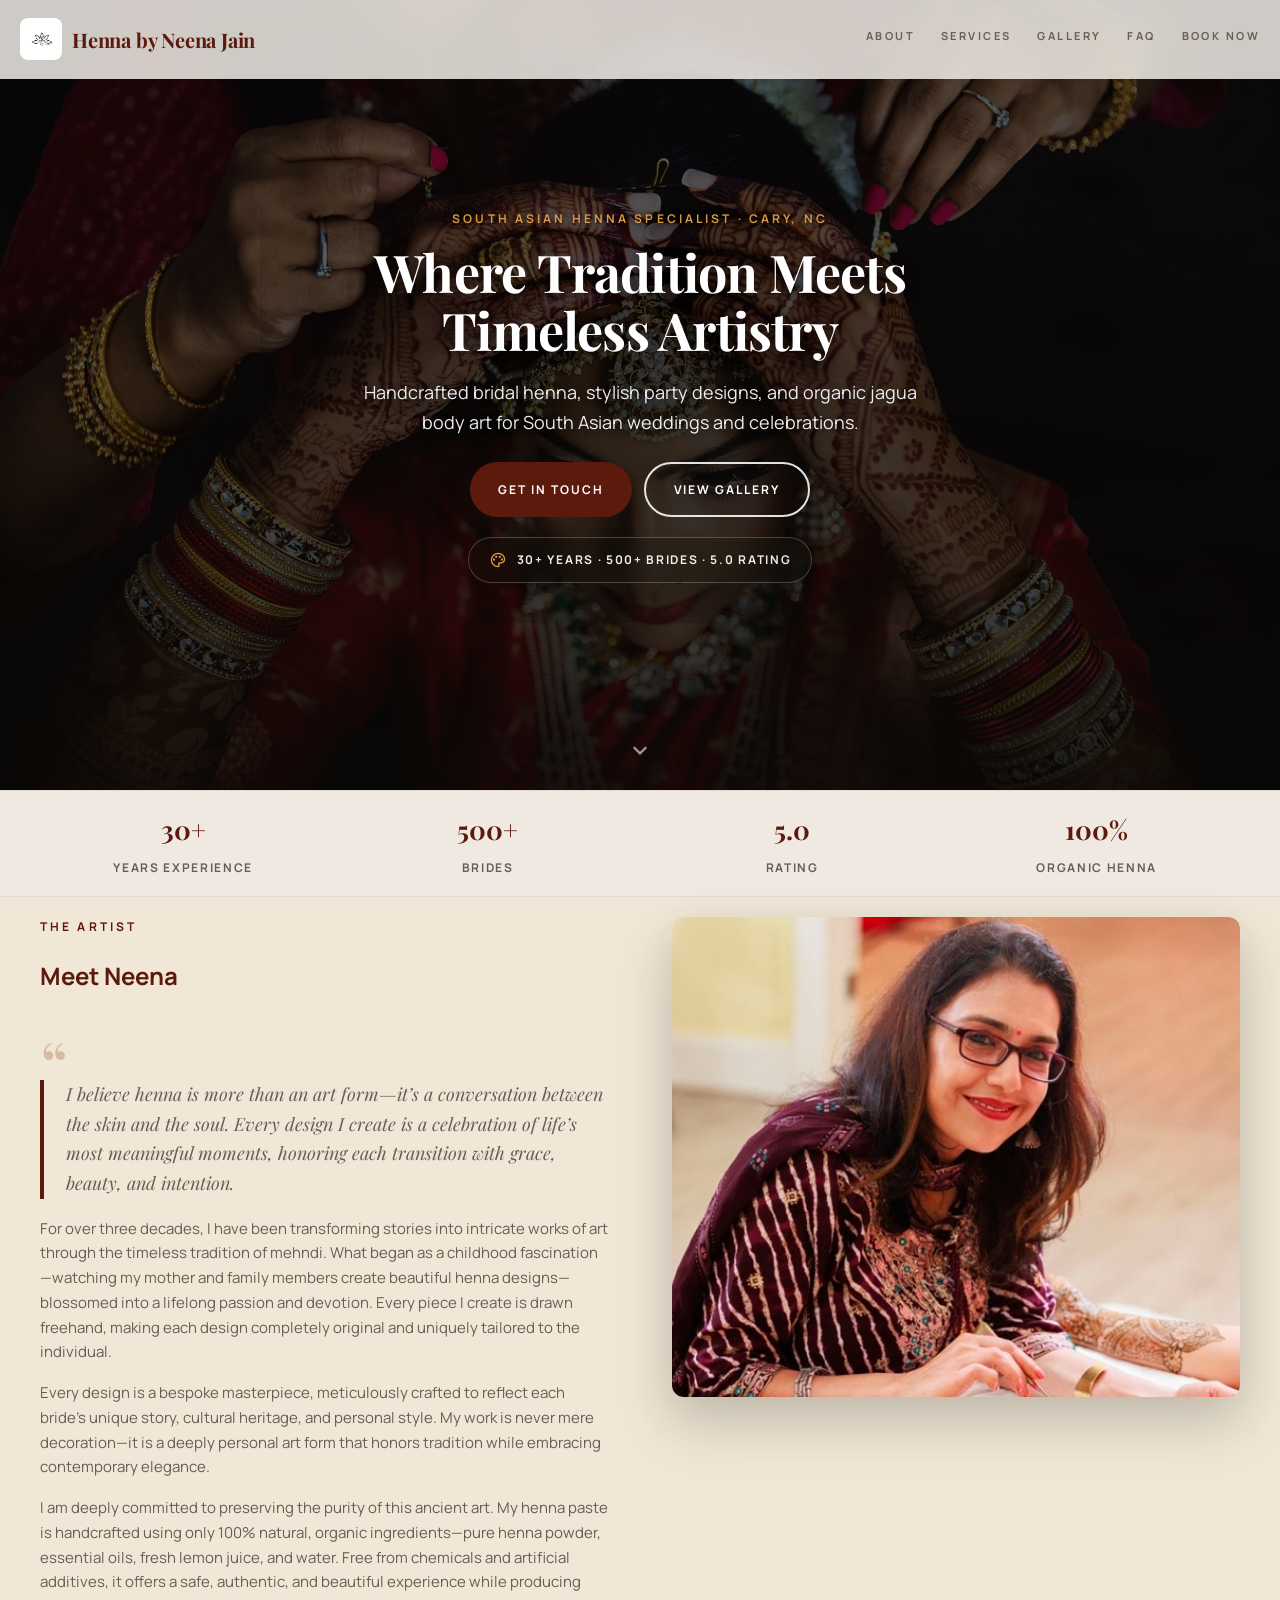
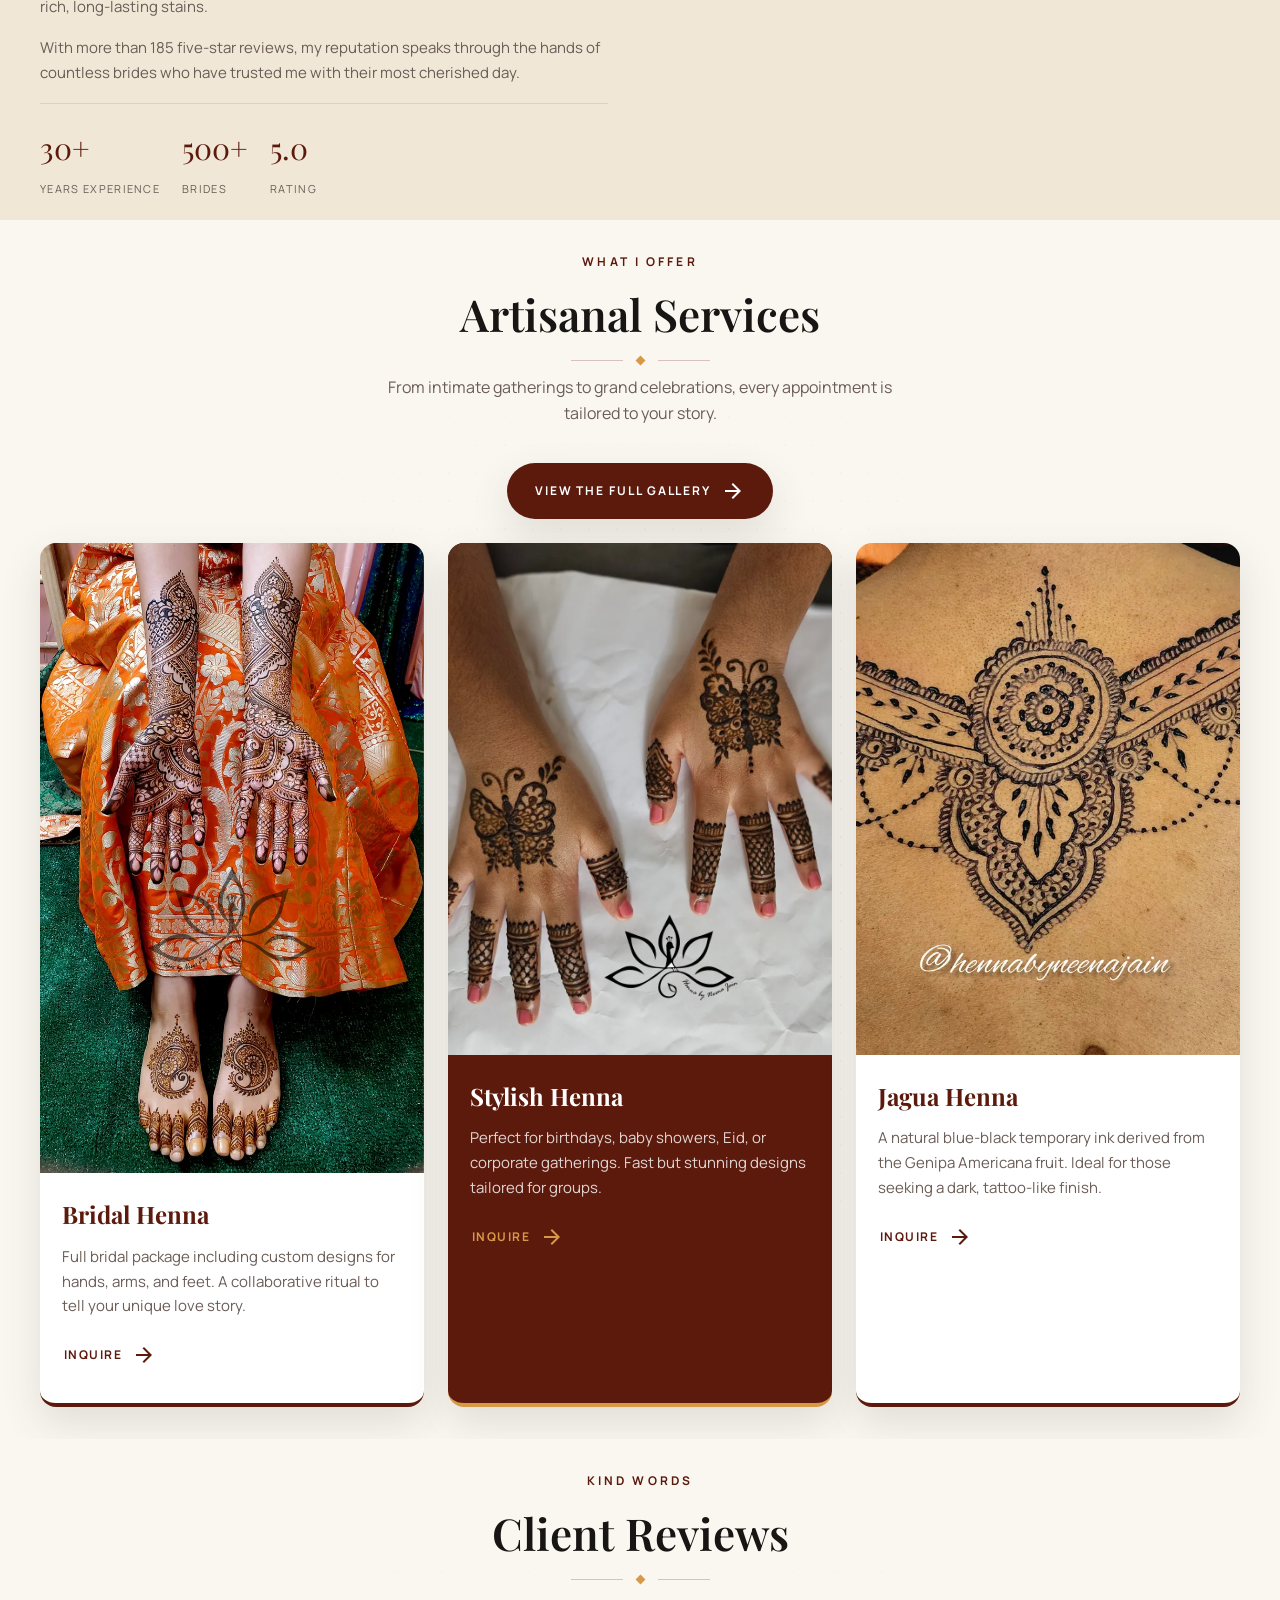
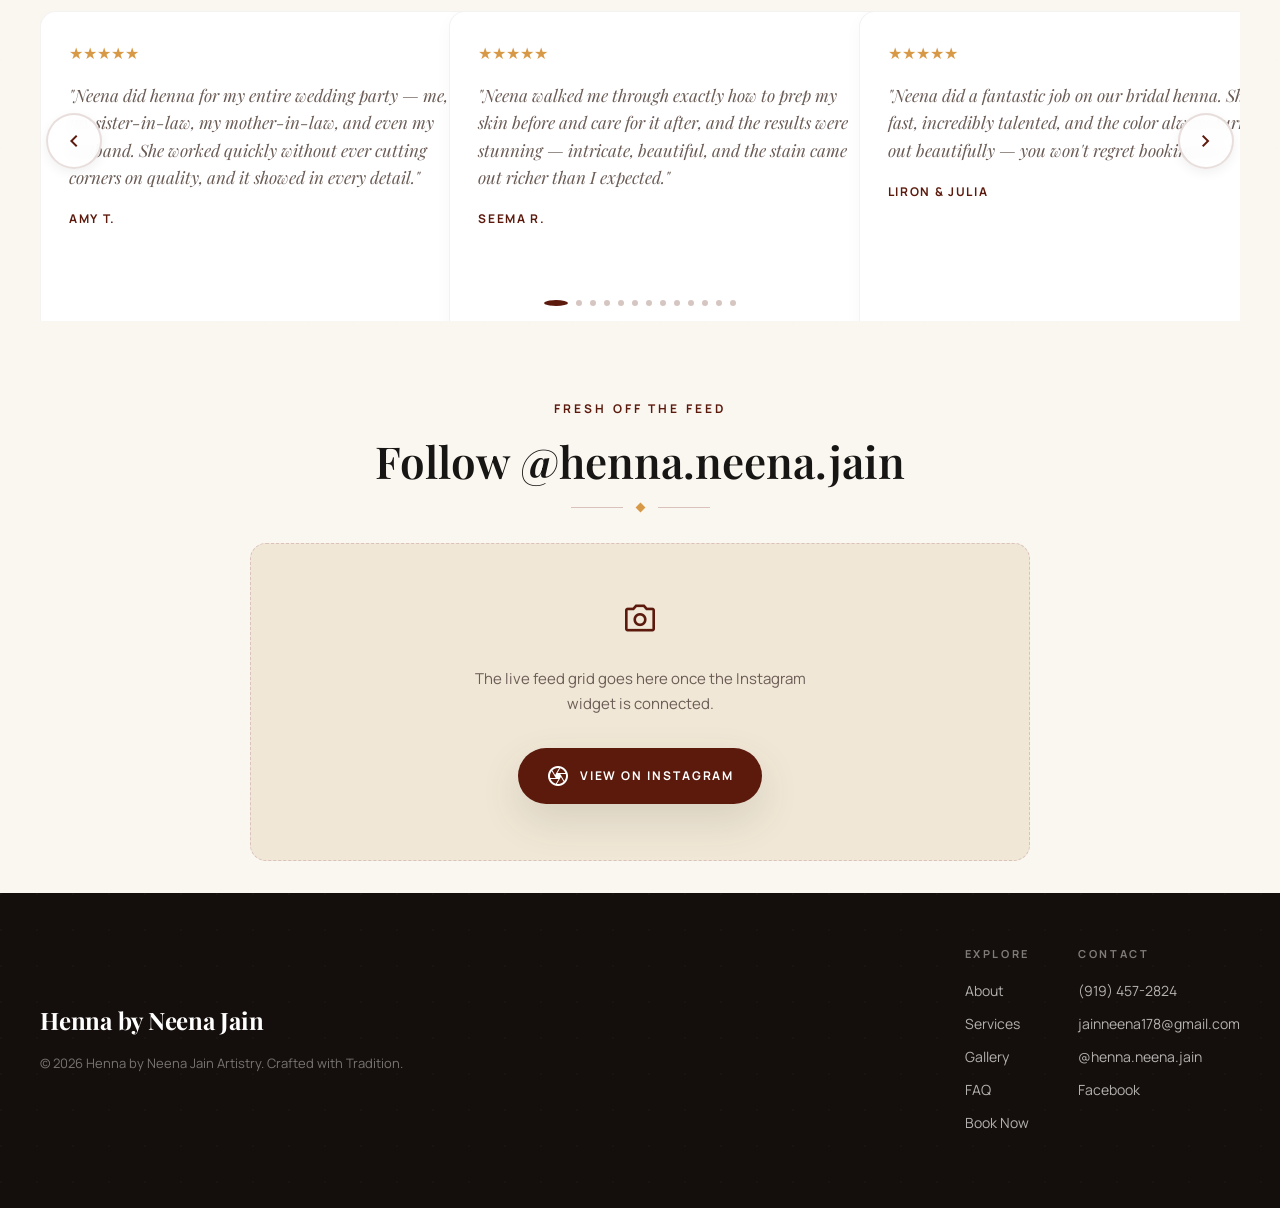
==== index.html @ 98d86ce4 "Split feet into their own carousel Feet Henna is a new section (15 photos) sitting between Bridal an" ====
<!DOCTYPE html>
<html lang="en">
<head>
  <meta charset="utf-8">
  <meta name="viewport" content="width=device-width, initial-scale=1.0">
  <title>Henna by Neena Jain | Bridal Mehndi & Henna Artistry in Cary, NC</title>
  <meta name="description" content="Handcrafted bridal henna, party henna, and organic jagua body art in Cary, NC. Over 30 years of freehand mehndi artistry, 100% natural henna, 185+ five-star reviews.">
  <meta name="theme-color" content="#5c1a0d">
  <link rel="canonical" href="https://kjaintech25.github.io/hennabyneena-website/">
  <!-- Social sharing. BASE URL is the GitHub Pages address; update these to the
       custom domain once it's live (search for the domain in all four pages). -->
  <meta property="og:type" content="website">
  <meta property="og:site_name" content="Henna by Neena Jain">
  <meta property="og:title" content="Henna by Neena Jain | Bridal Mehndi & Henna Artistry in Cary, NC">
  <meta property="og:description" content="Handcrafted bridal henna, party henna, and organic jagua body art in Cary, NC. Over 30 years of freehand mehndi artistry, 100% natural henna, 185+ five-star reviews.">
  <meta property="og:url" content="https://kjaintech25.github.io/hennabyneena-website/">
  <meta property="og:image" content="https://kjaintech25.github.io/hennabyneena-website/og-image.jpg">
  <meta property="og:image:width" content="1200">
  <meta property="og:image:height" content="630">
  <meta property="og:image:alt" content="Intricate bridal mehndi by Henna by Neena Jain">
  <meta property="og:locale" content="en_US">
  <meta name="twitter:card" content="summary_large_image">
  <meta name="twitter:title" content="Henna by Neena Jain | Bridal Mehndi & Henna Artistry in Cary, NC">
  <meta name="twitter:description" content="Handcrafted bridal henna, party henna, and organic jagua body art in Cary, NC. Over 30 years of freehand mehndi artistry, 100% natural henna, 185+ five-star reviews.">
  <meta name="twitter:image" content="https://kjaintech25.github.io/hennabyneena-website/og-image.jpg">
  <link rel="preconnect" href="https://fonts.googleapis.com">
  <link rel="preconnect" href="https://fonts.gstatic.com" crossorigin>
  <link href="https://fonts.googleapis.com/css2?family=Manrope:wght@300;400;600;700&family=Playfair+Display:ital,wght@0,500;0,600;0,700;1,500&display=swap" rel="stylesheet">
  <link href="https://fonts.googleapis.com/css2?family=Material+Symbols+Outlined:wght,FILL@100..700,0..1&display=block" rel="stylesheet">
  <link rel="icon" type="image/png" href="favicon.png">
  <link rel="apple-touch-icon" href="favicon.png">
  <link rel="stylesheet" href="styles.css">
  <link rel="stylesheet" href="vendor/swiper-bundle.min.css">
  <script type="application/ld+json">
{
  "@context": "https://schema.org",
  "@type": "HealthAndBeautyBusiness",
  "@id": "https://kjaintech25.github.io/hennabyneena-website/#business",
  "name": "Henna by Neena Jain",
  "description": "Bridal mehndi, party henna and organic jagua body art in Cary, North Carolina. Over 30 years of freehand henna artistry using 100% natural, hand-mixed henna.",
  "url": "https://kjaintech25.github.io/hennabyneena-website/",
  "image": "https://kjaintech25.github.io/hennabyneena-website/og-image.jpg",
  "logo": "https://kjaintech25.github.io/hennabyneena-website/Real%20Images/logo.webp",
  "telephone": "+1-919-457-2824",
  "email": "jainneena178@gmail.com",
  "priceRange": "$$",
  "address": {
    "@type": "PostalAddress",
    "streetAddress": "825 River Song Place",
    "addressLocality": "Cary",
    "addressRegion": "NC",
    "postalCode": "27519",
    "addressCountry": "US"
  },
  "areaServed": [
    {
      "@type": "Place",
      "name": "Cary, NC"
    },
    {
      "@type": "Place",
      "name": "Raleigh–Durham Triangle, NC"
    }
  ],
  "sameAs": [
    "https://instagram.com/henna.neena.jain",
    "https://www.facebook.com/hennabyneenajain/"
  ],
  "aggregateRating": {
    "@type": "AggregateRating",
    "ratingValue": "5.0",
    "reviewCount": "185",
    "bestRating": "5"
  },
  "makesOffer": [
    {
      "@type": "Offer",
      "itemOffered": {
        "@type": "Service",
        "name": "Bridal Henna"
      }
    },
    {
      "@type": "Offer",
      "itemOffered": {
        "@type": "Service",
        "name": "Party Henna"
      }
    },
    {
      "@type": "Offer",
      "itemOffered": {
        "@type": "Service",
        "name": "Jagua Body Art"
      }
    }
  ]
}
  </script>
</head>
<body>
  <a class="skip-to-content" href="#main">Skip to content</a>
  <!-- Navigation -->
  <nav class="nav" id="mainNav">
    <div class="scroll-progress" id="scrollProgress"></div>
    <a class="nav-logo" href="#top">
      <img src="Real Images/logo.webp" alt="Henna by Neena Jain" class="nav-logo-img">
      <span class="nav-logo-text">Henna by Neena Jain</span>
    </a>
    <div class="nav-links">
      <a href="#about">About</a>
      <a href="#services">Services</a>
      <a href="gallery.html">Gallery</a>
      <a href="faq.html">FAQ</a>
      <a href="book.html">Book Now</a>
    </div>
    <button class="nav-toggle" id="navToggle" aria-label="Open menu" aria-expanded="false" aria-controls="mobileNav">
      <span class="nav-toggle-icon material-symbols-outlined">menu</span>
    </button>
  </nav>
  <div class="mobile-nav-backdrop" id="mobileNavBackdrop"></div>
  <div class="mobile-nav" id="mobileNav" aria-hidden="true">
    <a href="#about">About</a>
    <a href="#services">Services</a>
    <a href="gallery.html">Gallery</a>
    <a href="faq.html">FAQ</a>
    <a href="book.html">Book Now</a>
    <div class="mobile-nav-contact">
      <a class="btn btn-primary" href="tel:+19194572824">
        <span class="material-symbols-outlined">call</span>
        <span>Call Neena</span>
      </a>
    </div>
  </div>

  <!-- Hero -->
  <header class="hero" id="top">
    <div class="hero-bg">
      <img src="Real Images/hero.webp" alt="Henna artist at work" fetchpriority="high" loading="eager">
      <div aria-hidden="true"></div>
    </div>
    <div class="hero-content">
      <span class="eyebrow">South Asian Henna Specialist · Cary, NC</span>
      <h1>Where Tradition Meets <span class="italic">Timeless Artistry</span></h1>
      <p>Handcrafted bridal henna, stylish party designs, and organic jagua body art for South Asian weddings and celebrations.</p>
      <div class="hero-ctas">
        <a class="btn btn-primary" href="book.html">Get in Touch</a>
        <a class="btn btn-ghost" href="gallery.html">View Gallery</a>
      </div>
      <div class="hero-meta">
        <span class="material-symbols-outlined">palette</span>
        <span>30+ Years · 500+ Brides · 5.0 Rating</span>
      </div>
    </div>
    <div class="scroll-indicator" aria-hidden="true">
      <span class="material-symbols-outlined">keyboard_arrow_down</span>
    </div>
  </header>

  <!-- Trust Bar -->
  <section class="trust-bar" aria-label="Trust">
    <div class="container">
      <div class="trust-items">
        <div class="trust-item">
          <span class="trust-num">30+</span>
          <span class="trust-label">Years Experience</span>
        </div>
        <div class="trust-item">
          <span class="trust-num">500+</span>
          <span class="trust-label">Brides</span>
        </div>
        <div class="trust-item">
          <span class="trust-num">5.0</span>
          <span class="trust-label">Rating</span>
        </div>
        <div class="trust-item">
          <span class="trust-num">100%</span>
          <span class="trust-label">Organic Henna</span>
        </div>
      </div>
    </div>
  </section>

  <!-- About / Meet Neena -->
  <section class="about" id="about">
    <div class="container about-inner">
      <div class="about-header">
        <span class="eyebrow">The Artist</span>
        <h2>Meet Neena</h2>
      </div>
      <div class="about-portrait-wrap">
        <div class="about-portrait">
          <img src="Real Images/Artist Photo.JPG" alt="Neena the Henna Artist">
        </div>
      </div>
      <div class="about-body">
        <div class="quote-block">
          <span class="quote-mark" aria-hidden="true">&ldquo;</span>
          <blockquote class="about-quote">I believe henna is more than an art form&mdash;it&rsquo;s a conversation between the skin and the soul. Every design I create is a celebration of life&rsquo;s most meaningful moments, honoring each transition with grace, beauty, and intention.</blockquote>
        </div>
        <p class="about-bio">For over three decades, I have been transforming stories into intricate works of art through the timeless tradition of mehndi. What began as a childhood fascination&mdash;watching my mother and family members create beautiful henna designs&mdash;blossomed into a lifelong passion and devotion. Every piece I create is drawn freehand, making each design completely original and uniquely tailored to the individual.</p>
        <p class="about-bio">Every design is a bespoke masterpiece, meticulously crafted to reflect each bride&rsquo;s unique story, cultural heritage, and personal style. My work is never mere decoration&mdash;it is a deeply personal art form that honors tradition while embracing contemporary elegance.</p>
        <p class="about-bio">I am deeply committed to preserving the purity of this ancient art. My henna paste is handcrafted using only 100% natural, organic ingredients&mdash;pure henna powder, essential oils, fresh lemon juice, and water. Free from chemicals and artificial additives, it offers a safe, authentic, and beautiful experience while producing rich, long-lasting stains.</p>
        <p class="about-bio">With more than 185 five-star reviews, my reputation speaks through the hands of countless brides who have trusted me with their most cherished day.</p>
        <div class="about-stats">
          <div>
            <span class="stat-num">30+</span>
            <span class="stat-label">Years Experience</span>
          </div>
          <div>
            <span class="stat-num">500+</span>
            <span class="stat-label">Brides</span>
          </div>
          <div>
            <span class="stat-num">5.0</span>
            <span class="stat-label">Rating</span>
          </div>
        </div>
      </div>
    </div>
  </section>

  <!-- Services -->
  <section class="services" id="services">
    <div class="container">
      <div class="services-header">
        <span class="eyebrow">What I Offer</span>
        <h2 class="section-title">Artisanal Services</h2>
        <div class="ornament" aria-hidden="true"><span class="ornament-dot"></span></div>
        <p class="services-lead">From intimate gatherings to grand celebrations, every appointment is tailored to your story.</p>
      </div>
      <div class="services-cta">
        <a class="btn btn-primary" href="gallery.html">
          <span>View the Full Gallery</span>
          <span class="material-symbols-outlined">arrow_forward</span>
        </a>
      </div>
      <div class="service-cards">
        <article class="service-card">
          <div class="service-card-media">
            <img src="Real Images/Gallery/bridal/bridal-02.webp" alt="Full-coverage bridal mehndi on both hands" loading="lazy">
          </div>
          <div class="service-card-body">
            <h3>Bridal Henna</h3>
            <p>Full bridal package including custom designs for hands, arms, and feet. A collaborative ritual to tell your unique love story.</p>
            <a class="service-card-link" href="book.html">
              <span>Inquire</span>
              <span class="material-symbols-outlined">arrow_forward</span>
            </a>
          </div>
        </article>
        <article class="service-card inverted">
          <div class="service-card-media">
            <img src="Real Images/Gallery/party/party-07.webp" alt="Party henna designs on two hands" loading="lazy">
          </div>
          <div class="service-card-body">
            <h3>Stylish Henna</h3>
            <p>Perfect for birthdays, baby showers, Eid, or corporate gatherings. Fast but stunning designs tailored for groups.</p>
            <a class="service-card-link" href="book.html">
              <span>Inquire</span>
              <span class="material-symbols-outlined">arrow_forward</span>
            </a>
          </div>
        </article>
        <article class="service-card">
          <div class="service-card-media">
            <img src="Real Images/Gallery/jagua/jagua-10.webp" alt="Large ornamental jagua body art design" loading="lazy">
          </div>
          <div class="service-card-body">
            <h3>Jagua Henna</h3>
            <p>A natural blue-black temporary ink derived from the Genipa Americana fruit. Ideal for those seeking a dark, tattoo-like finish.</p>
            <a class="service-card-link" href="book.html">
              <span>Inquire</span>
              <span class="material-symbols-outlined">arrow_forward</span>
            </a>
          </div>
        </article>
      </div>
    </div>
  </section>

  <!-- Reviews -->
  <section class="reviews" id="reviews">
    <div class="container">
      <div class="reviews-header">
        <span class="eyebrow">Kind Words</span>
        <h2 class="section-title">Client Reviews</h2>
        <div class="ornament" aria-hidden="true"><span class="ornament-dot"></span></div>
      </div>
      <div class="reviews-carousel">
        <div class="swiper reviews-swiper">
          <div class="swiper-wrapper" id="reviewsWrapper">
            <!-- Populated by script.js -->
          </div>
          <div class="reviews-arrow reviews-prev"><span class="material-symbols-outlined">chevron_left</span></div>
          <div class="reviews-arrow reviews-next"><span class="material-symbols-outlined">chevron_right</span></div>
          <div class="swiper-pagination"></div>
        </div>
        <div class="reviews-dots-row" id="reviewsDots"></div>
      </div>
    </div>
  </section>

  <!-- Instagram Feed -->
  <section class="instagram" id="instagram">
    <div class="container">
      <div class="instagram-header">
        <span class="eyebrow">Fresh Off the Feed</span>
        <h2 class="section-title">Follow @henna.neena.jain</h2>
        <div class="ornament" aria-hidden="true"><span class="ornament-dot"></span></div>
      </div>

      <!--
        INSTAGRAM FEED EMBED
        Basic Display API was shut down by Meta in Dec 2024, so live posts here
        come from a third-party embed widget instead (e.g. snapwidget.com,
        elfsight.com, or behold.so):
          1. Create a free account on the chosen widget site and connect the
             @henna.neena.jain Instagram account.
          2. Copy the embed snippet (usually a single <iframe> or <script> tag).
          3. Paste it inside #instagramFeedEmbed below, replacing the fallback
             card in .instagram-fallback.
      -->
      <div class="instagram-embed" id="instagramFeedEmbed">
        <div class="instagram-fallback">
          <span class="material-symbols-outlined instagram-fallback-icon">photo_camera</span>
          <p>The live feed grid goes here once the Instagram widget is connected.</p>
          <a class="btn btn-primary" href="https://instagram.com/henna.neena.jain" target="_blank" rel="noopener noreferrer">
            <span class="material-symbols-outlined">camera</span>
            View on Instagram
          </a>
        </div>
      </div>
    </div>
  </section>

  <!-- Footer -->
  <footer class="footer">
    <div class="container footer-inner">
      <div>
        <div class="footer-logo">Henna by Neena Jain</div>
        <p class="footer-brand-copyright">© <span id="year"></span> Henna by Neena Jain Artistry. Crafted with Tradition.</p>
      </div>
      <div class="footer-cols">
        <div class="footer-col">
          <h5>Explore</h5>
          <a href="#about">About</a>
          <a href="#services">Services</a>
          <a href="gallery.html">Gallery</a>
          <a href="faq.html">FAQ</a>
          <a href="book.html">Book Now</a>
        </div>
        <div class="footer-col">
          <h5>Contact</h5>
          <a href="tel:+19194572824">(919) 457-2824</a>
          <a href="mailto:jainneena178@gmail.com">jainneena178@gmail.com</a>
          <a href="https://instagram.com/henna.neena.jain" target="_blank" rel="noopener noreferrer">@henna.neena.jain</a>
          <a href="https://www.facebook.com/hennabyneenajain/" target="_blank" rel="noopener noreferrer">Facebook</a>
        </div>
      </div>
    </div>
  </footer>

  <!-- Mobile Quick Bar -->
  <div class="mobile-quick-bar" aria-label="Quick contact">
    <a class="call-btn" href="tel:+19194572824">
      <span class="material-symbols-outlined">call</span>
      <span>Call</span>
    </a>
    <a class="whatsapp-btn" href="https://wa.me/19194572824" target="_blank" rel="noopener noreferrer">
      <span class="material-symbols-outlined">chat</span>
      <span>WhatsApp</span>
    </a>
  </div>

  <!-- Back to top button -->
  <a href="#top" class="back-to-top" id="backToTop" aria-label="Back to top">
    <span class="material-symbols-outlined">arrow_upward</span>
  </a>

  <script src="vendor/swiper-bundle.min.js"></script>
  <script src="script.js"></script>
</body>
</html>
---- styles.css ----
/* ==========================================================================
   Henna by Neena — Static Site Core
   ========================================================================== */

:root {
  --color-background: #faf7f1;
  --color-surface: #faf7f1;
  --color-on-surface: #181614;
  --color-on-surface-variant: #6b5c56;
  --color-outline-variant: #dbc1bc;

  --color-primary: #5c1a0d;
  --color-on-primary: #ffffff;
  --color-burnt-sienna: #9E4624;
  --color-amber-glow: #d89947;
  --color-champagne-silk: #f0e7d6;
  --color-deep-maroon: #3a0f0a;

  --font-display: 'Playfair Display', serif;
  --font-body: 'Manrope', sans-serif;

  --radius-sm: 0.25rem;
  --radius-md: 0.5rem;
  --radius-xl: 0.75rem;
  --radius-2xl: 1rem;
  --radius-full: 9999px;

  --container-max: 1200px;
  --gutter: 20px;
  --section-padding-mobile: 20px;
  --section-padding-desktop: 32px;

  --shadow-soft: 0 16px 40px rgba(74, 69, 59, 0.14);
  --shadow-lg: 0 28px 64px rgba(74, 69, 59, 0.18);
}

html { scroll-behavior: smooth; overflow-x: clip; width: 100%; }

body {
  margin: 0;
  background: var(--color-background);
  color: var(--color-on-surface);
  font-family: var(--font-body);
  font-size: 16px;
  line-height: 1.65;
  overflow-x: clip;
  width: 100%;
  animation: pageIn 0.75s ease both;
}

/* Smooth scroll behavior with reduced motion respect */
@media (prefers-reduced-motion: reduce) {
  html { scroll-behavior: auto; }
  body { animation: none; }
  .reveal { transition: none; opacity: 1; transform: none; }
  .swiper { transition: none; }
  a, button, .service-card, .contact-pill, .contact-location, .review-card { transition: none !important; }
  .faq-answer, .faq-icon, .faq-item { transition: none !important; }
  .faq-group-panel, .faq-group-icon { transition: none !important; }
  .portfolio-swiper .swiper-slide img { transition: none !important; }
  .service-cards .service-card { transition-delay: 0s !important; }
}

/* Better tap highlight on mobile */
a, button { -webkit-tap-highlight-color: rgba(216,153,71,0.3); }

/* Focus styles for accessibility */
a:focus-visible, button:focus-visible {
  outline: 2px solid var(--color-amber-glow);
  outline-offset: 3px;
  border-radius: 4px;
}

::selection { background: rgba(216, 153, 71, 0.35); color: var(--color-primary); }

@keyframes pageIn {
  from { opacity: 0; }
  to { opacity: 1; }
}

img { max-width: 100%; height: auto; display: block; }
a { color: inherit; text-decoration: none; }
ul { list-style: none; margin: 0; padding: 0; }
button { font-family: inherit; cursor: pointer; background: none; border: none; color: inherit; }

/* ==========================================================================
   Film Grain — REMOVED (unused class, dead code)
   ========================================================================== */

::selection { background: rgba(216, 153, 71, 0.35); color: var(--color-primary); }

/* ==========================================================================
   Helpers
   ========================================================================== */

.container {
  max-width: var(--container-max);
  margin: 0 auto;
  padding-left: var(--gutter);
  padding-right: var(--gutter);
}

.eyebrow {
  display: block;
  font-family: var(--font-body);
  font-size: 12px;
  font-weight: 700;
  letter-spacing: 0.26em;
  text-transform: uppercase;
  color: var(--color-primary);
  margin-bottom: 14px;
}

.section-title {
  font-family: var(--font-display);
  font-size: 32px;
  font-weight: 600;
  line-height: 1.25;
  margin: 0;
}

@media (min-width: 768px) {
  .section-title { font-size: 44px; }
}

.ornament {
  display: flex;
  align-items: center;
  justify-content: center;
  gap: 14px;
  margin-top: 16px;
}

.ornament::before,
.ornament::after {
  content: '';
  width: 52px;
  height: 1px;
  background: var(--color-outline-variant);
}

.ornament-dot {
  width: 7px; height: 7px;
  flex-shrink: 0;
  background: var(--color-amber-glow);
  transform: rotate(45deg);
}

.btn {
  display: inline-flex;
  align-items: center;
  justify-content: center;
  gap: 10px;
  padding: 16px 28px;
  border-radius: var(--radius-full);
  font-weight: 700;
  font-size: 12px;
  text-transform: uppercase;
  letter-spacing: 0.16em;
  transition: transform 0.25s ease, box-shadow 0.25s ease, background-color 0.25s ease, color 0.25s ease;
  white-space: nowrap;
}

.btn:hover { transform: translateY(-2px); }

.btn-primary {
  background: var(--color-primary);
  color: var(--color-on-primary);
  box-shadow: var(--shadow-soft);
}

.btn-primary:hover {
  background: var(--color-burnt-sienna);
  box-shadow: var(--shadow-lg);
}

.btn-ghost {
  background: transparent;
  border: 2px solid rgba(255,255,255,0.88);
  color: #fff;
}

.btn-ghost:hover { background: rgba(255,255,255,0.12); }

/* ==========================================================================
   Reveal
   ========================================================================== */

.reveal {
  opacity: 0;
  transform: translateY(18px);
  transition: opacity 0.75s ease, transform 0.75s ease;
}

.reveal.is-visible {
  opacity: 1;
  transform: translateY(0);
}

/* Cards in a row ease in one after another rather than all at once */
.service-cards .service-card:nth-child(2) { transition-delay: 0.1s; }
.service-cards .service-card:nth-child(3) { transition-delay: 0.2s; }

/* ==========================================================================
   Nav
   ========================================================================== */

.nav {
  position: fixed;
  top: 0; left: 0; right: 0;
  z-index: 50;
  display: flex;
  align-items: center;
  justify-content: space-between;
  padding: 18px var(--gutter);
  background: rgba(250, 247, 241, 0.82);
  backdrop-filter: blur(14px) saturate(1.3);
  border-bottom: 1px solid transparent;
  transition: box-shadow 0.35s ease, border-color 0.35s ease, padding 0.35s ease;
}

.nav.is-scrolled {
  box-shadow: 0 10px 30px rgba(20,18,14,0.08);
  border-bottom-color: rgba(92, 39, 34, 0.08);
}

.nav-logo {
  display: inline-flex;
  align-items: center;
  gap: 10px;
  font-family: var(--font-display);
  font-size: 20px;
  font-weight: 700;
  color: var(--color-primary);
  letter-spacing: -0.01em;
}

.nav-logo-img {
  height: 38px;
  width: auto;
  border-radius: var(--radius-md);
  background: #fff;
  padding: 2px;
}

.nav-links { display: none; gap: 26px; }

.nav-links a {
  font-size: 11px;
  font-weight: 700;
  letter-spacing: 0.22em;
  text-transform: uppercase;
  color: var(--color-on-surface-variant);
  position: relative;
  padding-bottom: 6px;
}

.nav-links a::after {
  content: '';
  position: absolute;
  left: 0; bottom: 0;
  width: 0; height: 2px;
  background: var(--color-amber-glow);
  transition: width 0.25s ease;
}

.nav-links a:hover { color: var(--color-primary); }
.nav-links a:hover::after { width: 100%; }

.nav-logo-img { transition: transform 0.35s ease; }
.nav-logo:hover .nav-logo-img { transform: rotate(-4deg) scale(1.05); }

@media (min-width: 768px) {
  .nav-links { display: flex; }
}

/* ==========================================================================
   Mobile Nav — hamburger toggle + slide-in drawer
   ========================================================================== */

.nav-toggle {
  display: inline-flex;
  align-items: center;
  justify-content: center;
  width: 42px;
  height: 42px;
  border-radius: var(--radius-full);
  color: var(--color-primary);
  flex-shrink: 0;
  transition: background 0.25s ease, transform 0.2s ease;
}

.nav-toggle:hover { background: rgba(92,26,13,0.06); }
.nav-toggle:active { transform: scale(0.92); }

.nav-toggle-icon {
  font-size: 26px;
  transition: transform 0.35s cubic-bezier(0.16, 1, 0.3, 1);
}

.nav-toggle.is-open .nav-toggle-icon { transform: rotate(90deg); }

@media (min-width: 768px) {
  .nav-toggle { display: none; }
}

.mobile-nav-backdrop {
  position: fixed;
  inset: 0;
  z-index: 55;
  background: rgba(20,15,12,0.4);
  backdrop-filter: blur(3px);
  opacity: 0;
  pointer-events: none;
  transition: opacity 0.35s ease;
}

.mobile-nav-backdrop.is-open { opacity: 1; pointer-events: auto; }

.mobile-nav {
  position: fixed;
  top: 0; right: 0; bottom: 0;
  z-index: 56;
  width: min(320px, 84vw);
  background: var(--color-background);
  display: flex;
  flex-direction: column;
  padding: 108px 30px 32px;
  transform: translateX(100%);
  transition: transform 0.45s cubic-bezier(0.16, 1, 0.3, 1);
  box-shadow: -24px 0 60px rgba(20,15,12,0.2);
}

.mobile-nav.is-open { transform: translateX(0); }

.mobile-nav a {
  font-family: var(--font-display);
  font-size: 22px;
  font-weight: 600;
  color: var(--color-primary);
  padding: 15px 0;
  border-bottom: 1px solid rgba(92,26,13,0.08);
  transition: transform 0.25s ease, color 0.25s ease;
}

.mobile-nav a:hover { color: var(--color-burnt-sienna); transform: translateX(4px); }

.mobile-nav-contact { margin-top: 28px; }
.mobile-nav-contact .btn { width: 100%; }

@media (min-width: 768px) {
  .mobile-nav, .mobile-nav-backdrop { display: none; }
}

@media (prefers-reduced-motion: reduce) {
  .mobile-nav { transition: none; }
  .mobile-nav-backdrop { transition: none; }
  .nav-toggle-icon { transition: none; }
  .nav-logo-img { transition: none; }
}

/* ==========================================================================
   Hero — refined overlay & meta pill
   ========================================================================== */

.hero {
  position: relative;
  min-height: 72vh;
  display: flex;
  align-items: flex-end;
  justify-content: center;
  text-align: center;
  overflow: hidden;
  padding: 0 var(--gutter) 36px;
  isolation: isolate;
}

.hero-bg {
  position: absolute;
  inset: 0;
  z-index: 0;
}

.hero-bg img {
  width: 100%;
  height: 100%;
  object-fit: cover;
  position: absolute;
  inset: 0;
  will-change: transform;
}

.hero-bg > div {
  position: absolute;
  inset: 0;
  background:
    linear-gradient(to top, rgba(10,8,6,0.85) 0%, rgba(10,8,6,0.5) 35%, rgba(10,8,6,0.3) 65%, rgba(10,8,6,0.4) 100%),
    radial-gradient(ellipse at center, rgba(10,8,6,0.35) 0%, rgba(10,8,6,0.55) 100%);
  z-index: 1;
  pointer-events: none;
}

/* Additional scrim behind hero text for readability */
.hero-content::before {
  content: '';
  position: absolute;
  inset: -40px -60px;
  background: radial-gradient(ellipse at center, rgba(10,8,6,0.55) 0%, rgba(10,8,6,0.25) 60%, transparent 100%);
  border-radius: 40px;
  z-index: -1;
  pointer-events: none;
}

.hero-content {
  position: relative;
  z-index: 2;
  color: #fff;
  max-width: 640px;
  margin: 0 auto;
}

.hero .eyebrow {
  color: var(--color-amber-glow);
  text-shadow: 0 2px 10px rgba(0,0,0,0.55), 0 1px 3px rgba(0,0,0,0.6);
}

.hero h1 {
  font-family: var(--font-display);
  font-size: 36px;
  font-weight: 700;
  line-height: 1.12;
  margin: 0 0 18px;
  letter-spacing: -0.015em;
  text-shadow: 0 2px 12px rgba(0,0,0,0.4), 0 4px 24px rgba(0,0,0,0.3);
}

.hero p {
  font-size: 15px;
  font-weight: 400;
  line-height: 1.68;
  color: rgba(255,255,255,0.92);
  margin: 0 0 24px;
  text-shadow: 0 1px 8px rgba(0,0,0,0.4);
}

.hero-ctas {
  display: flex;
  gap: 12px;
  justify-content: center;
  flex-wrap: wrap;
}

.hero-meta {
  margin: 20px auto 0;
  color: rgba(255,255,255,0.92);
  font-size: 12px;
  font-weight: 700;
  letter-spacing: 0.14em;
  text-transform: uppercase;
  border: 1px solid rgba(255,255,255,0.22);
  padding: 12px 20px;
  border-radius: var(--radius-full);
  backdrop-filter: blur(12px);
  background: rgba(20,18,14,0.28);
  width: fit-content;
  display: inline-flex;
  align-items: center;
  gap: 10px;
  box-shadow: 0 4px 16px rgba(0,0,0,0.12);
}

.hero-meta .material-symbols-outlined { font-size: 18px; color: var(--color-amber-glow); }

@media (min-width: 768px) {
  .hero {
    align-items: center;
    justify-content: center;
    text-align: center;
    padding: 72px var(--gutter) 70px;
  }
  .hero h1 { font-size: 52px; }
  .hero p { font-size: 18px; max-width: 580px; margin-left: auto; margin-right: auto; }
}

/* ==========================================================================
   Trust Bar
   ========================================================================== */

.trust-bar {
  padding: 18px var(--gutter);
  background: rgba(92, 26, 13, 0.06);
  border-top: 1px solid rgba(92,39,34,0.08);
  border-bottom: 1px solid rgba(92,39,34,0.08);
}

.trust-items { display: grid; grid-template-columns: repeat(2, 1fr); gap: 14px; }

.trust-item {
  display: flex;
  flex-direction: column;
  align-items: center;
  text-align: center;
  gap: 6px;
}

.trust-num {
  font-family: var(--font-display);
  font-size: 22px;
  font-weight: 700;
  color: var(--color-primary);
}

.trust-label {
  font-size: 11px;
  font-weight: 700;
  letter-spacing: 0.14em;
  text-transform: uppercase;
  color: var(--color-on-surface-variant);
}

@media (min-width: 768px) {
  .trust-items { grid-template-columns: repeat(4, 1fr); gap: 18px; }
  .trust-num { font-size: 26px; }
  .trust-label { font-size: 12px; }
}

/* ==========================================================================
   About
   ========================================================================== */

.about { padding: var(--section-padding-mobile) var(--gutter); background: var(--color-champagne-silk); }

.about-inner {
  max-width: 460px;
  margin: 0 auto;
  text-align: center;
  display: flex;
  flex-direction: column;
  gap: 22px;
}

.about h2 { color: var(--color-primary); }

.quote-block { position: relative; margin-top: 14px; }

.quote-mark {
  display: block;
  font-family: var(--font-display);
  font-size: 56px;
  line-height: 1;
  color: var(--color-burnt-sienna);
  opacity: 0.28;
  margin-bottom: -10px;
  user-select: none;
}

.about-quote {
  font-family: var(--font-display);
  font-style: italic;
  color: var(--color-on-surface-variant);
  margin: 8px 0 18px;
  font-size: 17px;
}

.about-bio {
  color: var(--color-on-surface-variant);
  margin: 0 0 16px;
  font-size: 15px;
}

.about-stats {
  display: flex;
  justify-content: center;
  gap: 22px;
  padding: 18px 16px;
  background: rgba(255,255,255,0.6);
  border: 1px solid rgba(92,26,13,0.12);
  border-radius: var(--radius-xl);
}

.about-stats .stat-num {
  font-family: var(--font-display);
  font-size: 24px;
  color: var(--color-primary);
  display: block;
}

.about-stats .stat-label {
  font-size: 11px;
  text-transform: uppercase;
  letter-spacing: 0.12em;
  color: var(--color-on-surface-variant);
}

.about-portrait-wrap { display: flex; justify-content: center; }

.about-portrait {
  position: relative;
  width: 220px; height: 220px;
  border-radius: var(--radius-full);
  padding: 10px;
  background: rgba(255,255,255,0.55);
  box-shadow: var(--shadow-soft);
}

.about-portrait::before {
  content: '';
  position: absolute;
  inset: 0;
  border: 2px solid rgba(92,26,13,0.14);
  border-radius: var(--radius-full);
  transform: translate(10px, 10px);
}

.about-portrait img {
  width: 100%; height: 100%;
  object-fit: cover;
  border-radius: var(--radius-full);
  box-shadow: var(--shadow-soft);
}

@media (min-width: 768px) {
  .about-inner {
    max-width: var(--container-max);
    display: grid;
    grid-template-columns: 1fr 1fr;
    grid-template-areas:
      "header portrait"
      "body portrait";
    column-gap: 64px;
    row-gap: 0;
    text-align: left;
  }
  .about-header { grid-area: header; }
  .about-portrait-wrap {
    grid-area: portrait;
    justify-content: flex-start;
    align-items: flex-start;
    align-self: start;
    position: sticky;
    top: 100px;
  }
  .about-body { grid-area: body; }
  .about-portrait {
    width: 100%;
    height: 480px;
    padding: 0;
    background: transparent;
    border-radius: var(--radius-xl);
    box-shadow: var(--shadow-lg);
  }
  .about-portrait::before { display: none; }
  .about-portrait img { border-radius: var(--radius-xl); }
  .quote-mark { font-size: 68px; margin-bottom: -18px; }
  .about-quote {
    font-style: italic;
    font-size: 18px;
    border-left: 4px solid var(--color-primary);
    padding-left: 22px;
    margin: 0 0 18px;
  }
  .about-stats {
    justify-content: flex-start;
    background: transparent;
    border: none;
    border-top: 1px solid rgba(92,26,13,0.1);
    border-radius: 0;
    padding: 20px 0 0;
    margin-top: 18px;
  }
  .about-stats .stat-num { font-size: 30px; }
}

/* ==========================================================================
   Services
   ========================================================================== */

.services {
  padding: var(--section-padding-mobile) 0;
  position: relative;
  overflow: hidden;
}

.services::before {
  content: '';
  position: absolute;
  inset: 0;
  background-image: radial-gradient(circle at 1px 1px, rgba(92, 26, 13, 0.06) 1px, transparent 0);
  background-size: 28px 28px;
  pointer-events: none;
  mask-image: radial-gradient(ellipse at center, black, transparent 70%);
  -webkit-mask-image: radial-gradient(ellipse at center, black, transparent 70%);
}

.services .container { position: relative; z-index: 1; }

.services-header {
  text-align: center;
  margin-bottom: 36px;
}

.services-lead {
  color: var(--color-on-surface-variant);
  max-width: 560px;
  margin: 10px auto 0;
  font-size: 16px;
}

.service-cards { display: flex; flex-direction: column; gap: 22px; }

.services-cta { display: flex; justify-content: center; margin: 0 0 24px; }

.service-card {
  background: #fff;
  border-radius: var(--radius-xl);
  border-bottom: 4px solid var(--color-primary);
  box-shadow: var(--shadow-soft);
  overflow: clip;
  transition: transform 0.35s ease, box-shadow 0.35s ease;
}

.service-card.inverted {
  background: var(--color-primary);
  border-bottom-color: var(--color-amber-glow);
  color: #fff;
}

.service-card-media {
  aspect-ratio: 4 / 3;
  overflow: clip;
  position: relative;
  background:
    linear-gradient(135deg, rgba(92,26,13,0.08), rgba(216,153,71,0.12)),
    radial-gradient(circle at 1px 1px, rgba(92, 26, 13, 0.07) 1px, transparent 0);
  background-size: 100% 100%, 24px 24px;
}

.service-card-media img {
  position: relative;
  z-index: 1;
  width: 100%; height: 100%;
  object-fit: cover;
  transition: transform 0.8s ease;
}

.service-card:hover .service-card-media img { transform: scale(1.06); }

.service-card-body { padding: 22px 22px 26px; }

.service-card-body h3 {
  font-family: var(--font-display);
  font-size: 24px;
  margin: 0 0 10px;
  color: var(--color-primary);
}

.service-card.inverted .service-card-body h3 { color: #fff; }

.service-card-body p {
  color: var(--color-on-surface-variant);
  margin: 0 0 14px;
  font-size: 15px;
}

.service-card.inverted .service-card-body p { color: rgba(255,255,255,0.82); }

.service-card-link {
  font-weight: 700;
  font-size: 12px;
  text-transform: uppercase;
  letter-spacing: 0.12em;
  color: var(--color-primary);
  display: inline-flex;
  align-items: center;
  gap: 10px;
  padding: 10px 2px;
}

.service-card-link .material-symbols-outlined { transition: transform 0.25s ease; }
.service-card-link:hover .material-symbols-outlined { transform: translateX(4px); }

.service-card.inverted .service-card-link { color: var(--color-amber-glow); }

@media (min-width: 768px) {
  .services { padding: var(--section-padding-desktop) 0; }
  .service-cards { flex-direction: row; gap: 24px; }
  .service-card {
    flex: 1;
    display: flex;
    flex-direction: column;
    border-radius: var(--radius-2xl);
  }
  .service-card:hover { transform: translateY(-10px); box-shadow: var(--shadow-lg); }
  .service-card-media { aspect-ratio: 3 / 4; }
}

/* ==========================================================================
   Portfolio — elevated carousel chrome
   ========================================================================== */

.portfolio {
  background: var(--color-primary);
  padding: 110px 0 var(--section-padding-mobile);
  overflow: hidden;
  color: #fff;
  position: relative;
}

.portfolio::before {
  content: '';
  position: absolute;
  inset: 0;
  background-image: radial-gradient(circle at 1px 1px, rgba(255,255,255,0.03) 1px, transparent 0);
  background-size: 40px 40px;
  pointer-events: none;
  mask-image: radial-gradient(ellipse at center, black, transparent 80%);
  -webkit-mask-image: radial-gradient(ellipse at center, black, transparent 80%);
}

.portfolio .container { position: relative; z-index: 1; }

.portfolio-header {
  display: flex;
  justify-content: space-between;
  align-items: flex-end;
  gap: 16px;
  margin-bottom: 18px;
  padding: 0 var(--gutter);
}

.portfolio-header .eyebrow { color: var(--color-amber-glow); }
.portfolio-header .section-title { color: #fff; }

.portfolio-nav {
  display: flex;
  gap: 12px;
  flex-shrink: 0;
}

.portfolio-nav button {
  width: 52px; height: 52px;
  border-radius: var(--radius-full);
  border: 2px solid rgba(255,255,255,0.65);
  color: #fff;
  display: inline-flex;
  align-items: center;
  justify-content: center;
  transition: all 0.3s ease;
  backdrop-filter: blur(6px);
  background: rgba(255,255,255,0.04);
}

.portfolio-nav button:hover {
  background: rgba(255,255,255,0.18);
  border-color: rgba(255,255,255,0.9);
  transform: translateY(-2px);
}

.portfolio-nav button.next {
  background: var(--color-amber-glow);
  border-color: var(--color-amber-glow);
  color: var(--color-primary);
}

.portfolio-nav button.next:hover {
  background: #e6b35a;
  border-color: #e6b35a;
  transform: translateY(-2px);
  box-shadow: 0 8px 24px rgba(216,153,71,0.3);
}

.carousel-track {
  display: flex;
  gap: 18px;
  overflow-x: auto;
  scroll-snap-type: x proximity;
  padding: 6px var(--gutter) 18px;
  scrollbar-width: none;
  scroll-behavior: smooth;
}

.carousel-track::-webkit-scrollbar { display: none; }

.carousel-item {
  flex: none;
  width: 80vw;
  scroll-snap-align: center;
}

.carousel-item img {
  width: 100%;
  height: 360px;
  object-fit: cover;
  border-radius: var(--radius-2xl);
  box-shadow: var(--shadow-lg);
  border: 1px solid rgba(255,255,255,0.12);
  transform: translateZ(0);
  transition: transform 0.6s ease, box-shadow 0.6s ease;
}

.carousel-item:hover img {
  transform: translateY(-6px) scale(1.01);
  box-shadow: 0 30px 70px rgba(0,0,0,0.35);
}

.carousel-dots {
  display: flex;
  gap: 10px;
  justify-content: center;
  margin-top: 10px;
  flex-wrap: wrap;
}

.carousel-dots button {
  width: 8px;
  height: 8px;
  border-radius: 9999px;
  border: none;
  background: rgba(255,255,255,0.35);
  transition: transform 0.25s ease, background 0.25s ease;
}

.carousel-dots button.is-active {
  background: #ffffff;
  transform: scale(1.25);
}

/* The 110px top padding clears the fixed nav; when a page header already does
   that, the carousels just need normal section spacing. */
.portfolio.has-page-header { padding-top: var(--section-padding-mobile); }

/* Gallery collections — one carousel per henna style */
.gallery-collection + .gallery-collection { margin-top: 44px; }

/* Swiper overrides */
.portfolio-swiper {
  overflow: hidden;
}

.portfolio-swiper .swiper-slide {
  width: 80vw;
  height: auto;
  flex-shrink: 0;
}

.portfolio-swiper .swiper-slide img {
  width: 100%;
  height: 360px;
  object-fit: cover;
  /* Slides load on demand, so give one that hasn't arrived yet a soft tint
     rather than a bright empty box, then fade the photo in over it.
     Safe to default to transparent: script.js creates these <img> elements,
     so if it never runs there are no slides to hide. */
  background: rgba(255,255,255,0.05);
  opacity: 0;
  border-radius: var(--radius-2xl);
  box-shadow: var(--shadow-lg);
  border: 1px solid rgba(255,255,255,0.12);
  transform: translateZ(0);
  transition: transform 0.6s ease, box-shadow 0.6s ease, opacity 0.55s ease;
}

.portfolio-swiper .swiper-slide img.is-loaded { opacity: 1; }

.portfolio-swiper .swiper-slide:hover img {
  transform: translateY(-6px) scale(1.01);
  box-shadow: 0 30px 70px rgba(0,0,0,0.35);
}

.portfolio .swiper-pagination {
  position: relative;
  margin-top: 18px;
}

.portfolio .swiper-pagination-bullet {
  width: 8px;
  height: 8px;
  background: rgba(255,255,255,0.35);
  opacity: 1;
  transition: transform 0.25s ease, background 0.25s ease;
}

.portfolio .swiper-pagination-bullet-active {
  background: #ffffff;
  transform: scale(1.3);
  box-shadow: 0 0 0 3px rgba(255,255,255,0.15);
}

@media (min-width: 768px) {
  .portfolio { padding: 110px 0 40px; }
  .portfolio.has-page-header { padding-top: var(--section-padding-desktop); }
  .carousel-item { width: 400px; }
  .carousel-item img { height: 420px; }
  .portfolio-swiper .swiper-slide { width: 400px; }
  .portfolio-swiper .swiper-slide img { height: 420px; }
}

/* ==========================================================================
   Instagram Feed
   ========================================================================== */

.instagram {
  padding: var(--section-padding-mobile) 0;
  background: var(--color-surface);
}

.instagram-header {
  text-align: center;
  margin-bottom: 32px;
}

.instagram-embed {
  max-width: 780px;
  margin: 0 auto;
}

.instagram-fallback {
  display: flex;
  flex-direction: column;
  align-items: center;
  gap: 16px;
  text-align: center;
  padding: 56px var(--gutter);
  border: 1px dashed var(--color-outline-variant);
  border-radius: var(--radius-2xl);
  background: var(--color-champagne-silk);
}

.instagram-fallback-icon {
  font-size: 36px;
  color: var(--color-primary);
}

.instagram-fallback p {
  color: var(--color-on-surface-variant);
  max-width: 380px;
  font-size: 15px;
}

@media (min-width: 768px) {
  .instagram { padding: var(--section-padding-desktop) 0; }
}

/* ==========================================================================
   Reviews — elevated cards & navigation
   ========================================================================== */

.reviews {
  padding: var(--section-padding-mobile) 0;
  background: var(--color-surface);
  overflow: hidden;
  position: relative;
}

.reviews::before {
  content: '';
  position: absolute;
  inset: 0;
  background-image: radial-gradient(circle at 1px 1px, rgba(92, 26, 13, 0.03) 1px, transparent 0);
  background-size: 44px 44px;
  pointer-events: none;
  mask-image: radial-gradient(ellipse at center, black, transparent 80%);
  -webkit-mask-image: radial-gradient(ellipse at center, black, transparent 80%);
}

.reviews .container { position: relative; z-index: 1; }

.reviews-header {
  text-align: center;
  max-width: 640px;
  margin: 0 auto 28px;
}

.reviews-carousel { position: relative; }

.reviews-track {
  display: flex;
  gap: 16px;
  overflow-x: auto;
  scroll-snap-type: x proximity;
  padding: 4px var(--gutter) 10px;
  scrollbar-width: none;
  scroll-behavior: smooth;
}

.reviews-track::-webkit-scrollbar { display: none; }

.review-card {
  background: #fff;
  border: 1px solid rgba(92,39,34,0.06);
  border-radius: var(--radius-2xl);
  padding: 24px;
  box-shadow: 0 6px 18px rgba(20,18,14,0.03);
  transition: box-shadow 0.35s ease, transform 0.35s ease;
  position: relative;
  overflow: hidden;
}

.review-card::before {
  content: '';
  position: absolute;
  top: 0; left: 0; right: 0;
  height: 3px;
  background: linear-gradient(90deg, var(--color-amber-glow), var(--color-burnt-sienna));
  opacity: 0;
  transition: opacity 0.35s ease;
}

.review-card:hover {
  box-shadow: var(--shadow-lg);
  transform: translateY(-6px);
}

.review-card:hover::before { opacity: 1; }

.review-stars {
  display: flex;
  gap: 2px;
  color: var(--color-amber-glow);
  margin-bottom: 16px;
}

.review-stars .material-symbols-outlined {
  font-size: 18px;
  font-variation-settings: 'FILL' 1;
}

.review-text {
  font-family: var(--font-display);
  font-style: italic;
  color: var(--color-on-surface-variant);
  margin: 0 0 18px;
  line-height: 1.6;
  font-size: 15px;
}

.review-author {
  display: block;
  font-size: 12px;
  font-weight: 700;
  letter-spacing: 0.14em;
  text-transform: uppercase;
  color: var(--color-primary);
}

.reviews-dots-row {
  display: flex;
  gap: 10px;
  justify-content: center;
  margin-top: 14px;
}

.reviews-dots-row button {
  width: 8px;
  height: 8px;
  border-radius: 9999px;
  border: none;
  background: rgba(92,26,13,0.2);
  transition: transform 0.25s ease, background 0.25s ease;
}

.reviews-dots-row button.is-active {
  background: var(--color-primary);
  transform: scale(1.25);
}

/* Swiper review overrides */
.reviews-swiper {
  overflow: hidden;
}

.reviews-swiper .swiper-slide {
  height: auto;
  flex-shrink: 0;
}

.reviews-swiper .swiper-slide .review-card {
  width: 100%;
  height: 100%;
}

.reviews .swiper-pagination {
  position: relative;
  margin-top: 10px;
}

.reviews .swiper-pagination-bullet {
  width: 6px;
  height: 6px;
  background: rgba(92,26,13,0.25);
  opacity: 1;
  transition: background 0.25s ease, width 0.35s ease;
}

.reviews .swiper-pagination-bullet-active {
  background: var(--color-primary);
  width: 24px;
}

.reviews-arrow {
  display: none;
  width: 52px; height: 52px;
  border-radius: var(--radius-full);
  border: 2px solid rgba(92,26,13,0.14);
  color: var(--color-primary);
  align-items: center;
  justify-content: center;
  background: rgba(255,255,255,0.9);
  backdrop-filter: blur(8px);
  position: absolute;
  top: 42%;
  transform: translateY(-50%);
  z-index: 2;
  transition: background 0.3s ease, transform 0.3s ease, border-color 0.3s ease;
  box-shadow: 0 4px 12px rgba(20,18,14,0.06);
}

.reviews-arrow:hover {
  background: #fff;
  transform: translateY(-50%) translateY(-3px);
  border-color: rgba(92,26,13,0.22);
  box-shadow: 0 8px 20px rgba(20,18,14,0.1);
}

.reviews-prev { left: 6px; }
.reviews-next { right: 6px; }

@media (min-width: 768px) {
  .reviews { padding: var(--section-padding-desktop) 0; }
  .review-card { padding: 28px; }
  .review-text { font-size: 17px; }
  .reviews-arrow { display: inline-flex; }
}

/* ==========================================================================
   Page Header — compact intro band for secondary pages (FAQ, Stain Progression)
   ========================================================================== */

.page-header {
  padding: 110px var(--gutter) var(--section-padding-mobile);
  background: var(--color-background);
  text-align: center;
}

.page-header .container { max-width: 640px; margin: 0 auto; }

.page-header h1 { color: var(--color-primary); margin: 0; }

.page-header p {
  color: var(--color-on-surface-variant);
  margin: 14px 0 0;
  font-size: 15px;
}

.page-header p a {
  color: var(--color-primary);
  font-weight: 700;
  text-decoration: underline;
  text-underline-offset: 3px;
}

@media (min-width: 768px) {
  .page-header { padding: 110px var(--gutter) var(--section-padding-desktop); }
}

/* ==========================================================================
   Page CTA — closing call-to-action band for secondary pages
   ========================================================================== */

.page-cta {
  padding: var(--section-padding-mobile) var(--gutter);
  background: var(--color-primary);
  color: #fff;
  text-align: center;
}

.page-cta h2 {
  font-family: var(--font-display);
  font-size: 28px;
  margin: 0 0 12px;
}

.page-cta p {
  color: rgba(255,255,255,0.82);
  margin: 0 0 26px;
  max-width: 460px;
  margin-left: auto;
  margin-right: auto;
  font-size: 15px;
}

@media (min-width: 768px) {
  .page-cta { padding: var(--section-padding-desktop) var(--gutter); }
  .page-cta h2 { font-size: 36px; }
}

/* ==========================================================================
   Stain Progression — stage cards
   ========================================================================== */

.stain-stages { padding: var(--section-padding-mobile) 0; background: var(--color-surface); }

.stain-stages-header {
  text-align: center;
  max-width: 560px;
  margin: 0 auto 36px;
  padding: 0 var(--gutter);
}

.stain-stages-header p {
  color: var(--color-on-surface-variant);
  margin: 10px 0 0;
  font-size: 15px;
}

.stain-stage-carousel { position: relative; padding: 0 var(--gutter); }

.stain-swiper { overflow: hidden; }

.stain-swiper .swiper-slide {
  height: auto;
  flex-shrink: 0;
}

.stain-stage {
  background: #fff;
  border-radius: var(--radius-2xl);
  border: 1px solid rgba(92,39,34,0.08);
  box-shadow: 0 6px 18px rgba(20,18,14,0.03);
  overflow: clip;
  height: 100%;
}

.stain-stages .swiper-pagination {
  position: relative;
  margin-top: 18px;
}

.stain-stages .swiper-pagination-bullet {
  width: 6px;
  height: 6px;
  background: rgba(92,26,13,0.25);
  opacity: 1;
  transition: background 0.25s ease, width 0.35s ease;
}

.stain-stages .swiper-pagination-bullet-active {
  background: var(--color-primary);
  width: 24px;
}

.stain-arrow {
  display: none;
  width: 52px; height: 52px;
  border-radius: var(--radius-full);
  border: 2px solid rgba(92,26,13,0.14);
  color: var(--color-primary);
  align-items: center;
  justify-content: center;
  background: rgba(255,255,255,0.9);
  backdrop-filter: blur(8px);
  position: absolute;
  top: 40%;
  transform: translateY(-50%);
  z-index: 2;
  transition: background 0.3s ease, transform 0.3s ease, border-color 0.3s ease;
  box-shadow: 0 4px 12px rgba(20,18,14,0.06);
}

.stain-arrow:hover {
  background: #fff;
  transform: translateY(-50%) translateY(-3px);
  border-color: rgba(92,26,13,0.22);
  box-shadow: 0 8px 20px rgba(20,18,14,0.1);
}

.stain-prev { left: -6px; }
.stain-next { right: -6px; }

.stain-stage-media {
  aspect-ratio: 3 / 4;
  position: relative;
  overflow: clip;
  background:
    linear-gradient(135deg, rgba(92,26,13,0.08), rgba(216,153,71,0.14)),
    radial-gradient(circle at 1px 1px, rgba(92, 26, 13, 0.06) 1px, transparent 0);
  background-size: 100% 100%, 24px 24px;
}

.stain-stage-media img {
  width: 100%;
  height: 100%;
  object-fit: cover;
}

.stain-stage-body { padding: 22px 22px 26px; text-align: center; }

.stain-stage-time {
  display: block;
  font-size: 11px;
  font-weight: 700;
  letter-spacing: 0.16em;
  text-transform: uppercase;
  color: var(--color-burnt-sienna);
  margin-bottom: 8px;
}

.stain-stage-body h3 {
  font-family: var(--font-display);
  font-size: 24px;
  color: var(--color-primary);
  margin: 0 0 10px;
}

.stain-stage-body p {
  color: var(--color-on-surface-variant);
  font-size: 14.5px;
  margin: 0;
}

@media (min-width: 768px) {
  .stain-stages { padding: var(--section-padding-desktop) 0; }
  .stain-arrow { display: inline-flex; }
}

/* ==========================================================================
   FAQ — accordion
   ========================================================================== */

.faq { padding: var(--section-padding-mobile) var(--gutter); background: var(--color-champagne-silk); }

.faq-header {
  text-align: center;
  max-width: 640px;
  margin: 0 auto 28px;
}

.faq-group + .faq-group { margin-top: 12px; }

.faq-group-heading { max-width: 760px; margin: 0 auto; }

.faq-group-toggle {
  width: 100%;
  display: flex;
  align-items: center;
  justify-content: space-between;
  gap: 16px;
  padding: 18px 22px;
  text-align: left;
  background: rgba(92,39,34,0.05);
  border: 1px solid rgba(92,39,34,0.1);
  border-radius: var(--radius-xl);
  transition: background 0.3s ease, border-color 0.3s ease;
}

.faq-group-toggle:hover { background: rgba(92,39,34,0.09); }

.faq-group.is-open .faq-group-toggle {
  background: var(--color-primary);
  border-color: var(--color-primary);
  border-bottom-left-radius: 0;
  border-bottom-right-radius: 0;
}

.faq-group-title {
  font-family: var(--font-display);
  font-size: 20px;
  font-weight: 600;
  color: var(--color-primary);
}

.faq-group.is-open .faq-group-title { color: #fff; }

.faq-group-icon {
  flex-shrink: 0;
  font-size: 26px;
  color: var(--color-primary);
  transition: transform 0.3s ease, color 0.3s ease;
}

.faq-group.is-open .faq-group-icon {
  transform: rotate(180deg);
  color: var(--color-amber-glow);
}

/* Same 0fr→1fr mechanism as .faq-answer, one level up */
.faq-group-panel {
  display: grid;
  grid-template-rows: 0fr;
  transition: grid-template-rows 0.35s ease;
}

.faq-group.is-open .faq-group-panel { grid-template-rows: 1fr; }

/* The grid row collapses to 0fr, so this clips its own overflow. Breathing room
   goes on the first item, not as padding here — padding on the grid item would
   survive the collapse and leave a visible sliver. */
.faq-group-panel > .faq-list {
  overflow: hidden;
  min-height: 0;
}

.faq-group-panel .faq-item:first-child { margin-top: 14px; }

.faq-list {
  max-width: 760px;
  margin: 0 auto;
  display: flex;
  flex-direction: column;
  gap: 14px;
}

.faq-item {
  background: #fff;
  border: 1px solid rgba(92,39,34,0.08);
  border-radius: var(--radius-xl);
  box-shadow: 0 6px 18px rgba(20,18,14,0.03);
  overflow: clip;
  transition: box-shadow 0.3s ease, border-color 0.3s ease;
}

.faq-item.is-open {
  box-shadow: var(--shadow-soft);
  border-color: rgba(216,153,71,0.3);
}

.faq-question {
  width: 100%;
  display: flex;
  align-items: center;
  justify-content: space-between;
  gap: 16px;
  padding: 20px 22px;
  text-align: left;
  font-family: var(--font-body);
  font-weight: 700;
  font-size: 15px;
  color: var(--color-primary);
}

.faq-icon {
  flex-shrink: 0;
  width: 32px; height: 32px;
  border-radius: var(--radius-full);
  background: rgba(92,39,34,0.06);
  color: var(--color-primary);
  display: inline-flex;
  align-items: center;
  justify-content: center;
  font-size: 20px;
  transition: transform 0.3s ease, background 0.3s ease, color 0.3s ease;
}

.faq-item.is-open .faq-icon {
  transform: rotate(45deg);
  background: var(--color-primary);
  color: var(--color-amber-glow);
}

.faq-answer {
  display: grid;
  grid-template-rows: 0fr;
  transition: grid-template-rows 0.35s ease;
}

.faq-item.is-open .faq-answer {
  grid-template-rows: 1fr;
}

.faq-answer-inner {
  overflow: hidden;
  min-height: 0;
}

.faq-answer p {
  margin: 0 22px 20px;
  color: var(--color-on-surface-variant);
  font-size: 14.5px;
  line-height: 1.65;
}

/* Answers with more than one block (e.g. pricing) breathe tighter between them */
.faq-answer p:not(:last-child) { margin-bottom: 10px; }

.faq-answer ul {
  margin: 0 22px 20px;
  padding-left: 20px;
  color: var(--color-on-surface-variant);
  font-size: 14.5px;
  line-height: 1.65;
}

.faq-answer li { margin-bottom: 4px; }

@media (min-width: 768px) {
  .faq { padding: var(--section-padding-desktop) var(--gutter); }
  .faq-question { padding: 24px 26px; font-size: 16px; }
  .faq-answer p { margin: 0 26px 22px; font-size: 15px; }
  .faq-answer ul { margin: 0 26px 22px; font-size: 15px; }
  .faq-group-title { font-size: 24px; }
  .faq-group-toggle { padding: 20px 26px; }
  .faq-group + .faq-group { margin-top: 14px; }
}

/* ==========================================================================
   Contact — elevated pills & section polish
   ========================================================================== */

.contact {
  padding: var(--section-padding-mobile) var(--gutter);
  background: linear-gradient(180deg, var(--color-background) 0%, #f5efe4 100%);
  position: relative;
  overflow: hidden;
}

.contact::before {
  content: '';
  position: absolute;
  inset: 0;
  background-image: radial-gradient(circle at 1px 1px, rgba(92, 26, 13, 0.04) 1px, transparent 0);
  background-size: 32px 32px;
  pointer-events: none;
  mask-image: radial-gradient(ellipse at center, black, transparent 75%);
  -webkit-mask-image: radial-gradient(ellipse at center, black, transparent 75%);
}

.contact .container { position: relative; z-index: 1; }

.contact-header {
  text-align: center;
  max-width: 560px;
  margin: 0 auto 32px;
}

.contact-header p {
  color: var(--color-on-surface-variant);
  font-size: 15px;
  margin-top: 10px;
}

.contact-links {
  display: grid;
  grid-template-columns: 1fr;
  gap: 14px;
  width: 100%;
}

.contact-pill {
  display: flex;
  align-items: center;
  gap: 18px;
  padding: 22px 24px;
  /* The stylesheet has no global box-sizing reset, so without this the
     percentage flex-basis below resolves against the content box and each
     pill ends up ~50px wider than intended (padding + border). */
  box-sizing: border-box;
  background: #fff;
  border: 1px solid rgba(92,39,34,0.08);
  border-radius: var(--radius-xl);
  transition: transform 0.3s ease, box-shadow 0.3s ease, border-color 0.3s ease;
  white-space: normal;
  position: relative;
  overflow: hidden;
}

.contact-pill::before {
  content: '';
  position: absolute;
  left: 0; top: 0; bottom: 0;
  width: 4px;
  background: var(--color-amber-glow);
  transform: scaleY(0);
  transition: transform 0.3s ease;
  transform-origin: bottom;
}

.contact-pill:hover {
  transform: translateY(-4px);
  box-shadow: var(--shadow-lg);
  border-color: rgba(216,153,71,0.35);
}

.contact-pill:hover::before { transform: scaleY(1); }

/* .contact-pill-brand carries an inline SVG (Facebook has no Material Symbol)
   and shares the same round icon treatment */
.contact-pill .material-symbols-outlined,
.contact-pill .contact-pill-brand {
  font-size: 22px;
  color: var(--color-primary);
  border: 1px solid rgba(92,39,34,0.12);
  background: rgba(92,39,34,0.04);
  width: 44px; height: 44px;
  border-radius: var(--radius-full);
  display: inline-flex;
  align-items: center;
  justify-content: center;
  flex-shrink: 0;
  transition: background 0.3s ease, color 0.3s ease;
}

.contact-pill:hover .material-symbols-outlined,
.contact-pill:hover .contact-pill-brand {
  background: var(--color-primary);
  color: var(--color-amber-glow);
}

.contact-pill .label {
  display: block;
  font-size: 11px;
  text-transform: uppercase;
  letter-spacing: 0.22em;
  color: var(--color-on-surface-variant);
  font-weight: 700;
}

.contact-pill .value {
  display: block;
  font-size: 16px;
  font-weight: 600;
  color: var(--color-primary);
  margin-top: 2px;
  overflow-wrap: anywhere;
}

.contact-location {
  display: flex;
  align-items: center;
  gap: 16px;
  margin-top: 14px;
  padding: 18px 22px;
  background: #fff;
  border: 1px solid rgba(92,39,34,0.08);
  border-radius: var(--radius-xl);
  transition: transform 0.3s ease, box-shadow 0.3s ease, border-color 0.3s ease;
}

.contact-location:hover {
  transform: translateY(-3px);
  box-shadow: var(--shadow-soft);
  border-color: rgba(216,153,71,0.35);
}

.contact-location-icon {
  font-size: 22px;
  color: var(--color-primary);
  border: 1px solid rgba(92,39,34,0.12);
  background: rgba(92,39,34,0.04);
  width: 44px; height: 44px;
  border-radius: var(--radius-full);
  display: inline-flex;
  align-items: center;
  justify-content: center;
  flex-shrink: 0;
}

.contact-location-text {
  flex: 1;
  font-size: 15px;
  font-weight: 600;
  color: var(--color-primary);
}

.contact-location-arrow {
  font-size: 18px;
  color: var(--color-on-surface-variant);
  flex-shrink: 0;
  transition: transform 0.25s ease;
}

.contact-location:hover .contact-location-arrow { transform: translateX(4px); }

.contact-page { padding-top: 110px; }

@media (min-width: 768px) {
  .contact { padding: var(--section-padding-desktop) var(--gutter); }
  .contact-page { padding-top: 110px; }
  /* Flex rather than equal columns so an odd count (five contact methods)
     centres its last row instead of leaving a hole. */
  .contact-links {
    display: flex;
    flex-wrap: wrap;
    justify-content: center;
    gap: 18px;
  }
  .contact-pill { flex: 0 1 calc(50% - 9px); min-width: 0; padding: 26px 24px; }
}

@media (min-width: 1024px) {
  .contact-location { padding: 20px 26px; }
  /* Three across, so five pills land 3 + 2 centred. A third of the row is
     comfortably wider than the long email address, so it stays on one line
     without shrinking the type in the others. */
  .contact-pill { flex-basis: calc(33.333% - 12px); }
  .contact-pill .value { white-space: nowrap; overflow-wrap: normal; }
}

/* ==========================================================================
   Footer — refined dark panel
   ========================================================================== */

.footer {
  padding: 52px var(--gutter) 64px;
  background: #140f0c;
  color: rgba(255,255,255,0.7);
  position: relative;
  overflow: hidden;
}

.footer::before {
  content: '';
  position: absolute;
  inset: 0;
  background-image: radial-gradient(circle at 1px 1px, rgba(255,255,255,0.02) 1px, transparent 0);
  background-size: 36px 36px;
  pointer-events: none;
}

.footer-inner {
  max-width: var(--container-max);
  margin: 0 auto;
  display: grid;
  grid-template-columns: 1fr;
  gap: 28px;
  align-items: start;
  position: relative;
  z-index: 1;
}

.footer-logo {
  font-family: var(--font-display);
  font-size: 24px;
  font-weight: 700;
  color: #fff;
  letter-spacing: -0.01em;
}

.footer-brand-copyright { color: rgba(255,255,255,0.42); font-size: 13px; margin-top: 12px; }

.footer-cols { display: flex; gap: 48px; }

.footer-col h5 {
  font-size: 11px;
  text-transform: uppercase;
  letter-spacing: 0.24em;
  color: rgba(255,255,255,0.45);
  margin: 0 0 16px;
  font-weight: 700;
}

.footer-col a {
  display: block;
  color: rgba(255,255,255,0.68);
  font-size: 14px;
  margin-bottom: 10px;
  transition: color 0.25s ease, transform 0.25s ease;
}

.footer-col a:hover {
  color: var(--color-amber-glow);
  transform: translateX(3px);
}

@media (min-width: 768px) {
  .footer-inner { grid-template-columns: 1fr auto; align-items: center; }
}

/* ==========================================================================
   Mobile Quick Bar — elevated glass pill
   ========================================================================== */

.mobile-quick-bar {
  position: fixed;
  left: 12px; right: 12px; bottom: 12px;
  z-index: 70;
  display: grid;
  grid-template-columns: 1fr 1fr;
  border-radius: var(--radius-full);
  overflow: hidden;
  box-shadow: 0 12px 32px rgba(20,15,12,0.18);
  backdrop-filter: blur(16px) saturate(1.4);
  background: rgba(250,247,241,0.88);
  border: 1px solid rgba(92,26,13,0.08);
}

.mobile-quick-bar a {
  display: inline-flex;
  align-items: center;
  justify-content: center;
  gap: 8px;
  padding: 16px 14px;
  font-weight: 700;
  font-size: 12px;
  letter-spacing: 0.14em;
  text-transform: uppercase;
  color: var(--color-primary);
  transition: background 0.25s ease;
}

.mobile-quick-bar a:active { background: rgba(92,26,13,0.06); }

.mobile-quick-bar .call-btn { border-right: 1px solid rgba(92,26,13,0.08); }

.mobile-quick-bar .material-symbols-outlined { font-size: 18px; }

@media (min-width: 768px) {
  .mobile-quick-bar { display: none; }
  body { padding-bottom: 0; }
}

/* ==========================================================================
   Back to top button
   ========================================================================== */

.back-to-top {
  position: fixed;
  bottom: 24px;
  right: 24px;
  width: 48px;
  height: 48px;
  border-radius: var(--radius-full);
  background: var(--color-primary);
  color: #fff;
  display: inline-flex;
  align-items: center;
  justify-content: center;
  box-shadow: var(--shadow-lg);
  opacity: 0;
  transform: translateY(20px);
  transition: opacity 0.3s ease, transform 0.3s ease, background 0.25s ease;
  z-index: 60;
  pointer-events: none;
}

.back-to-top.is-visible {
  opacity: 1;
  transform: translateY(0);
  pointer-events: auto;
}

.back-to-top:hover {
  background: var(--color-burnt-sienna);
  transform: translateY(-2px);
}

.back-to-top .material-symbols-outlined {
  font-size: 22px;
}

@media (min-width: 768px) {
  .back-to-top {
    bottom: 32px;
    right: 32px;
    width: 52px;
    height: 52px;
  }
}

/* Mobile: adjust position when quick bar is visible */
@media (max-width: 767px) {
  .back-to-top {
    bottom: 80px;
  }
}

/* ==========================================================================
   Polish Pass — high-touch details
   ========================================================================== */

/* Skip to content (accessibility) */
.skip-to-content {
  position: fixed;
  top: -60px;
  left: 12px;
  z-index: 200;
  background: var(--color-primary);
  color: #fff;
  padding: 10px 16px;
  border-radius: var(--radius-md);
  font-weight: 700;
  font-size: 12px;
  text-transform: uppercase;
  letter-spacing: 0.12em;
  transition: top 0.25s ease;
}

.skip-to-content:focus { top: 12px; }

/* Scroll progress bar */
.scroll-progress {
  position: absolute;
  top: 0; left: 0;
  height: 5px;
  width: 0%;
  background: var(--color-deep-maroon);
  transition: width 0.1s linear;
  z-index: 1;
}

/* Scroll-spy active nav link */
.nav-links a.active {
  color: var(--color-primary);
}

.nav-links a.active::after {
  width: 100%;
  background: var(--color-primary);
}

/* Hero scroll indicator */
.scroll-indicator {
  position: absolute;
  bottom: 18px;
  left: 50%;
  transform: translateX(-50%);
  color: rgba(255,255,255,0.6);
  animation: bounce 2.2s ease-in-out infinite;
  z-index: 2;
}

.scroll-indicator .material-symbols-outlined {
  font-size: 28px;
}

@keyframes bounce {
  0%, 20%, 50%, 80%, 100% { transform: translateX(-50%) translateY(0); }
  40% { transform: translateX(-50%) translateY(-8px); }
  60% { transform: translateX(-50%) translateY(-4px); }
}

@media (prefers-reduced-motion: reduce) {
  .scroll-indicator { animation: none; }
}

/* Button press states */
.btn:active,
.portfolio-nav button:active,
.reviews-arrow:active {
  transform: scale(0.97);
}

.btn-primary:active {
  transform: scale(0.97) translateY(0);
  box-shadow: var(--shadow-soft);
}

/* Custom scrollbar */
::-webkit-scrollbar {
  width: 10px;
  height: 10px;
}

::-webkit-scrollbar-track {
  background: var(--color-background);
}

::-webkit-scrollbar-thumb {
  background: rgba(92,26,13,0.28);
  border-radius: var(--radius-full);
  border: 2px solid var(--color-background);
}

::-webkit-scrollbar-thumb:hover {
  background: rgba(92,26,13,0.45);
}

/* Staggered service card reveals */
.service-card.reveal:nth-child(1) { transition-delay: 0s; }
.service-card.reveal:nth-child(2) { transition-delay: 0.1s; }
.service-card.reveal:nth-child(3) { transition-delay: 0.2s; }

/* Service card link arrow slide (already exists, but smoother) */
.service-card-link {
  transition: color 0.25s ease;
}

.service-card-link:hover {
  color: var(--color-burnt-sienna);
}

.service-card.inverted .service-card-link:hover {
  color: #fff;
}

/* Mobile quick-bar press feedback */
.mobile-quick-bar a:active .material-symbols-outlined {
  transform: scale(0.9);
}

/* Subtle image rendering */
img {
  image-rendering: -webkit-optimize-contrast;
}

/* Contact pill icon subtle rotate on hover */
.contact-pill:hover .material-symbols-outlined {
  transform: rotate(8deg);
}

.contact-pill .material-symbols-outlined {
  transition: background 0.3s ease, color 0.3s ease, transform 0.3s ease;
}
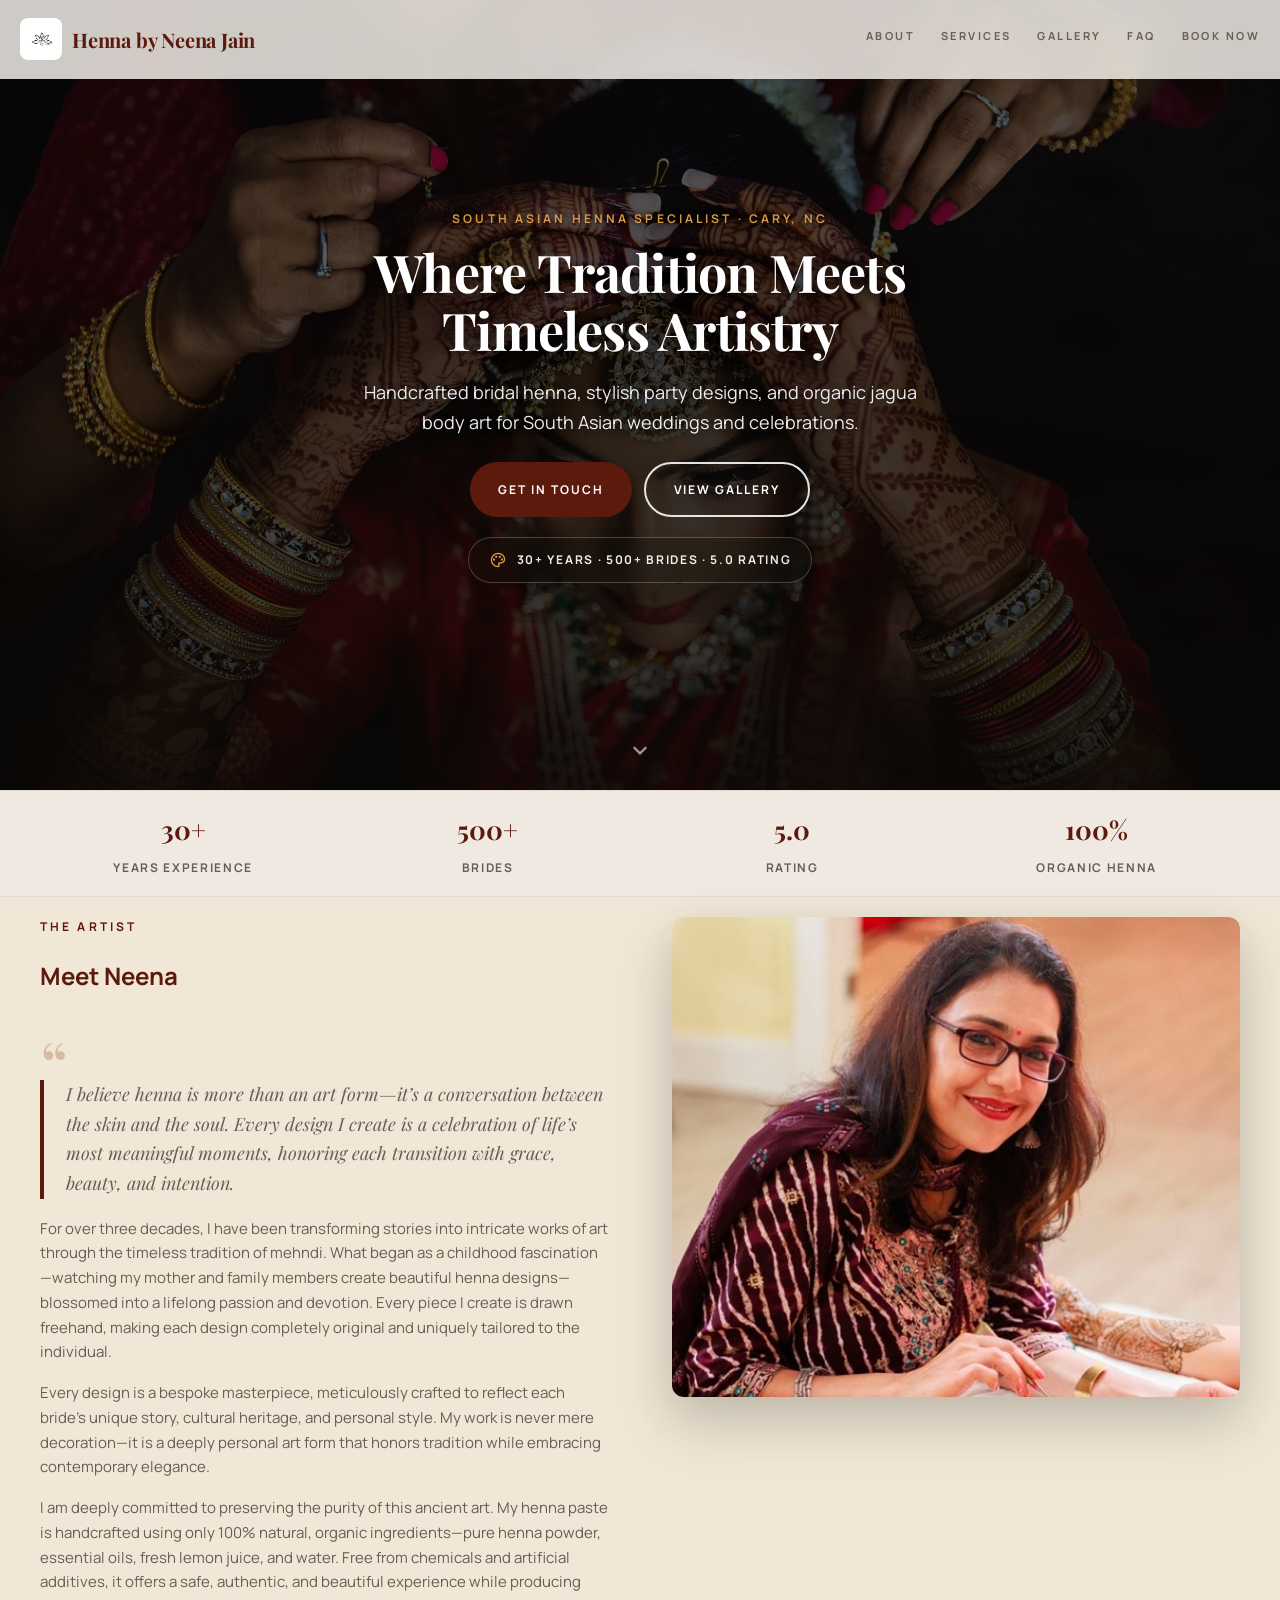
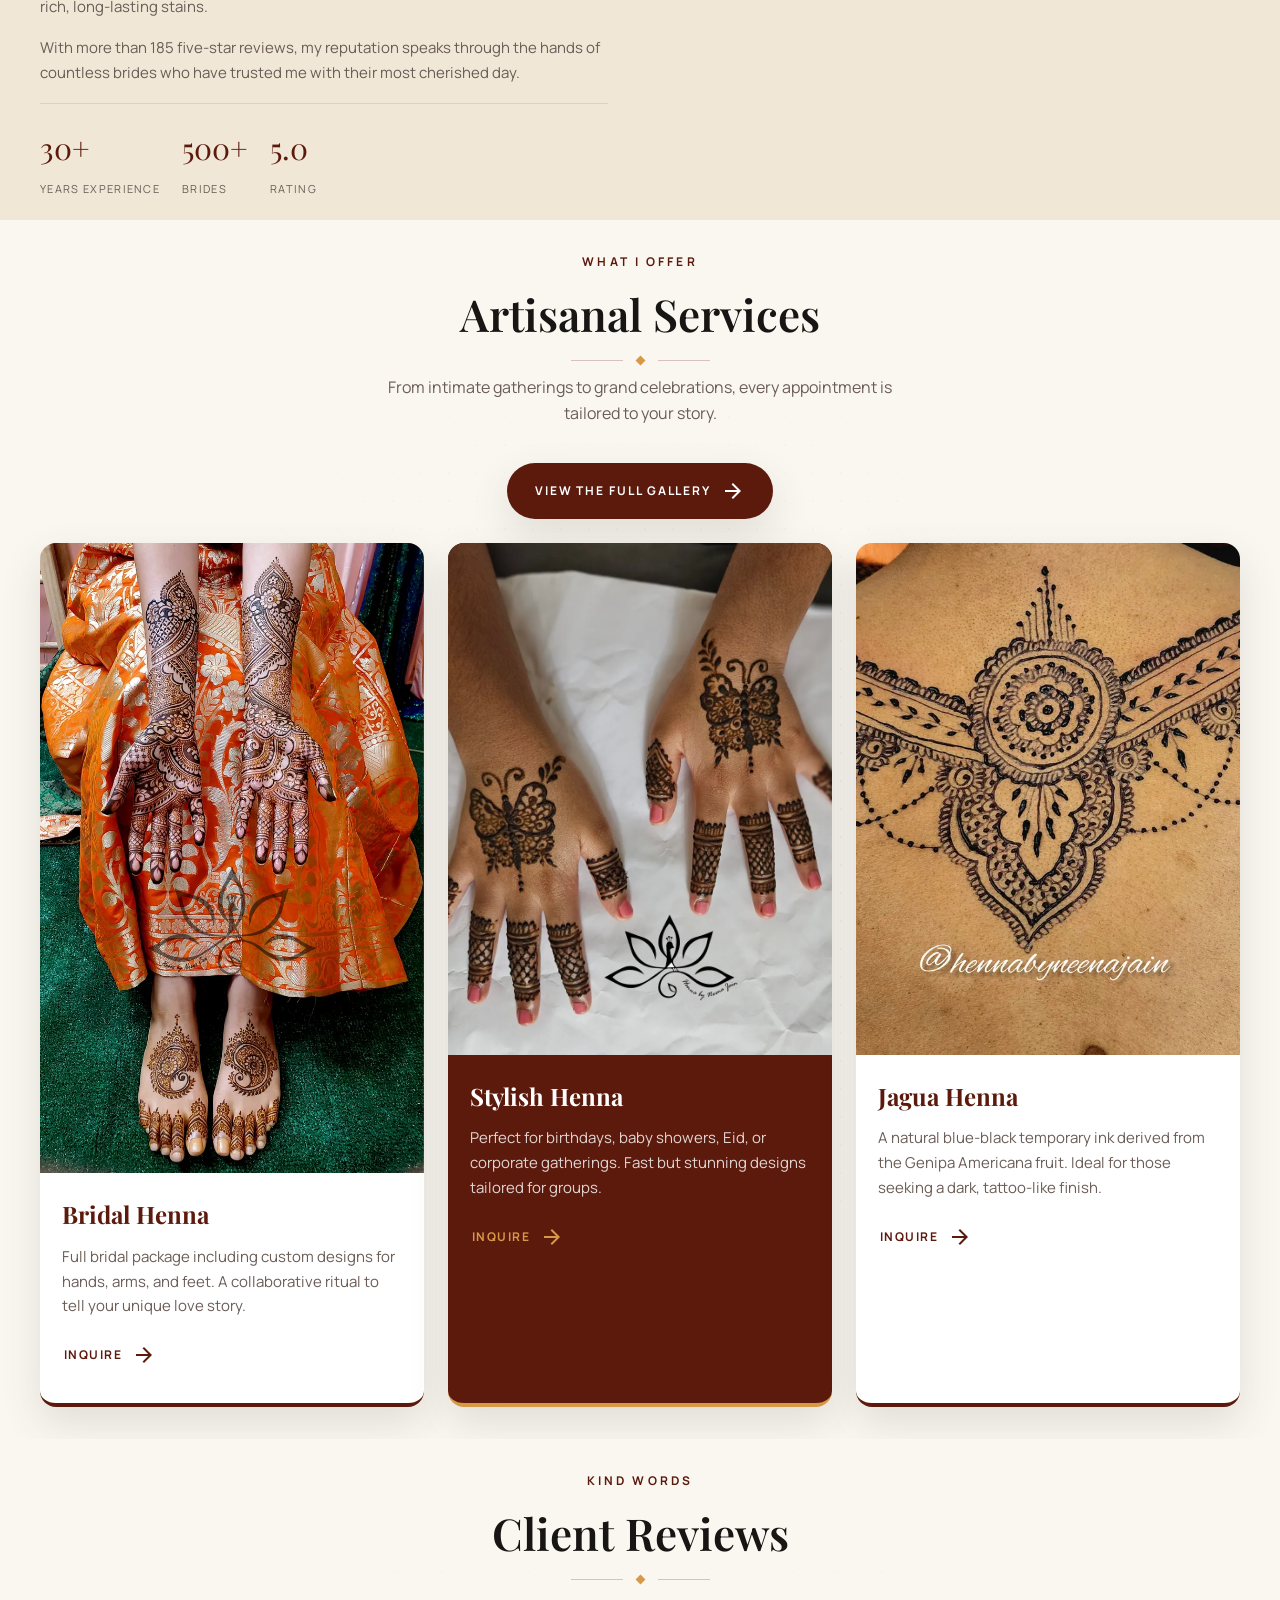
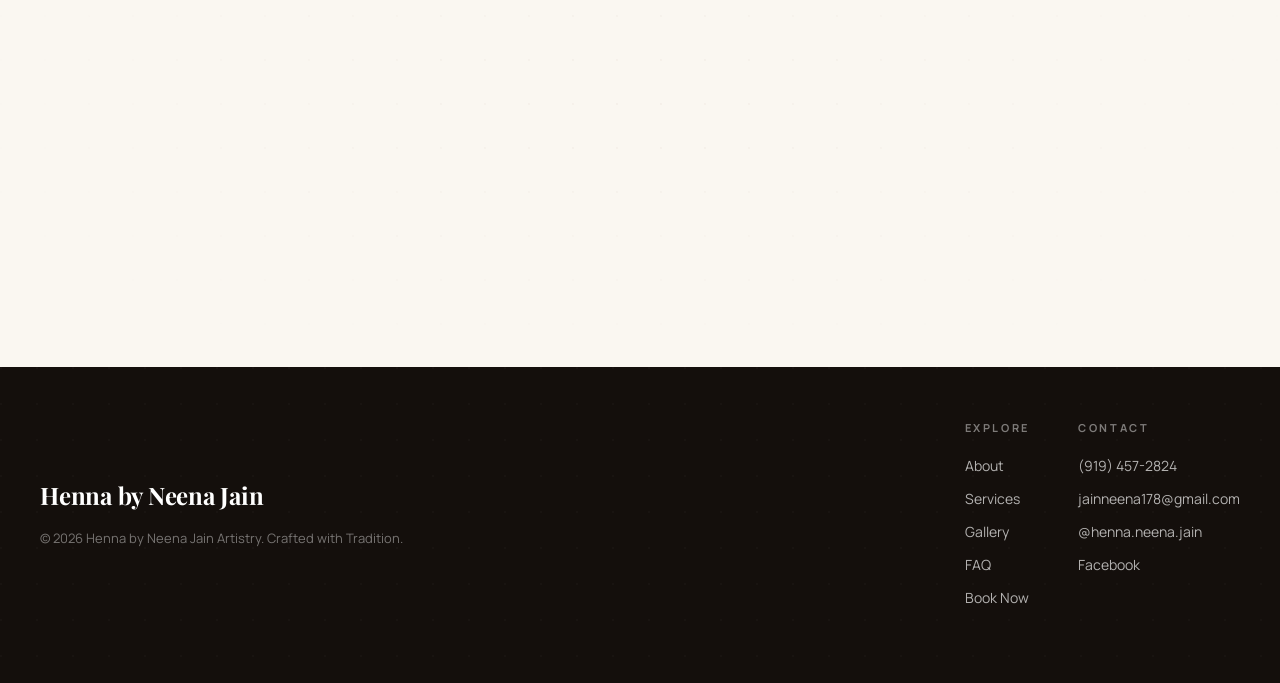
==== commit 97468469: "Add 10 jagua photos, drop the Instagram feed section Jagua grows 13 -> 23 from the new "jaguahenna 2" ====
--- a/index.html
+++ b/index.html
@@ -264,7 +264,7 @@
         </article>
         <article class="service-card">
           <div class="service-card-media">
-            <img src="Real Images/Gallery/jagua/jagua-10.webp" alt="Large ornamental jagua body art design" loading="lazy">
+            <img src="Real Images/Gallery/jagua/jagua-11.webp" alt="Large ornamental jagua body art design" loading="lazy">
           </div>
           <div class="service-card-body">
             <h3>Jagua Henna</h3>
@@ -297,39 +297,6 @@
           <div class="swiper-pagination"></div>
         </div>
         <div class="reviews-dots-row" id="reviewsDots"></div>
-      </div>
-    </div>
-  </section>
-
-  <!-- Instagram Feed -->
-  <section class="instagram" id="instagram">
-    <div class="container">
-      <div class="instagram-header">
-        <span class="eyebrow">Fresh Off the Feed</span>
-        <h2 class="section-title">Follow @henna.neena.jain</h2>
-        <div class="ornament" aria-hidden="true"><span class="ornament-dot"></span></div>
-      </div>
-
-      <!--
-        INSTAGRAM FEED EMBED
-        Basic Display API was shut down by Meta in Dec 2024, so live posts here
-        come from a third-party embed widget instead (e.g. snapwidget.com,
-        elfsight.com, or behold.so):
-          1. Create a free account on the chosen widget site and connect the
-             @henna.neena.jain Instagram account.
-          2. Copy the embed snippet (usually a single <iframe> or <script> tag).
-          3. Paste it inside #instagramFeedEmbed below, replacing the fallback
-             card in .instagram-fallback.
-      -->
-      <div class="instagram-embed" id="instagramFeedEmbed">
-        <div class="instagram-fallback">
-          <span class="material-symbols-outlined instagram-fallback-icon">photo_camera</span>
-          <p>The live feed grid goes here once the Instagram widget is connected.</p>
-          <a class="btn btn-primary" href="https://instagram.com/henna.neena.jain" target="_blank" rel="noopener noreferrer">
-            <span class="material-symbols-outlined">camera</span>
-            View on Instagram
-          </a>
-        </div>
       </div>
     </div>
   </section>
--- a/styles.css
+++ b/styles.css
@@ -996,52 +996,6 @@
 }
 
 /* ==========================================================================
-   Instagram Feed
-   ========================================================================== */
-
-.instagram {
-  padding: var(--section-padding-mobile) 0;
-  background: var(--color-surface);
-}
-
-.instagram-header {
-  text-align: center;
-  margin-bottom: 32px;
-}
-
-.instagram-embed {
-  max-width: 780px;
-  margin: 0 auto;
-}
-
-.instagram-fallback {
-  display: flex;
-  flex-direction: column;
-  align-items: center;
-  gap: 16px;
-  text-align: center;
-  padding: 56px var(--gutter);
-  border: 1px dashed var(--color-outline-variant);
-  border-radius: var(--radius-2xl);
-  background: var(--color-champagne-silk);
-}
-
-.instagram-fallback-icon {
-  font-size: 36px;
-  color: var(--color-primary);
-}
-
-.instagram-fallback p {
-  color: var(--color-on-surface-variant);
-  max-width: 380px;
-  font-size: 15px;
-}
-
-@media (min-width: 768px) {
-  .instagram { padding: var(--section-padding-desktop) 0; }
-}
-
-/* ==========================================================================
    Reviews — elevated cards & navigation
    ========================================================================== */
 
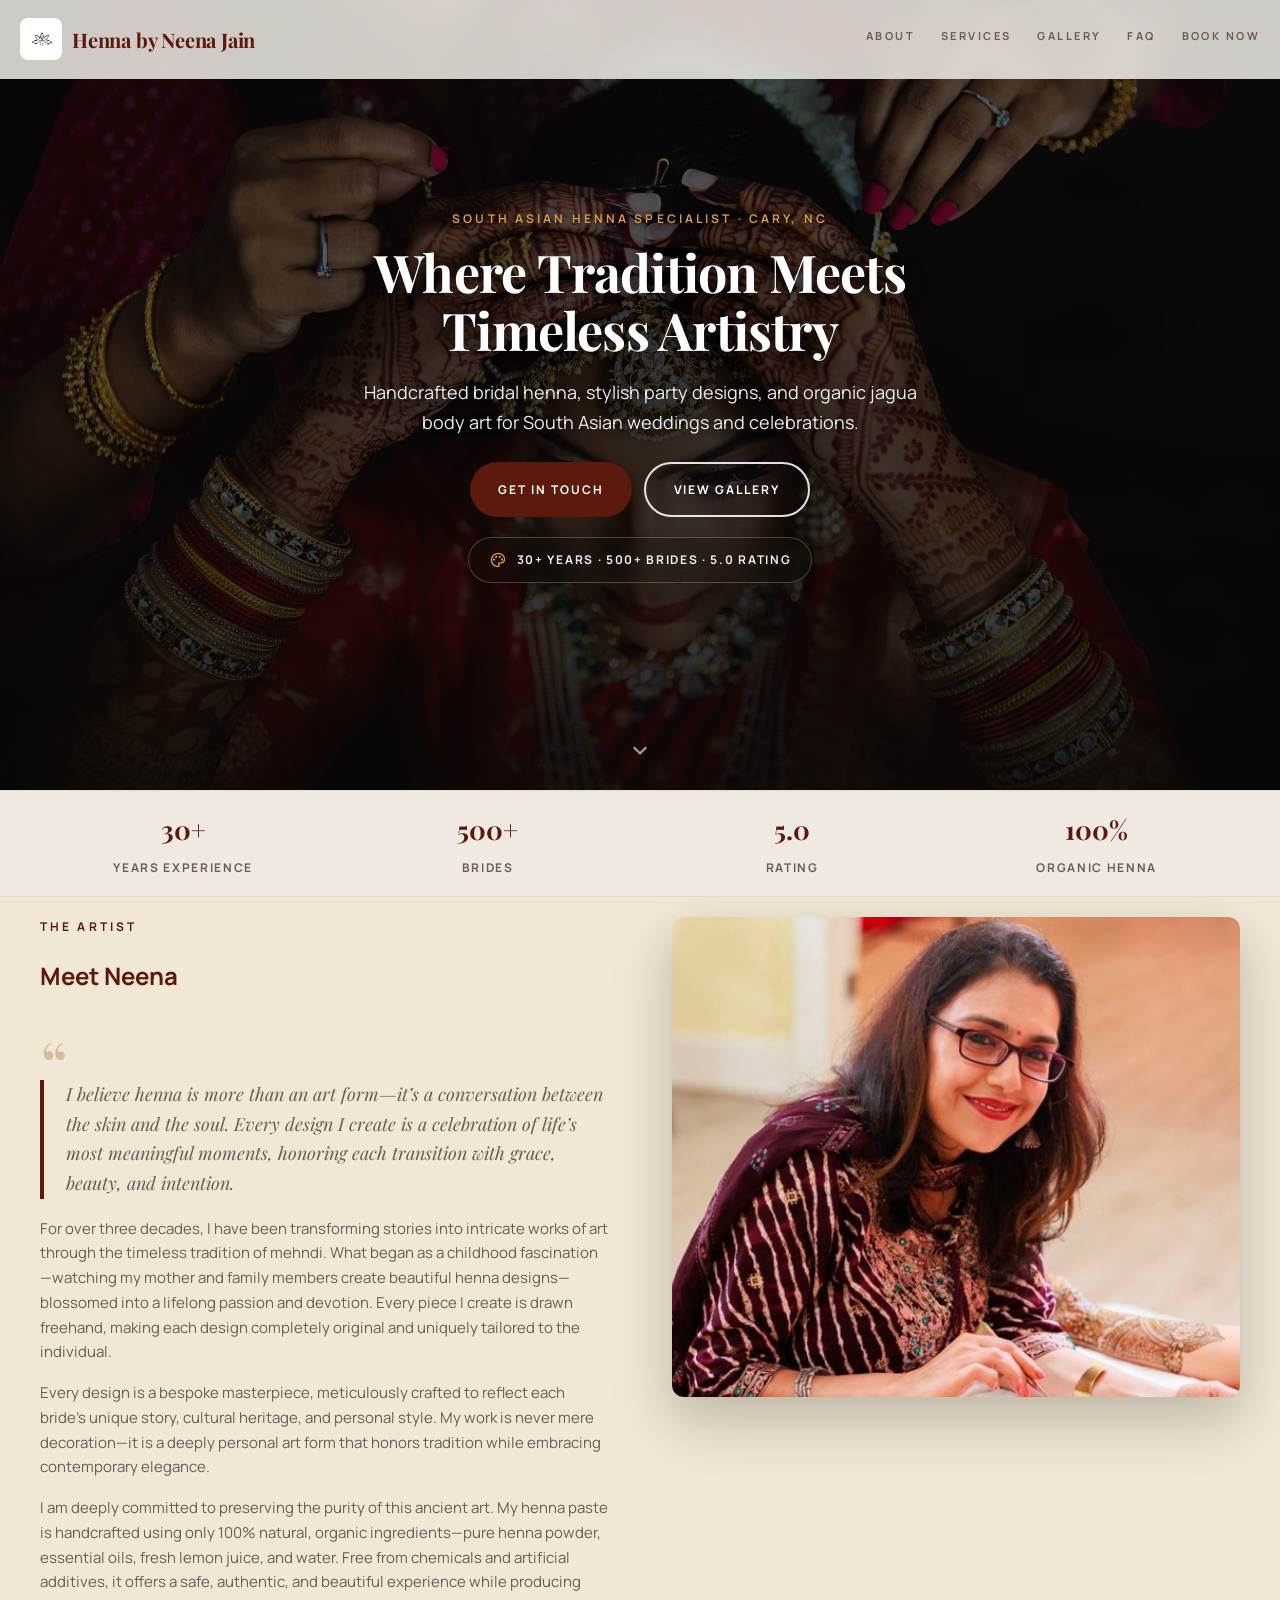
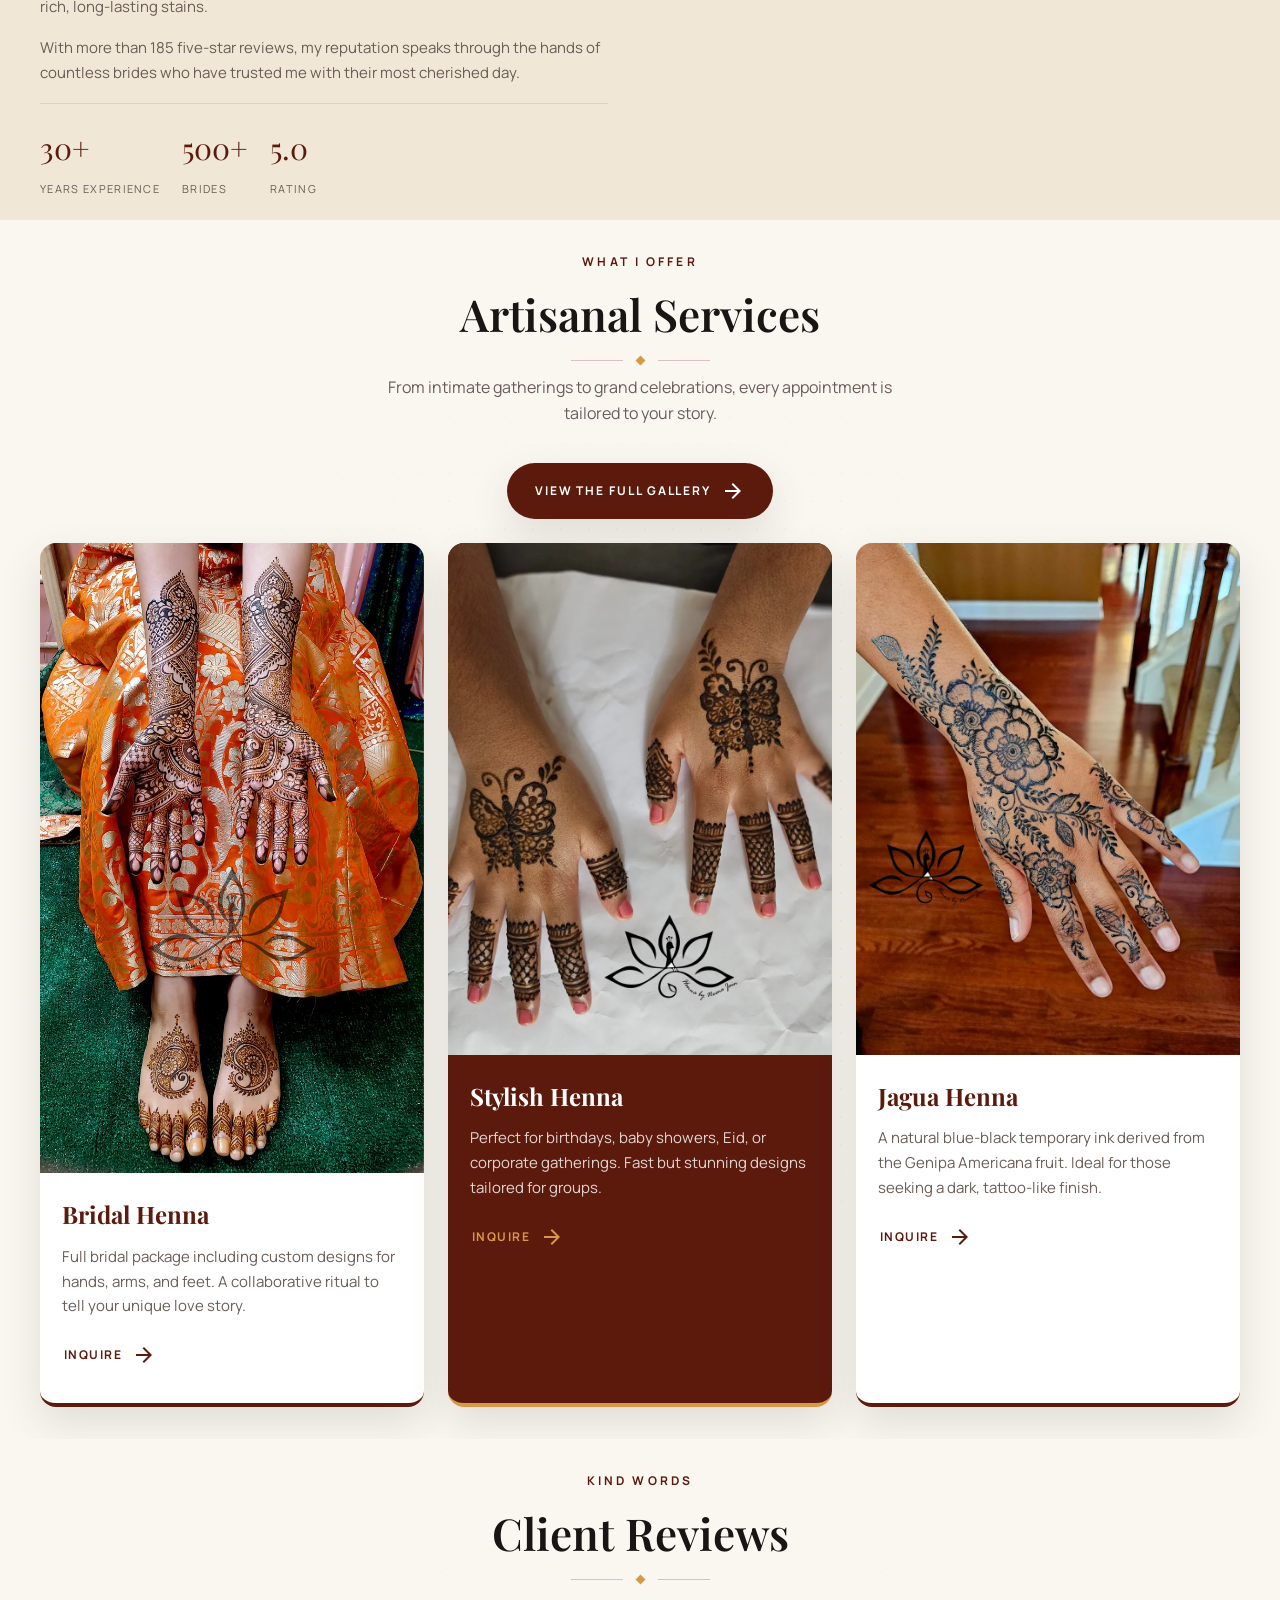
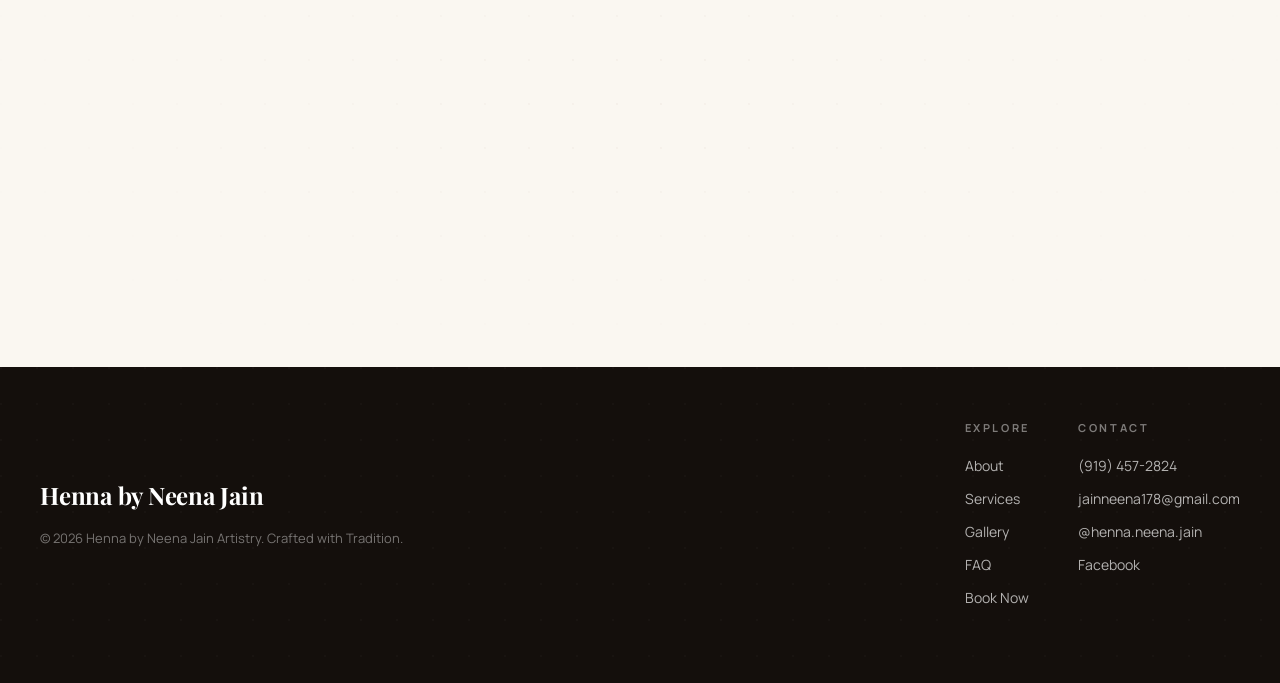
==== commit c1692811: "Use a cleaner photo for the Jagua service card jagua-11 was a wide back piece forced into the card's" ====
--- a/index.html
+++ b/index.html
@@ -264,7 +264,7 @@
         </article>
         <article class="service-card">
           <div class="service-card-media">
-            <img src="Real Images/Gallery/jagua/jagua-11.webp" alt="Large ornamental jagua body art design" loading="lazy">
+            <img src="Real Images/Gallery/jagua/jagua-16.webp" alt="Blue-black jagua design on a hand and wrist" loading="lazy">
           </div>
           <div class="service-card-body">
             <h3>Jagua Henna</h3>
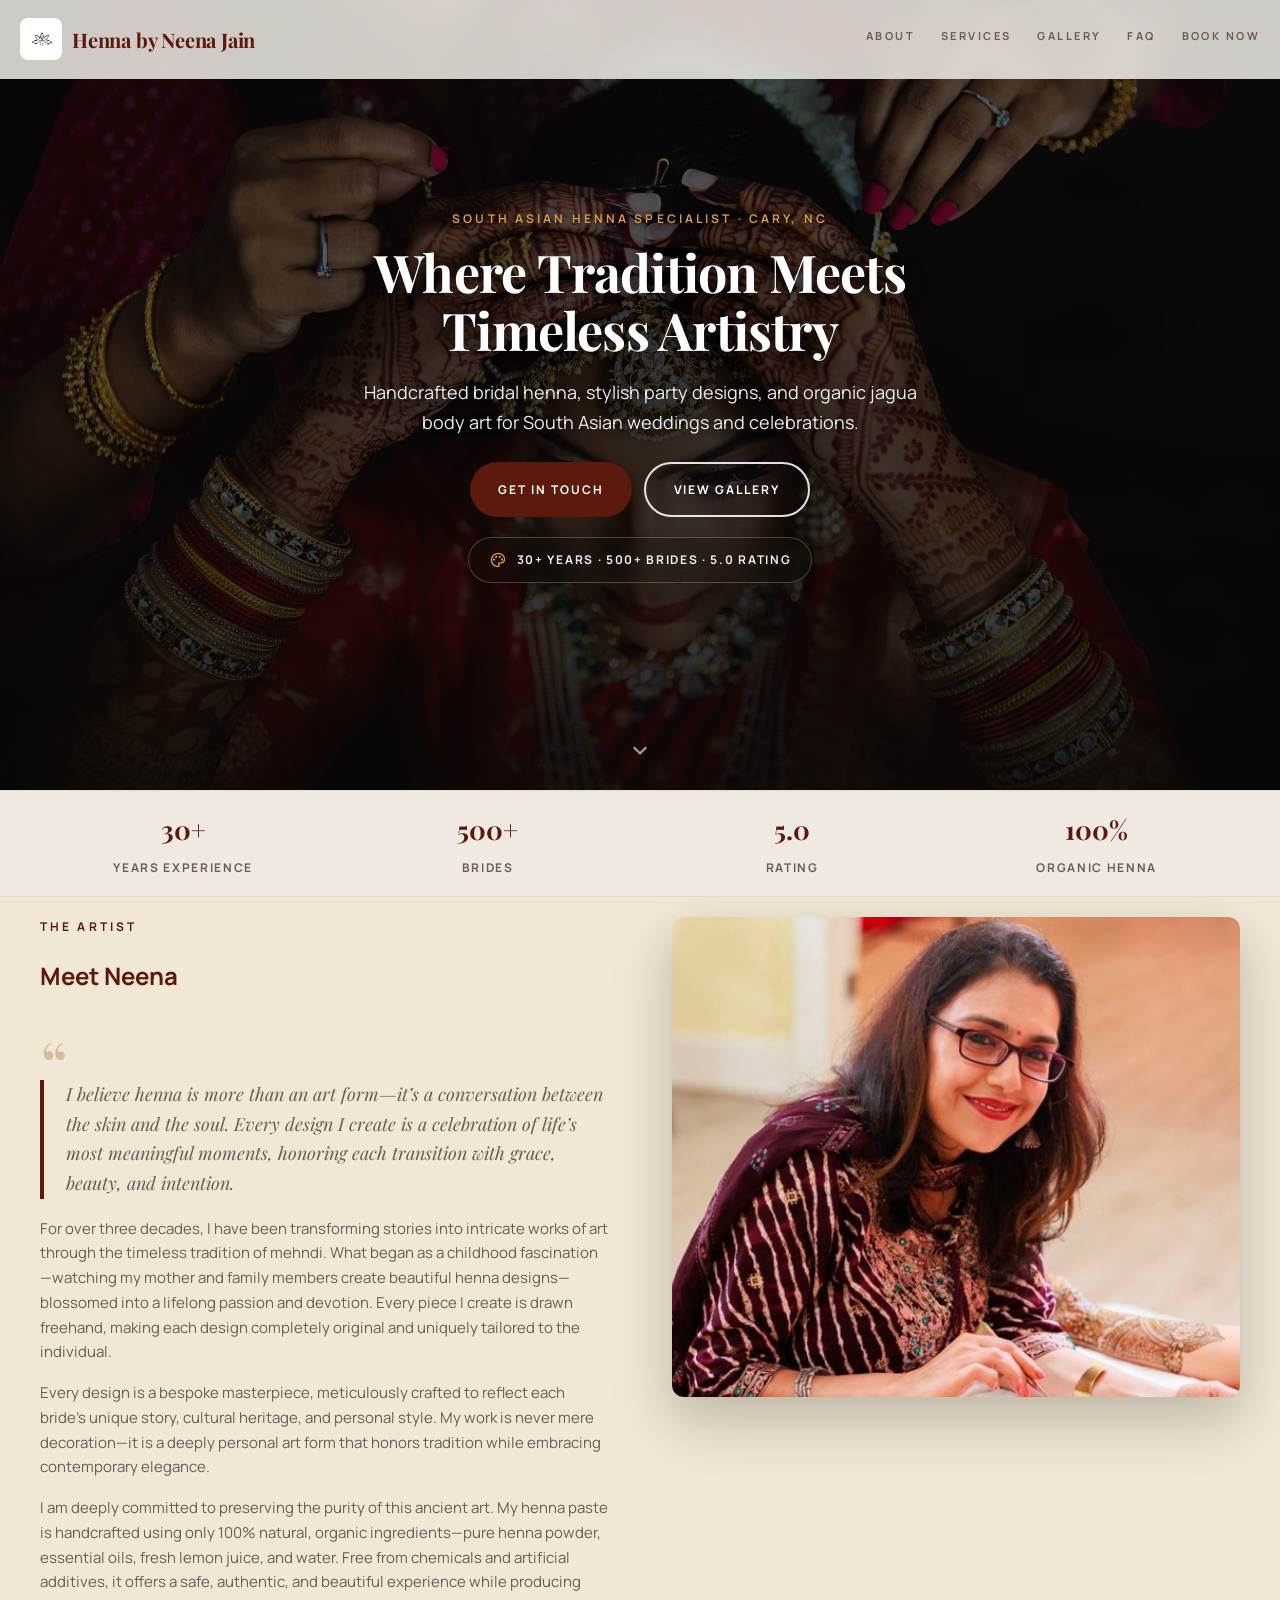
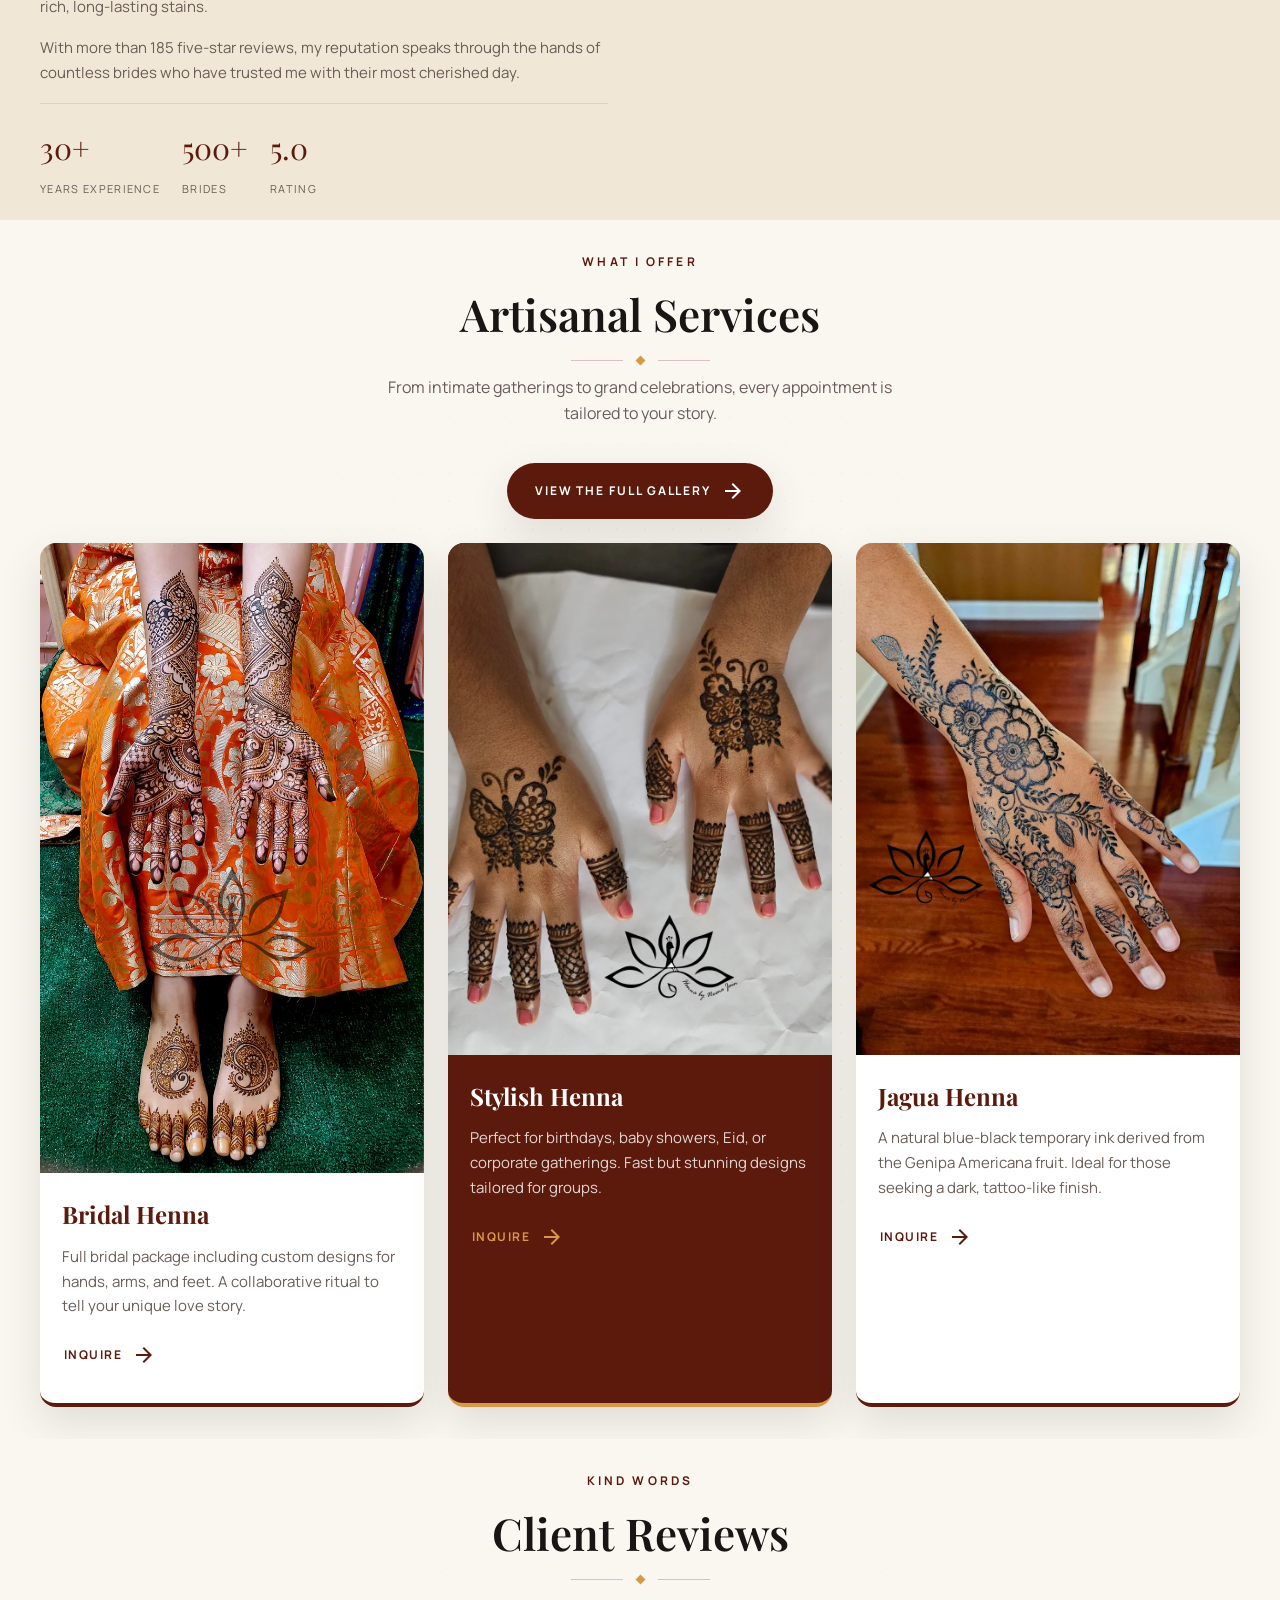
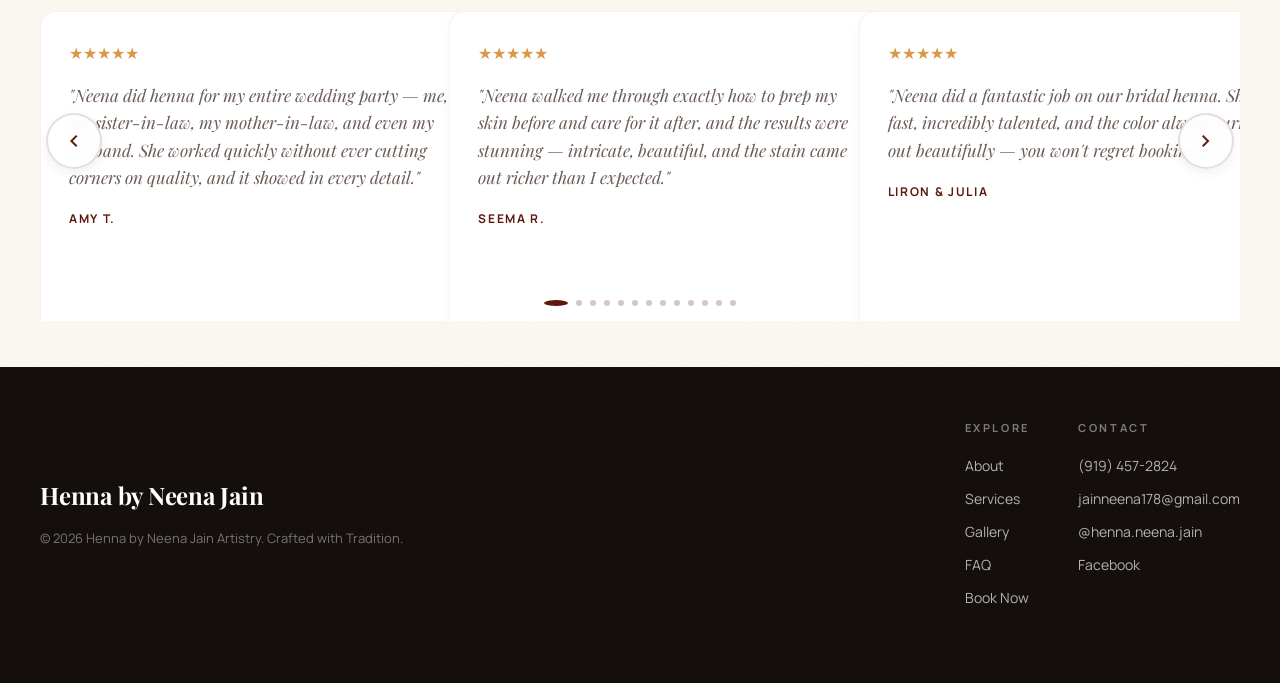
==== commit e2227e9f: "Point all absolute URLs at hennabyneenajain.com The custom domain is live with a valid Let's Encrypt" ====
--- a/index.html
+++ b/index.html
@@ -6,15 +6,15 @@
   <title>Henna by Neena Jain | Bridal Mehndi & Henna Artistry in Cary, NC</title>
   <meta name="description" content="Handcrafted bridal henna, party henna, and organic jagua body art in Cary, NC. Over 30 years of freehand mehndi artistry, 100% natural henna, 185+ five-star reviews.">
   <meta name="theme-color" content="#5c1a0d">
-  <link rel="canonical" href="https://kjaintech25.github.io/hennabyneena-website/">
-  <!-- Social sharing. BASE URL is the GitHub Pages address; update these to the
-       custom domain once it's live (search for the domain in all four pages). -->
+  <link rel="canonical" href="https://hennabyneenajain.com/">
+  <!-- Social sharing. If the domain ever changes, run:
+       python3 tools/set-domain.py https://newdomain.com -->
   <meta property="og:type" content="website">
   <meta property="og:site_name" content="Henna by Neena Jain">
   <meta property="og:title" content="Henna by Neena Jain | Bridal Mehndi & Henna Artistry in Cary, NC">
   <meta property="og:description" content="Handcrafted bridal henna, party henna, and organic jagua body art in Cary, NC. Over 30 years of freehand mehndi artistry, 100% natural henna, 185+ five-star reviews.">
-  <meta property="og:url" content="https://kjaintech25.github.io/hennabyneena-website/">
-  <meta property="og:image" content="https://kjaintech25.github.io/hennabyneena-website/og-image.jpg">
+  <meta property="og:url" content="https://hennabyneenajain.com/">
+  <meta property="og:image" content="https://hennabyneenajain.com/og-image.jpg">
   <meta property="og:image:width" content="1200">
   <meta property="og:image:height" content="630">
   <meta property="og:image:alt" content="Intricate bridal mehndi by Henna by Neena Jain">
@@ -22,7 +22,7 @@
   <meta name="twitter:card" content="summary_large_image">
   <meta name="twitter:title" content="Henna by Neena Jain | Bridal Mehndi & Henna Artistry in Cary, NC">
   <meta name="twitter:description" content="Handcrafted bridal henna, party henna, and organic jagua body art in Cary, NC. Over 30 years of freehand mehndi artistry, 100% natural henna, 185+ five-star reviews.">
-  <meta name="twitter:image" content="https://kjaintech25.github.io/hennabyneena-website/og-image.jpg">
+  <meta name="twitter:image" content="https://hennabyneenajain.com/og-image.jpg">
   <link rel="preconnect" href="https://fonts.googleapis.com">
   <link rel="preconnect" href="https://fonts.gstatic.com" crossorigin>
   <link href="https://fonts.googleapis.com/css2?family=Manrope:wght@300;400;600;700&family=Playfair+Display:ital,wght@0,500;0,600;0,700;1,500&display=swap" rel="stylesheet">
@@ -35,12 +35,12 @@
 {
   "@context": "https://schema.org",
   "@type": "HealthAndBeautyBusiness",
-  "@id": "https://kjaintech25.github.io/hennabyneena-website/#business",
+  "@id": "https://hennabyneenajain.com/#business",
   "name": "Henna by Neena Jain",
   "description": "Bridal mehndi, party henna and organic jagua body art in Cary, North Carolina. Over 30 years of freehand henna artistry using 100% natural, hand-mixed henna.",
-  "url": "https://kjaintech25.github.io/hennabyneena-website/",
-  "image": "https://kjaintech25.github.io/hennabyneena-website/og-image.jpg",
-  "logo": "https://kjaintech25.github.io/hennabyneena-website/Real%20Images/logo.webp",
+  "url": "https://hennabyneenajain.com/",
+  "image": "https://hennabyneenajain.com/og-image.jpg",
+  "logo": "https://hennabyneenajain.com/Real%20Images/logo.webp",
   "telephone": "+1-919-457-2824",
   "email": "jainneena178@gmail.com",
   "priceRange": "$$",
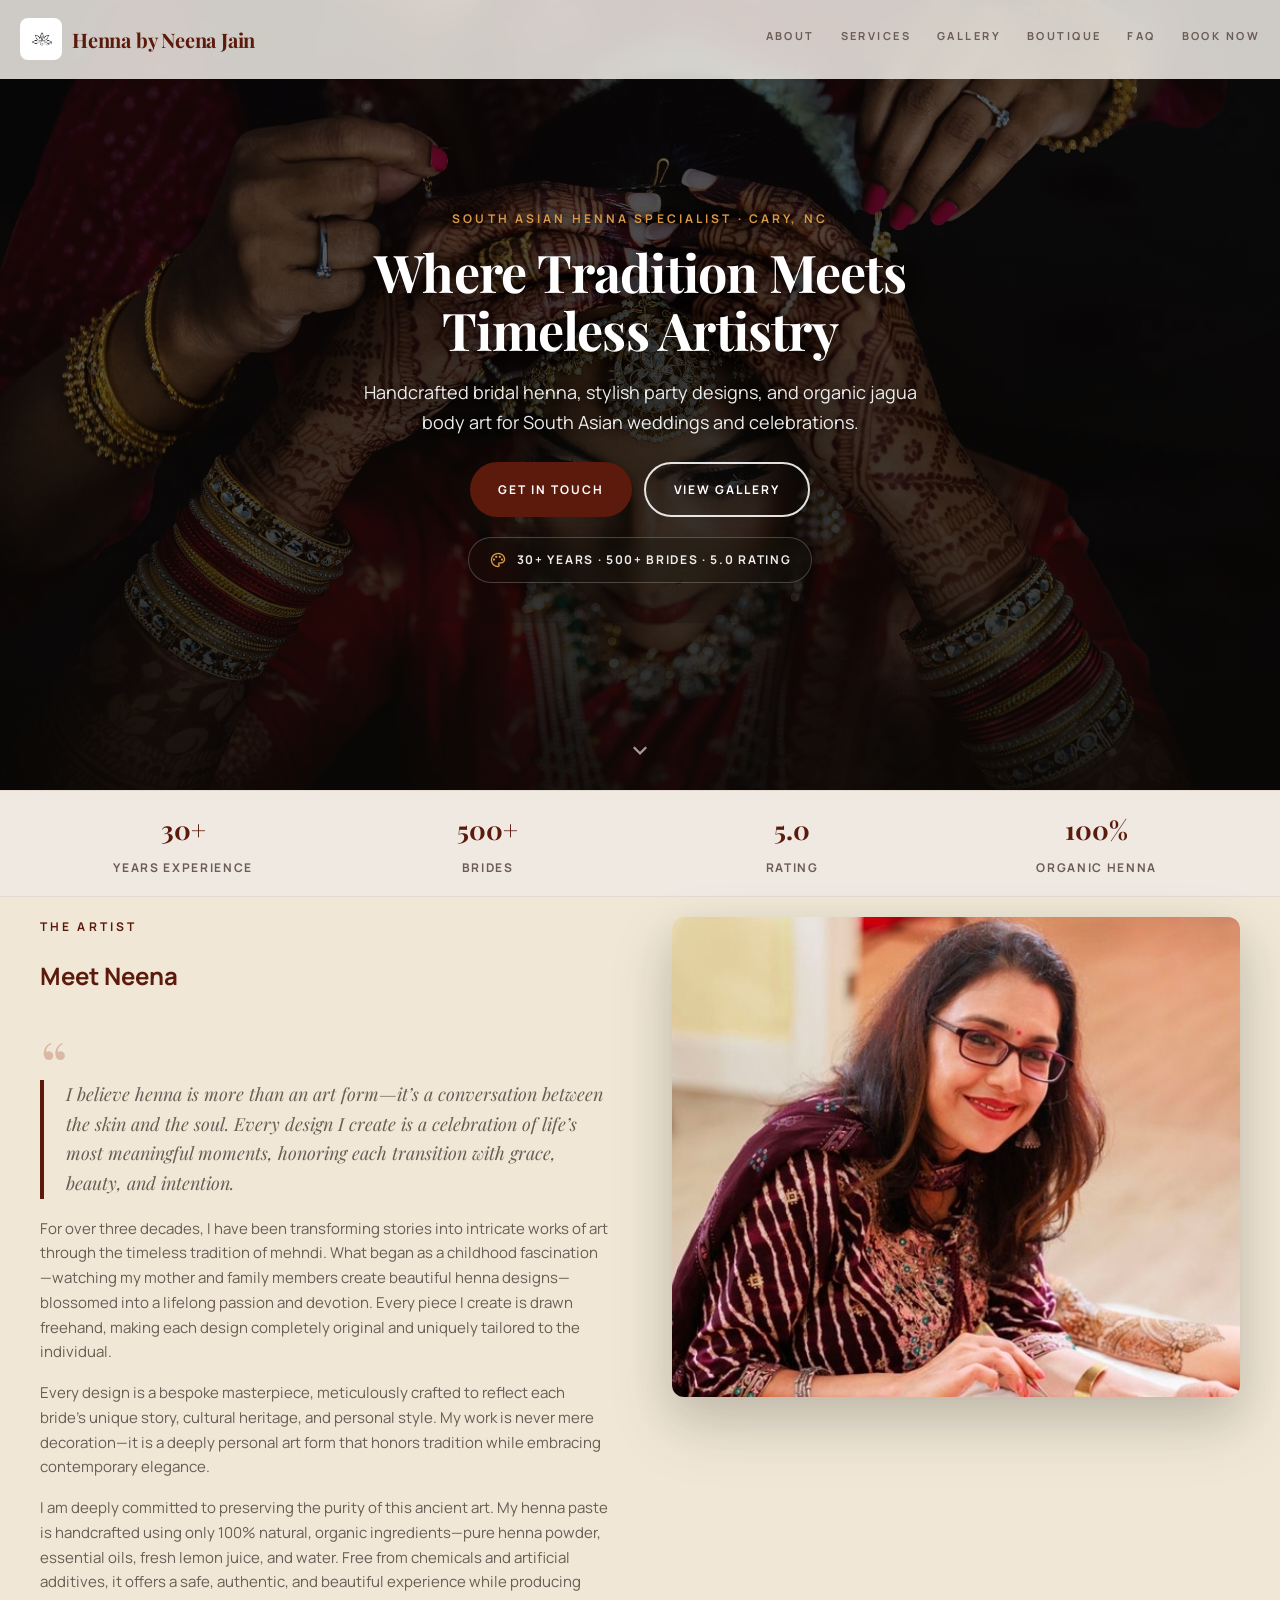
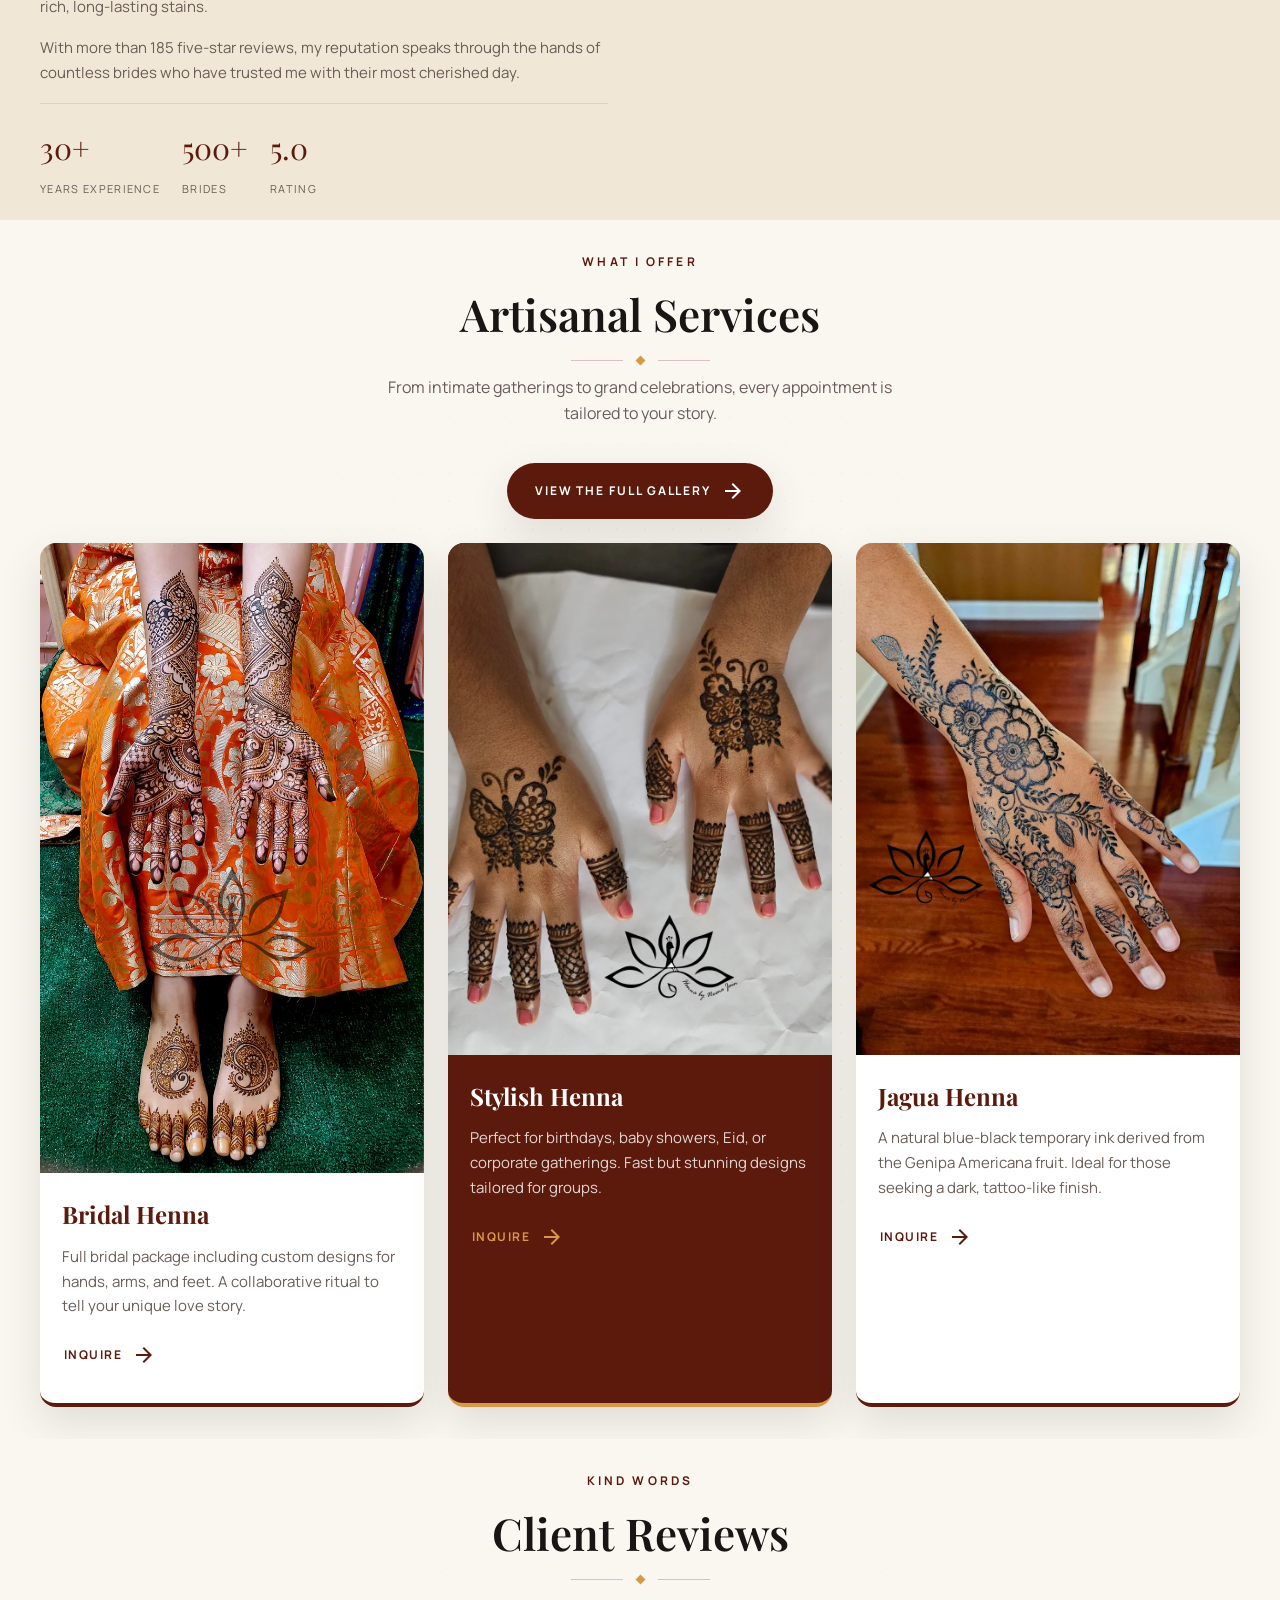
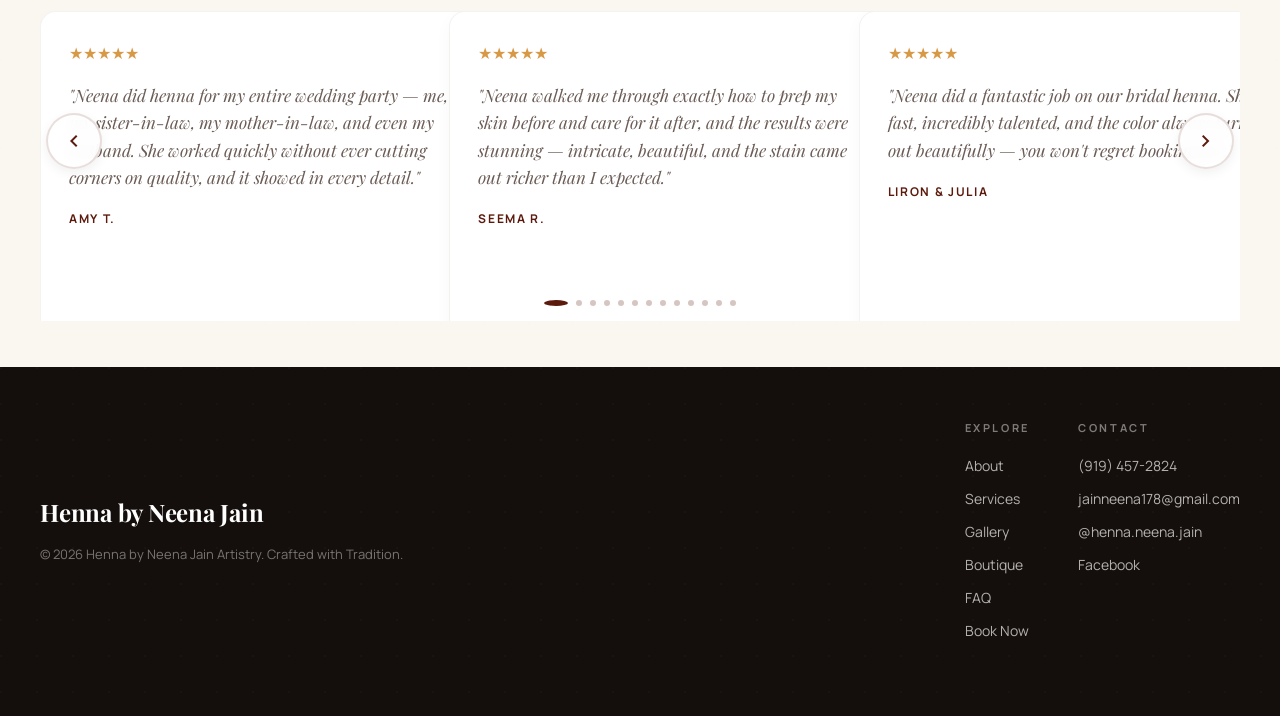
==== commit 54784629: "Add Boutique page, drop White Henna carousel, remove duplicate photos Neena's feedback on the live s" ====
--- a/index.html
+++ b/index.html
@@ -111,6 +111,7 @@
       <a href="#about">About</a>
       <a href="#services">Services</a>
       <a href="gallery.html">Gallery</a>
+      <a href="boutique.html">Boutique</a>
       <a href="faq.html">FAQ</a>
       <a href="book.html">Book Now</a>
     </div>
@@ -123,6 +124,7 @@
     <a href="#about">About</a>
     <a href="#services">Services</a>
     <a href="gallery.html">Gallery</a>
+    <a href="boutique.html">Boutique</a>
     <a href="faq.html">FAQ</a>
     <a href="book.html">Book Now</a>
     <div class="mobile-nav-contact">
@@ -314,6 +316,7 @@
           <a href="#about">About</a>
           <a href="#services">Services</a>
           <a href="gallery.html">Gallery</a>
+          <a href="boutique.html">Boutique</a>
           <a href="faq.html">FAQ</a>
           <a href="book.html">Book Now</a>
         </div>
--- a/styles.css
+++ b/styles.css
@@ -2054,3 +2054,151 @@
 .contact-pill .material-symbols-outlined {
   transition: background 0.3s ease, color 0.3s ease, transform 0.3s ease;
 }
+
+/* ==========================================================================
+   Boutique — Indian clothing & jewelry (boutique.html)
+   ========================================================================== */
+
+/* The headline cards sit directly under the page header, so the section's own
+   top padding would double up on it. */
+.boutique-intro { padding-top: 0; }
+
+/* Card covers stand in for photos too, so the inverted card needs light text. */
+.service-card.inverted .boutique-tile-placeholder { color: rgba(255,255,255,0.72); }
+.service-card.inverted .boutique-tile-placeholder .material-symbols-outlined {
+  color: var(--color-amber-glow);
+  opacity: 0.6;
+}
+
+.boutique {
+  padding: var(--section-padding-mobile) 0;
+  background: var(--color-champagne-silk);
+}
+
+.boutique .services-header { margin-bottom: 20px; }
+
+.boutique-tabs {
+  display: flex;
+  flex-wrap: wrap;
+  justify-content: center;
+  gap: 8px;
+  margin: 0 0 24px;
+}
+
+.boutique-tab {
+  font-family: var(--font-body);
+  font-size: 13px;
+  font-weight: 600;
+  letter-spacing: 0.04em;
+  padding: 9px 18px;
+  border-radius: var(--radius-full);
+  border: 1px solid var(--color-outline-variant);
+  background: transparent;
+  color: var(--color-on-surface-variant);
+  cursor: pointer;
+  transition: background 0.25s ease, color 0.25s ease, border-color 0.25s ease;
+}
+
+.boutique-tab:hover {
+  border-color: var(--color-primary);
+  color: var(--color-primary);
+}
+
+.boutique-tab.is-active {
+  background: var(--color-primary);
+  border-color: var(--color-primary);
+  color: var(--color-on-primary);
+}
+
+.boutique-grid {
+  display: grid;
+  grid-template-columns: repeat(2, 1fr);
+  gap: 14px;
+}
+
+.boutique-tile {
+  background: #fff;
+  border-radius: var(--radius-xl);
+  border-bottom: 3px solid var(--color-primary);
+  box-shadow: var(--shadow-soft);
+  overflow: clip;
+  transition: transform 0.35s ease, box-shadow 0.35s ease;
+}
+
+.boutique-tile:hover { transform: translateY(-6px); box-shadow: var(--shadow-lg); }
+
+.boutique-tile-media {
+  aspect-ratio: 3 / 4;
+  overflow: clip;
+  background:
+    linear-gradient(135deg, rgba(92,26,13,0.08), rgba(216,153,71,0.12)),
+    radial-gradient(circle at 1px 1px, rgba(92, 26, 13, 0.07) 1px, transparent 0);
+  background-size: 100% 100%, 24px 24px;
+}
+
+.boutique-tile-media img {
+  width: 100%; height: 100%;
+  object-fit: cover;
+  transition: transform 0.8s ease;
+}
+
+.boutique-tile:hover .boutique-tile-media img { transform: scale(1.06); }
+
+.boutique-tile-placeholder {
+  width: 100%; height: 100%;
+  display: flex;
+  flex-direction: column;
+  align-items: center;
+  justify-content: center;
+  gap: 6px;
+  color: var(--color-on-surface-variant);
+  font-size: 12px;
+  letter-spacing: 0.06em;
+  text-transform: uppercase;
+}
+
+.boutique-tile-placeholder .material-symbols-outlined {
+  font-size: 34px;
+  color: var(--color-primary);
+  opacity: 0.45;
+}
+
+.boutique-tile-body { padding: 12px 14px 16px; }
+
+.boutique-tile-body h3 {
+  font-family: var(--font-display);
+  font-size: 17px;
+  margin: 0;
+  color: var(--color-primary);
+}
+
+.boutique-tile-body p {
+  margin: 4px 0 0;
+  font-size: 13px;
+  color: var(--color-on-surface-variant);
+}
+
+.boutique-note {
+  margin: 22px auto 0;
+  max-width: 520px;
+  text-align: center;
+  font-size: 14px;
+  color: var(--color-on-surface-variant);
+}
+
+@media (min-width: 768px) {
+  .boutique { padding: var(--section-padding-desktop) 0; }
+  .boutique-grid { grid-template-columns: repeat(3, 1fr); gap: 20px; }
+  .boutique-tile { border-radius: var(--radius-2xl); }
+  .boutique-tile-body { padding: 14px 18px 20px; }
+  .boutique-tile-body h3 { font-size: 19px; }
+}
+
+@media (min-width: 1100px) {
+  .boutique-grid { grid-template-columns: repeat(4, 1fr); }
+}
+
+@media (prefers-reduced-motion: reduce) {
+  .boutique-tile,
+  .boutique-tile-media img { transition: none !important; }
+}
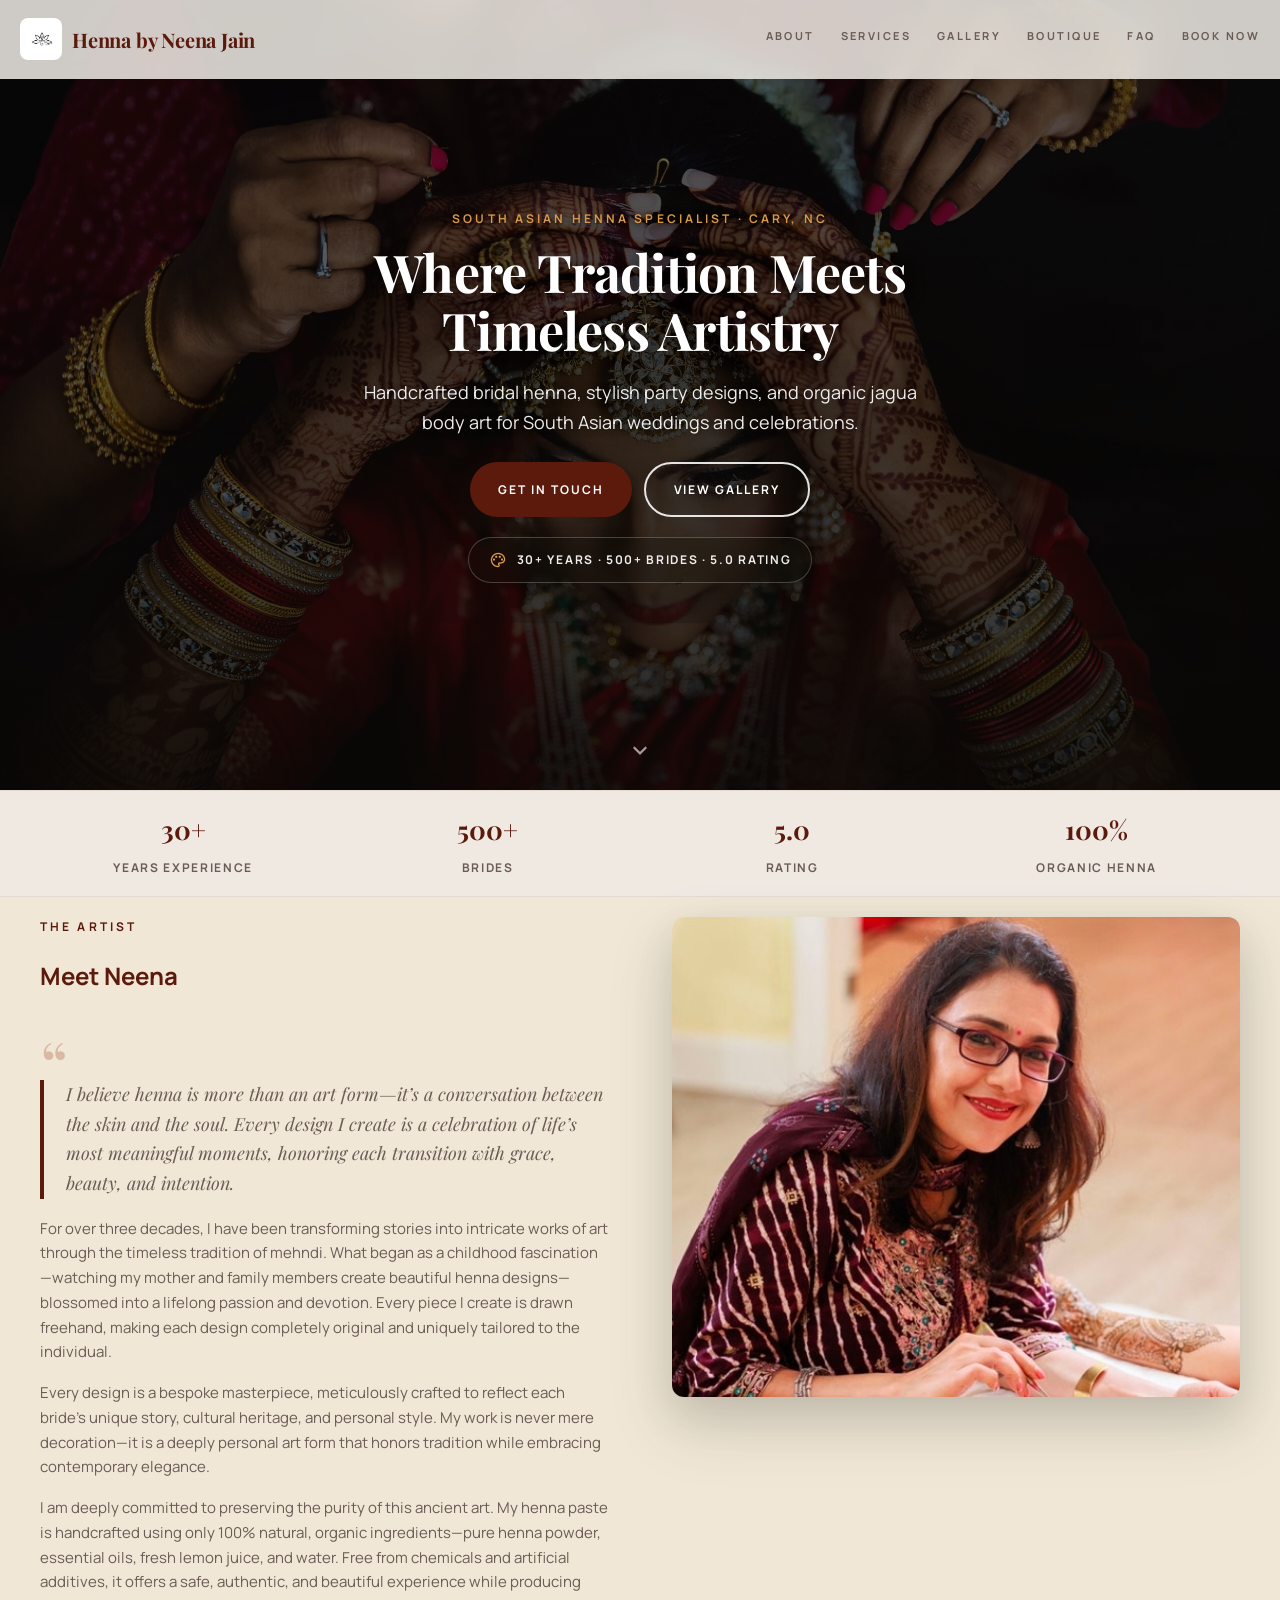
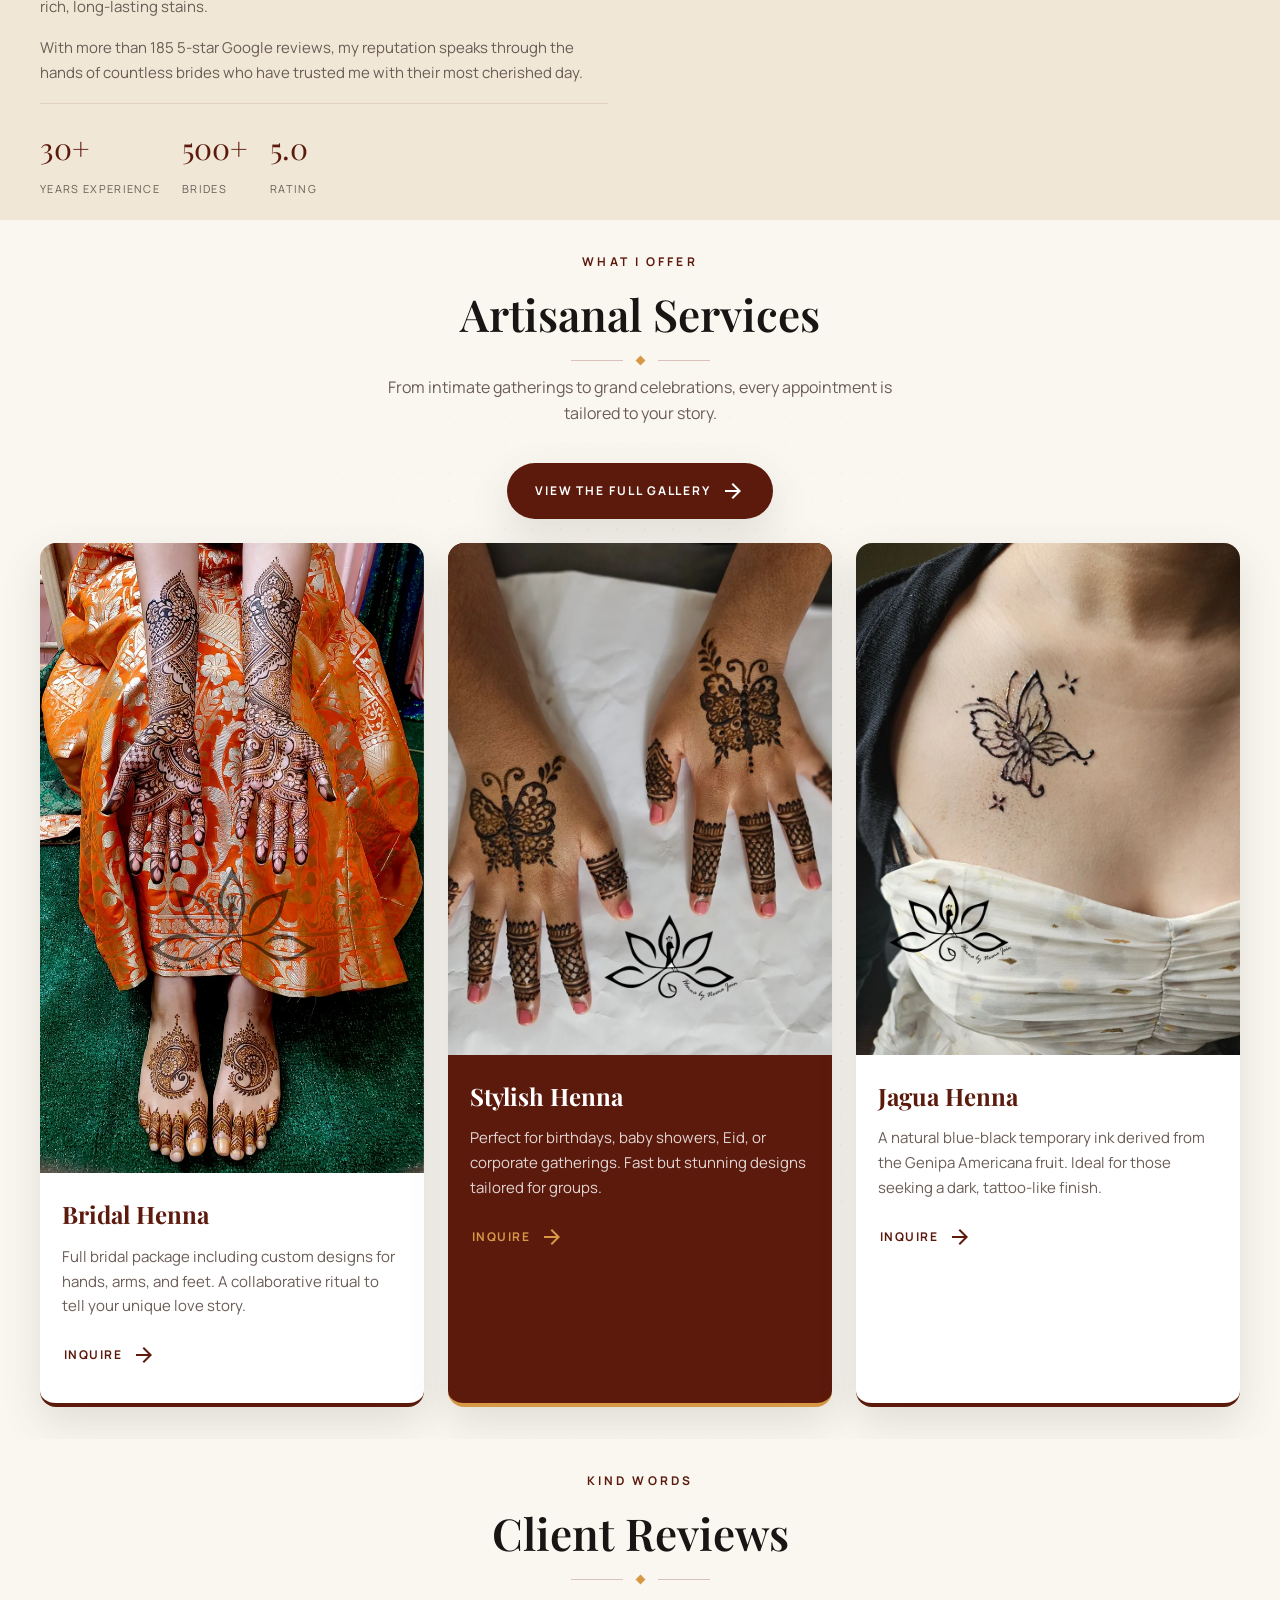
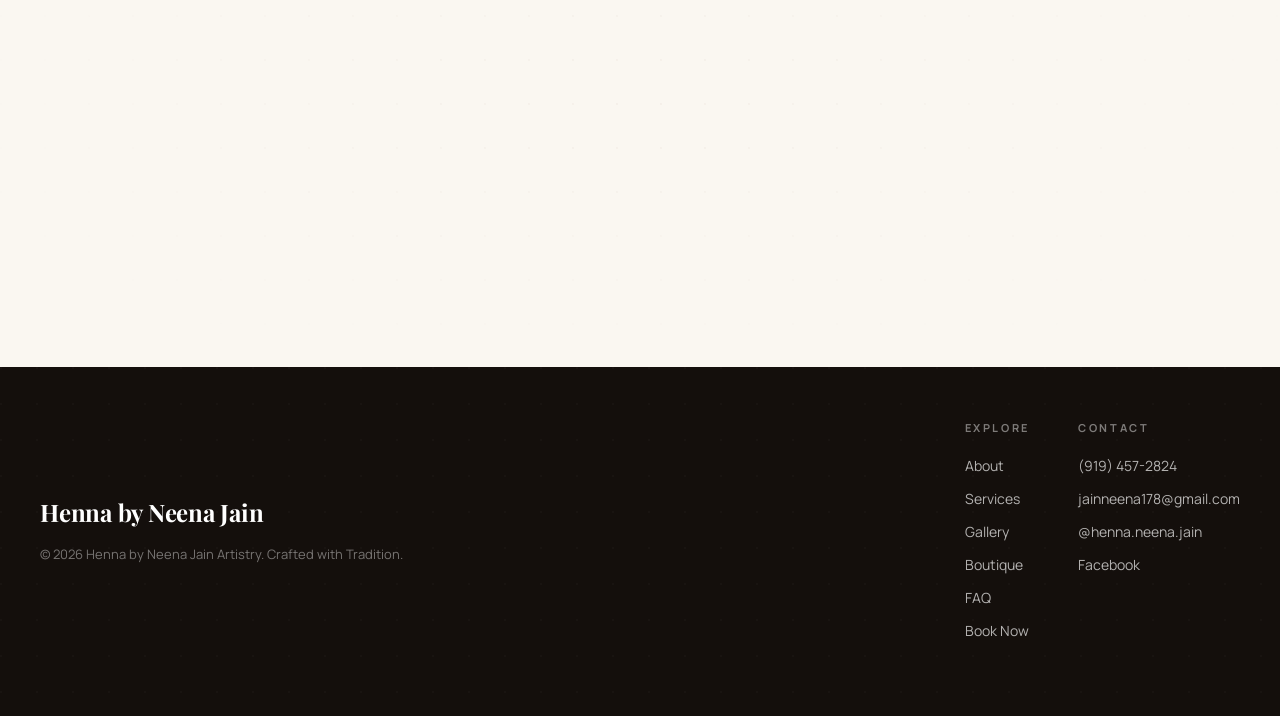
==== commit e0e70cde: "Stop cropping gallery photos; remove 5 shots; bio says 5-star Google reviews The carousel forced eve" ====
--- a/index.html
+++ b/index.html
@@ -203,7 +203,7 @@
         <p class="about-bio">For over three decades, I have been transforming stories into intricate works of art through the timeless tradition of mehndi. What began as a childhood fascination&mdash;watching my mother and family members create beautiful henna designs&mdash;blossomed into a lifelong passion and devotion. Every piece I create is drawn freehand, making each design completely original and uniquely tailored to the individual.</p>
         <p class="about-bio">Every design is a bespoke masterpiece, meticulously crafted to reflect each bride&rsquo;s unique story, cultural heritage, and personal style. My work is never mere decoration&mdash;it is a deeply personal art form that honors tradition while embracing contemporary elegance.</p>
         <p class="about-bio">I am deeply committed to preserving the purity of this ancient art. My henna paste is handcrafted using only 100% natural, organic ingredients&mdash;pure henna powder, essential oils, fresh lemon juice, and water. Free from chemicals and artificial additives, it offers a safe, authentic, and beautiful experience while producing rich, long-lasting stains.</p>
-        <p class="about-bio">With more than 185 five-star reviews, my reputation speaks through the hands of countless brides who have trusted me with their most cherished day.</p>
+        <p class="about-bio">With more than 185 5-star Google reviews, my reputation speaks through the hands of countless brides who have trusted me with their most cherished day.</p>
         <div class="about-stats">
           <div>
             <span class="stat-num">30+</span>
@@ -266,7 +266,7 @@
         </article>
         <article class="service-card">
           <div class="service-card-media">
-            <img src="Real Images/Gallery/jagua/jagua-16.webp" alt="Blue-black jagua design on a hand and wrist" loading="lazy">
+            <img src="Real Images/Gallery/jagua/jagua-09.webp" alt="Blue-black jagua design on a hand and wrist" loading="lazy">
           </div>
           <div class="service-card-body">
             <h3>Jagua Henna</h3>
--- a/styles.css
+++ b/styles.css
@@ -937,21 +937,24 @@
   overflow: hidden;
 }
 
+/* Slides size themselves to each photo instead of forcing every photo into one
+   box. The height is fixed and the width follows the image's own proportions,
+   so nothing is ever cropped — a tall photo just makes a narrow slide and a
+   wide one makes a wide slide. The previous fixed 400x420 box with
+   object-fit: cover was cutting up to half the image off tall shots. */
 .portfolio-swiper .swiper-slide {
-  width: 80vw;
+  width: auto;
   height: auto;
   flex-shrink: 0;
 }
 
 .portfolio-swiper .swiper-slide img {
-  width: 100%;
+  width: auto;
   height: 360px;
-  object-fit: cover;
-  /* Slides load on demand, so give one that hasn't arrived yet a soft tint
-     rather than a bright empty box, then fade the photo in over it.
-     Safe to default to transparent: script.js creates these <img> elements,
-     so if it never runs there are no slides to hide. */
-  background: rgba(255,255,255,0.05);
+  max-width: 84vw;
+  /* contain, not cover: if max-width clamps a wide shot on a narrow screen,
+     letterbox it rather than crop it */
+  object-fit: contain;
   opacity: 0;
   border-radius: var(--radius-2xl);
   box-shadow: var(--shadow-lg);
@@ -960,6 +963,15 @@
   transition: transform 0.6s ease, box-shadow 0.6s ease, opacity 0.55s ease;
 }
 
+/* A slide that hasn't loaded yet gets a soft tint so it reads as a pending
+   photo rather than a hole. Once loaded the background goes transparent, so a
+   letterboxed wide shot shows the section colour in the gaps instead of bars.
+   Safe to default to opacity 0: script.js creates these <img> elements, so if
+   it never runs there are no slides to hide. */
+.portfolio-swiper .swiper-slide img:not(.is-loaded) {
+  background: rgba(255,255,255,0.05);
+}
+
 .portfolio-swiper .swiper-slide img.is-loaded { opacity: 1; }
 
 .portfolio-swiper .swiper-slide:hover img {
@@ -991,8 +1003,7 @@
   .portfolio.has-page-header { padding-top: var(--section-padding-desktop); }
   .carousel-item { width: 400px; }
   .carousel-item img { height: 420px; }
-  .portfolio-swiper .swiper-slide { width: 400px; }
-  .portfolio-swiper .swiper-slide img { height: 420px; }
+  .portfolio-swiper .swiper-slide img { height: 460px; max-width: 70vw; }
 }
 
 /* ==========================================================================
@@ -2202,3 +2213,13 @@
   .boutique-tile,
   .boutique-tile-media img { transition: none !important; }
 }
+
+/* Stand-in mandala artwork. It's drawn to a 3:4 canvas, so give it that box
+   rather than cropping the outer ring away — and skip the photo hover-zoom,
+   which would clip the border. Both revert automatically once a real photo
+   replaces the artwork, since the class only lands on placeholder images. */
+.service-card-media:has(.is-artwork),
+.boutique-tile-media:has(.is-artwork) { aspect-ratio: 3 / 4; }
+
+.service-card:hover .service-card-media img.is-artwork,
+.boutique-tile:hover .boutique-tile-media img.is-artwork { transform: none; }
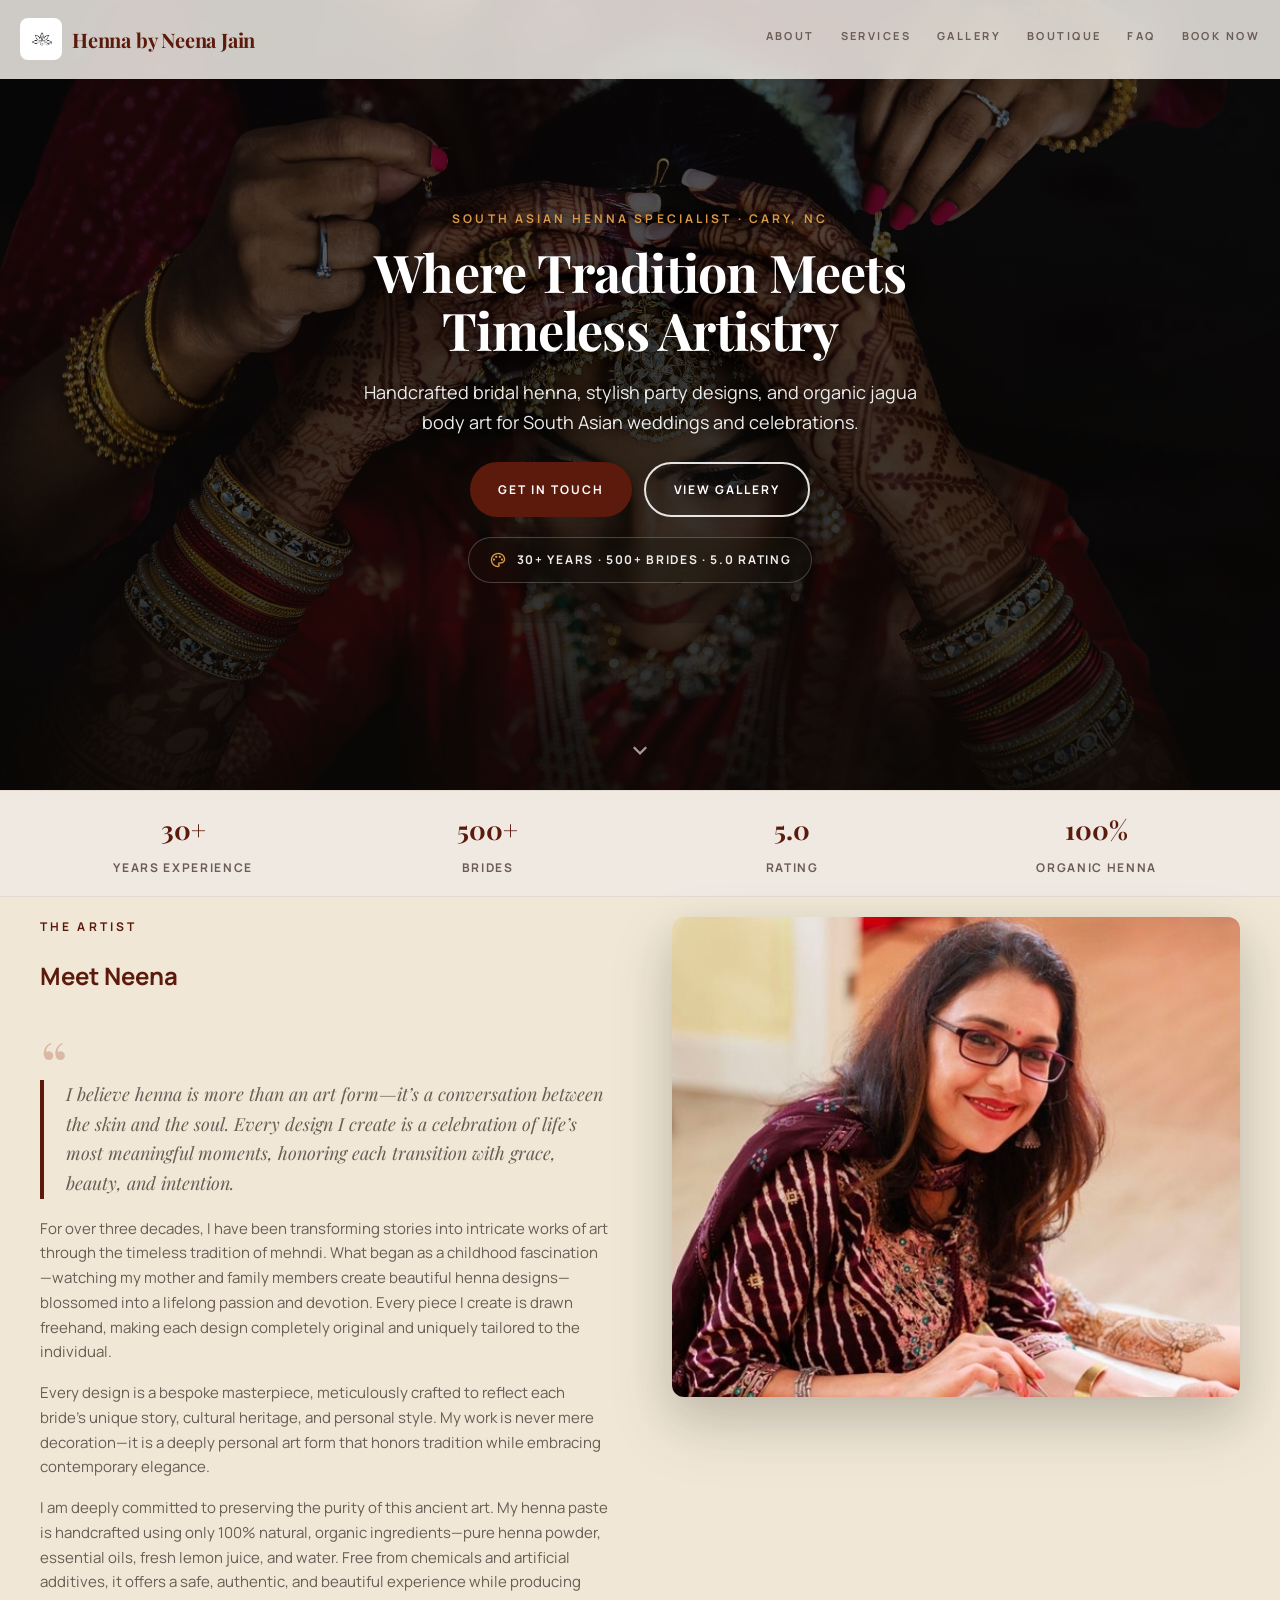
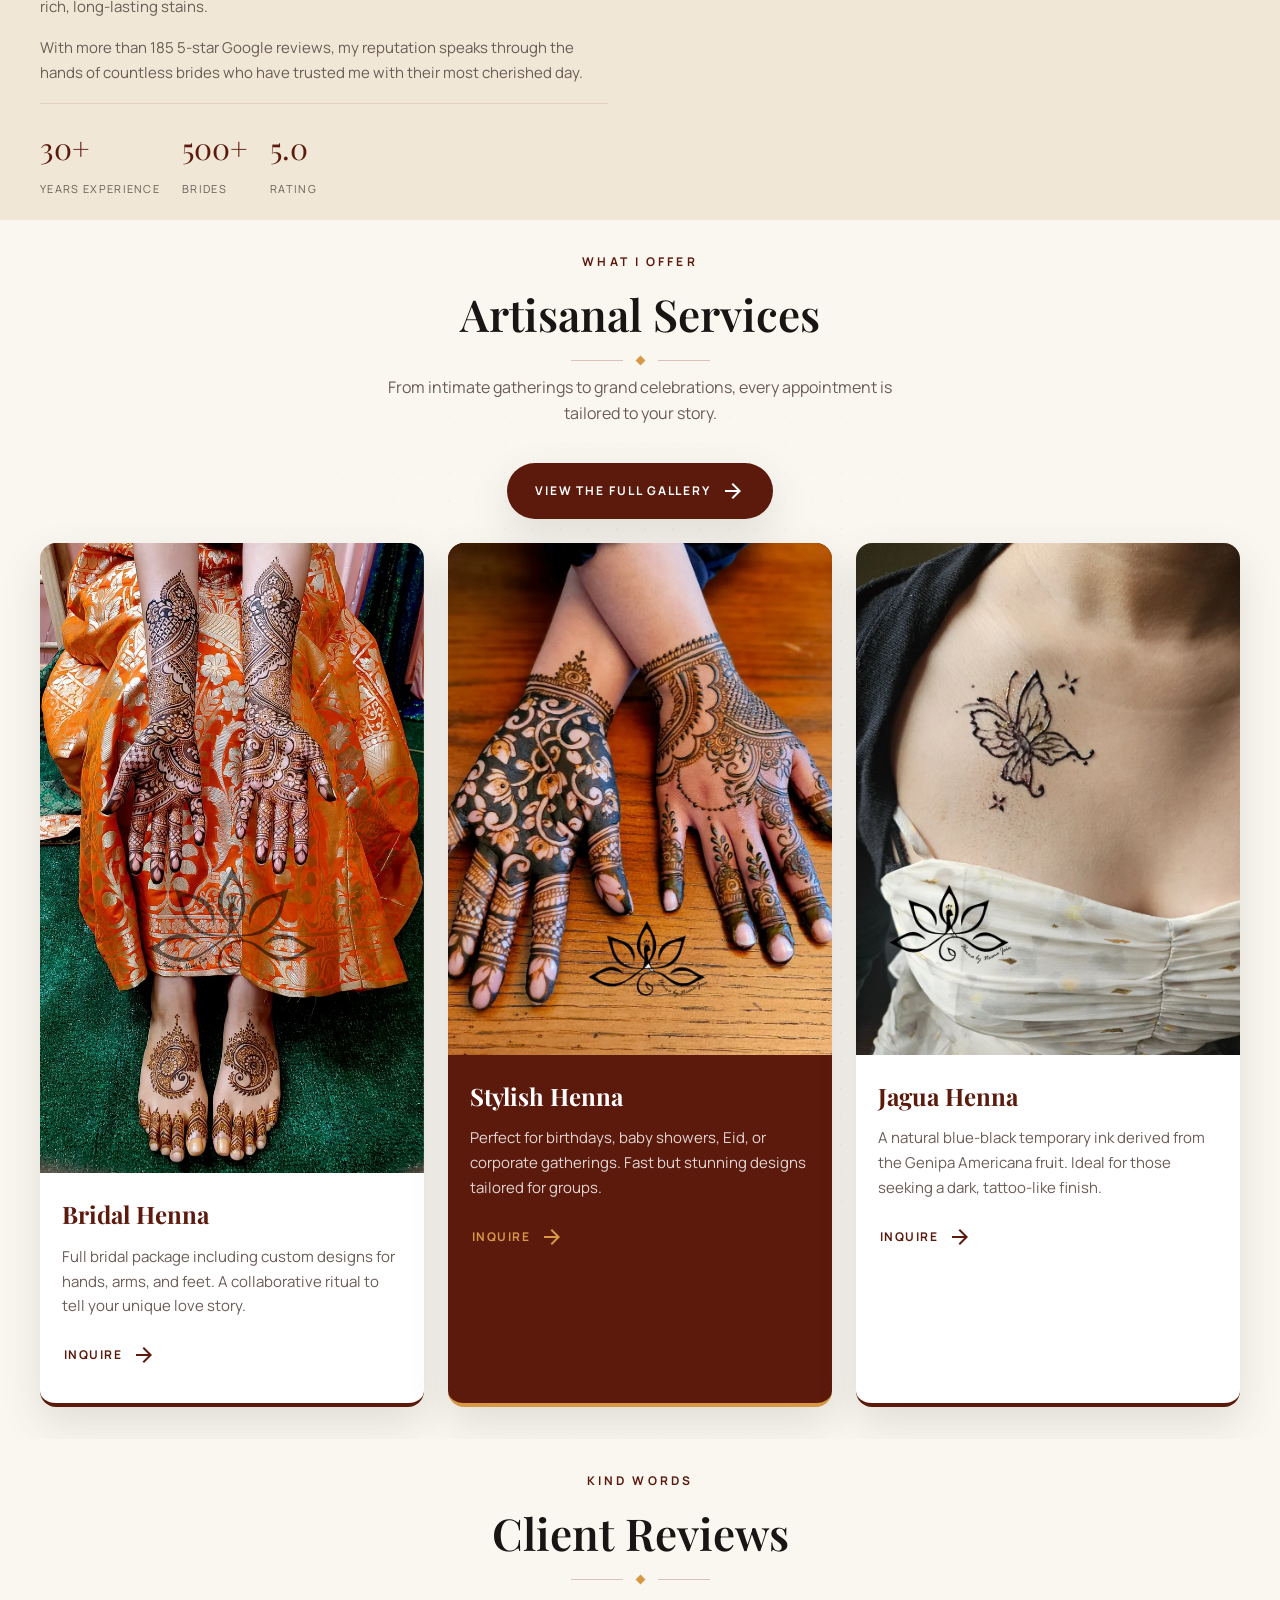
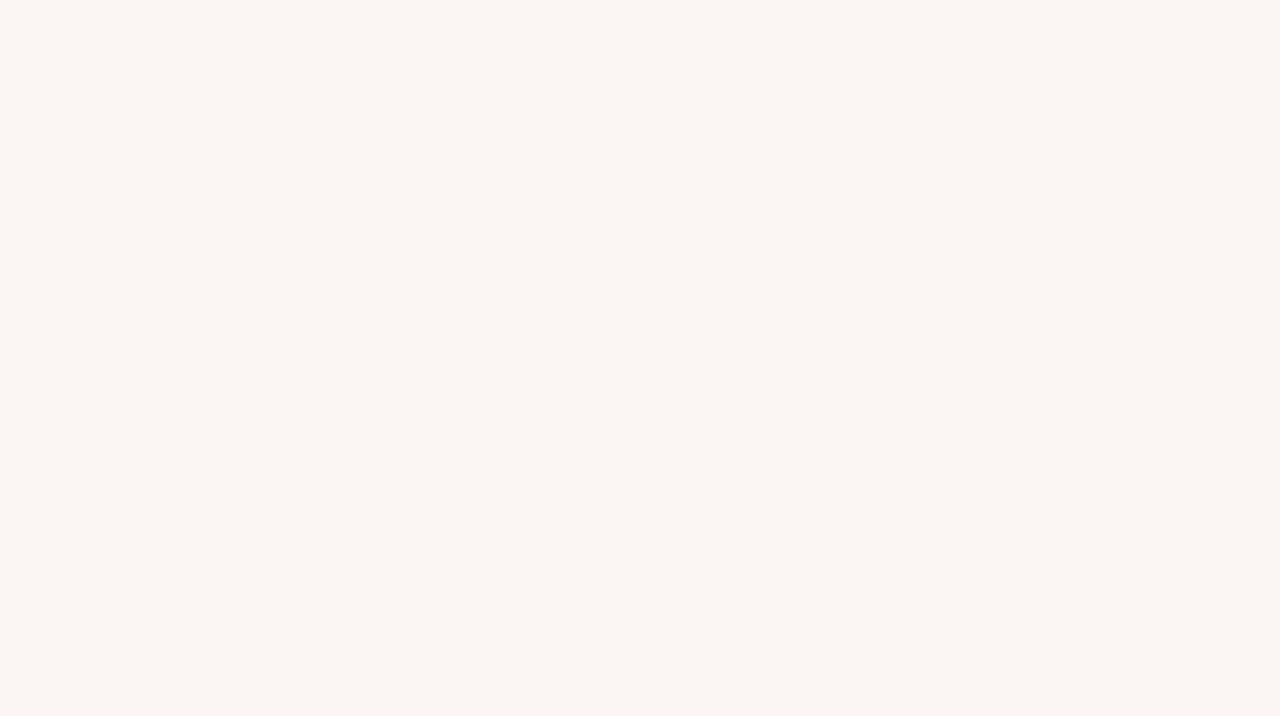
==== commit df381c6f: "Fix Stylish Henna card showing a photo from the Party set The middle 'What I Offer' card on the home" ====
--- a/index.html
+++ b/index.html
@@ -253,7 +253,7 @@
         </article>
         <article class="service-card inverted">
           <div class="service-card-media">
-            <img src="Real Images/Gallery/party/party-07.webp" alt="Party henna designs on two hands" loading="lazy">
+            <img src="Real Images/Gallery/stylish/stylish-11.webp" alt="Stylish henna designs on two hands" loading="lazy">
           </div>
           <div class="service-card-body">
             <h3>Stylish Henna</h3>
--- a/styles.css
+++ b/styles.css
@@ -2072,6 +2072,44 @@
 
 /* The headline cards sit directly under the page header, so the section's own
    top padding would double up on it. */
+/* Neena's account of the boutique. Reuses the homepage About typography
+   (.quote-block / .about-quote / .about-bio) in a single readable column
+   instead of the two-column portrait layout. */
+.boutique-story {
+  padding: var(--section-padding-mobile) var(--gutter);
+  background: var(--color-background);
+}
+
+.boutique-story-inner {
+  max-width: 680px;
+  margin: 0 auto;
+}
+
+.boutique-story .about-bio:last-child { margin-bottom: 0; }
+
+@media (min-width: 768px) {
+  .boutique-story { padding: var(--section-padding-desktop) var(--gutter); }
+}
+
+/* Wide screens: let the quote run the full measure and set the body in two
+   columns underneath. Uses the width available instead of a single tall
+   ribbon, while keeping each line ~65 characters — a single 1000px-wide
+   column at 15px would be nearer 120 and painful to read. */
+@media (min-width: 900px) {
+  .boutique-story-inner { max-width: 1000px; }
+
+  .boutique-story-body {
+    columns: 2;
+    column-gap: 56px;
+  }
+
+  /* Keep a paragraph whole rather than splitting it across the fold */
+  .boutique-story-body .about-bio {
+    break-inside: avoid;
+    margin-bottom: 18px;
+  }
+}
+
 .boutique-intro { padding-top: 0; }
 
 /* Card covers stand in for photos too, so the inverted card needs light text. */
@@ -2092,7 +2130,7 @@
   display: flex;
   flex-wrap: wrap;
   justify-content: center;
-  gap: 8px;
+  gap: 6px;
   margin: 0 0 24px;
 }
 
@@ -2101,7 +2139,9 @@
   font-size: 13px;
   font-weight: 600;
   letter-spacing: 0.04em;
-  padding: 9px 18px;
+  /* Tight enough that all four fit one row on a 375px screen; roomier above */
+  padding: 9px 12px;
+  white-space: nowrap;
   border-radius: var(--radius-full);
   border: 1px solid var(--color-outline-variant);
   background: transparent;
@@ -2200,6 +2240,8 @@
 @media (min-width: 768px) {
   .boutique { padding: var(--section-padding-desktop) 0; }
   .boutique-grid { grid-template-columns: repeat(3, 1fr); gap: 20px; }
+  .boutique-tabs { gap: 8px; }
+  .boutique-tab { padding: 9px 18px; }
   .boutique-tile { border-radius: var(--radius-2xl); }
   .boutique-tile-body { padding: 14px 18px 20px; }
   .boutique-tile-body h3 { font-size: 19px; }
@@ -2223,3 +2265,71 @@
 
 .service-card:hover .service-card-media img.is-artwork,
 .boutique-tile:hover .boutique-tile-media img.is-artwork { transform: none; }
+
+/* ==========================================================================
+   Boutique rails — the gallery carousel on a light background
+   ========================================================================== */
+
+/* .portfolio is built for the dark maroon gallery page: white headings, white
+   arrow outlines, white pagination, white image borders. .is-light re-colours
+   just those pieces so the same component works on the boutique's cream. */
+.portfolio.is-light {
+  background: var(--color-background);
+  color: var(--color-on-surface);
+  padding: var(--section-padding-mobile) 0;
+}
+
+.portfolio.is-light::before { display: none; }
+
+.portfolio.is-light .portfolio-header .eyebrow { color: var(--color-primary); }
+.portfolio.is-light .portfolio-header .section-title { color: var(--color-primary); }
+
+.portfolio.is-light .portfolio-nav button {
+  border-color: rgba(92,39,34,0.28);
+  color: var(--color-primary);
+  background: transparent;
+}
+
+.portfolio.is-light .portfolio-nav button:hover {
+  background: rgba(92,39,34,0.06);
+  border-color: var(--color-primary);
+}
+
+.portfolio.is-light .portfolio-nav button.next {
+  background: var(--color-primary);
+  border-color: var(--color-primary);
+  color: var(--color-on-primary);
+}
+
+.portfolio.is-light .portfolio-nav button.next:hover {
+  background: var(--color-burnt-sienna);
+  border-color: var(--color-burnt-sienna);
+}
+
+.portfolio.is-light .swiper-slide img {
+  border-color: rgba(92,39,34,0.10);
+  box-shadow: var(--shadow-soft);
+}
+
+.portfolio.is-light .swiper-slide img:not(.is-loaded) {
+  background: rgba(92,39,34,0.06);
+}
+
+.portfolio.is-light .swiper-pagination-bullet {
+  background: rgba(92,39,34,0.25);
+}
+
+.portfolio.is-light .swiper-pagination-bullet-active {
+  background: var(--color-primary);
+  box-shadow: 0 0 0 3px rgba(92,39,34,0.12);
+}
+
+/* Rail headings sit below the section's own h2, so they read a touch smaller */
+.boutique-rail .portfolio-header .section-title { font-size: 26px; }
+.boutique-rail .services-header { margin-bottom: 20px; }
+.boutique-rail .boutique-note { margin-top: 18px; }
+
+@media (min-width: 768px) {
+  .portfolio.is-light { padding: var(--section-padding-desktop) 0; }
+  .boutique-rail .portfolio-header .section-title { font-size: 30px; }
+}
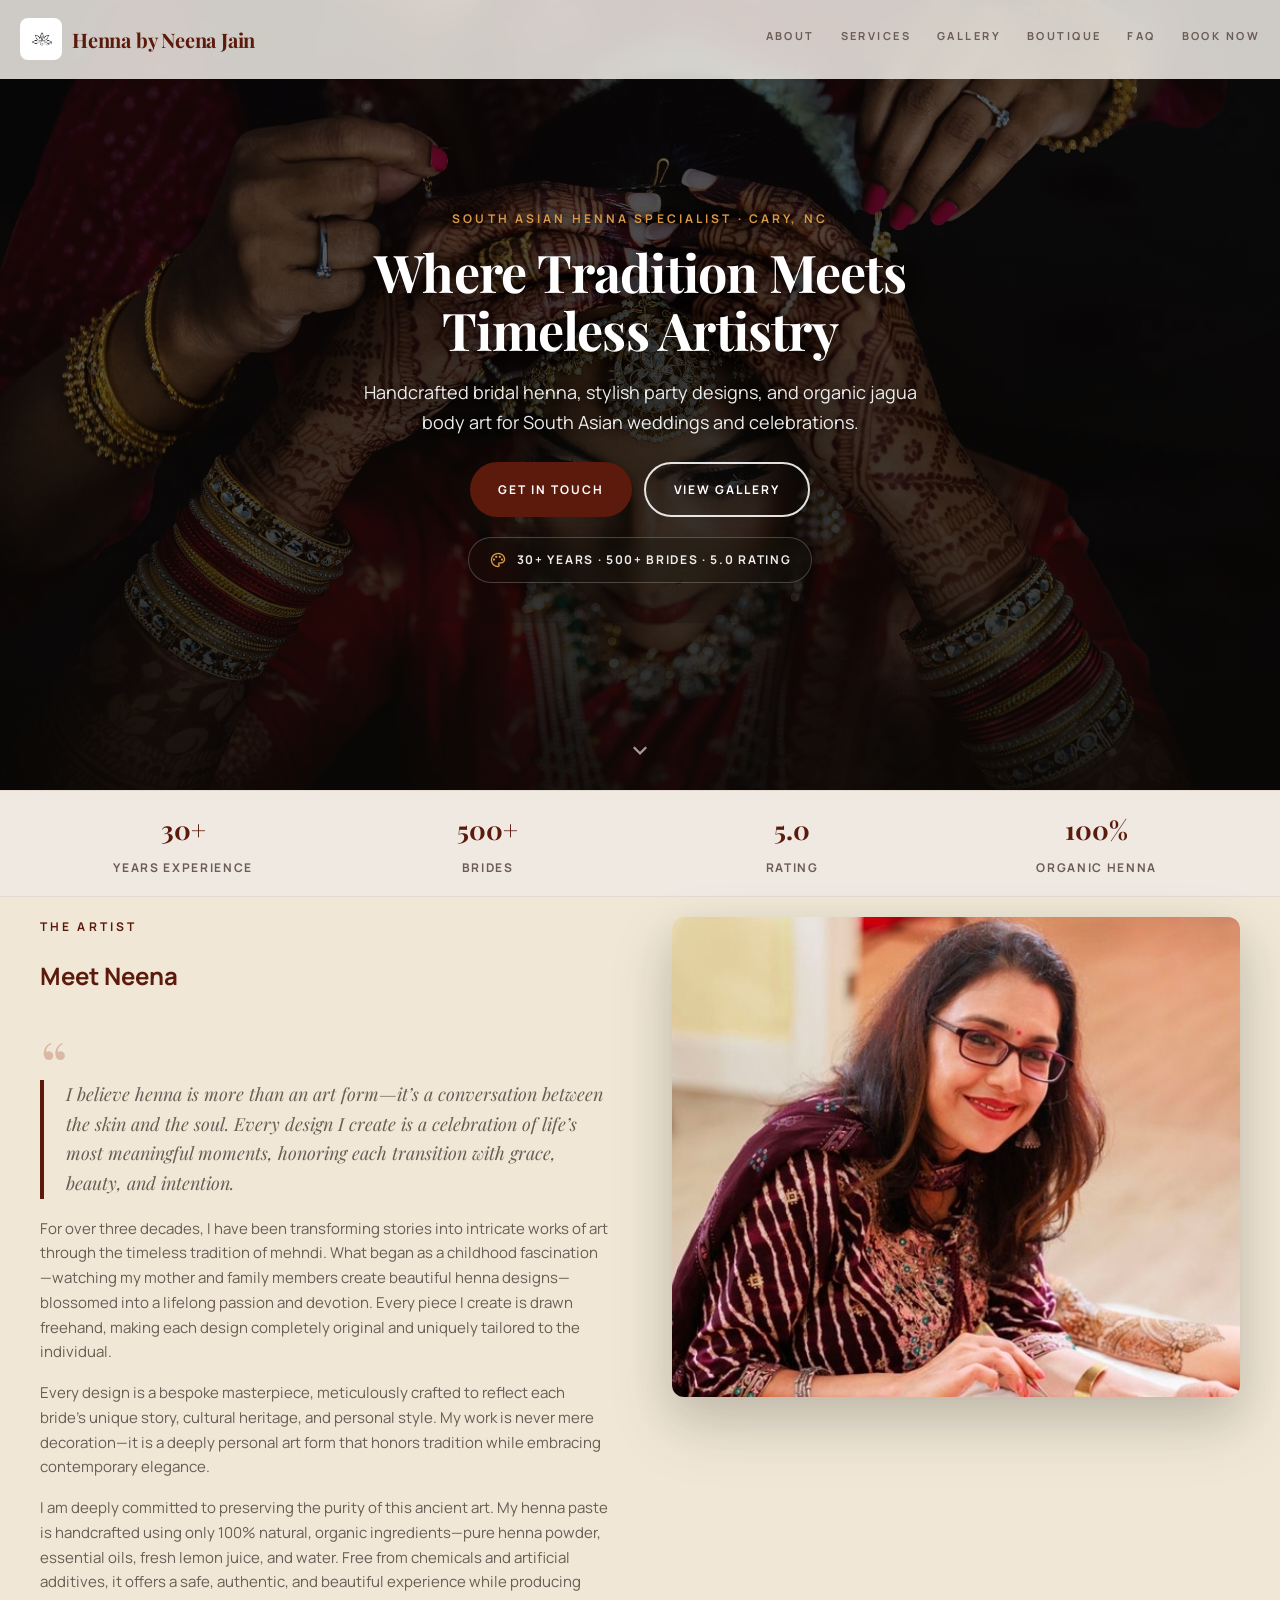
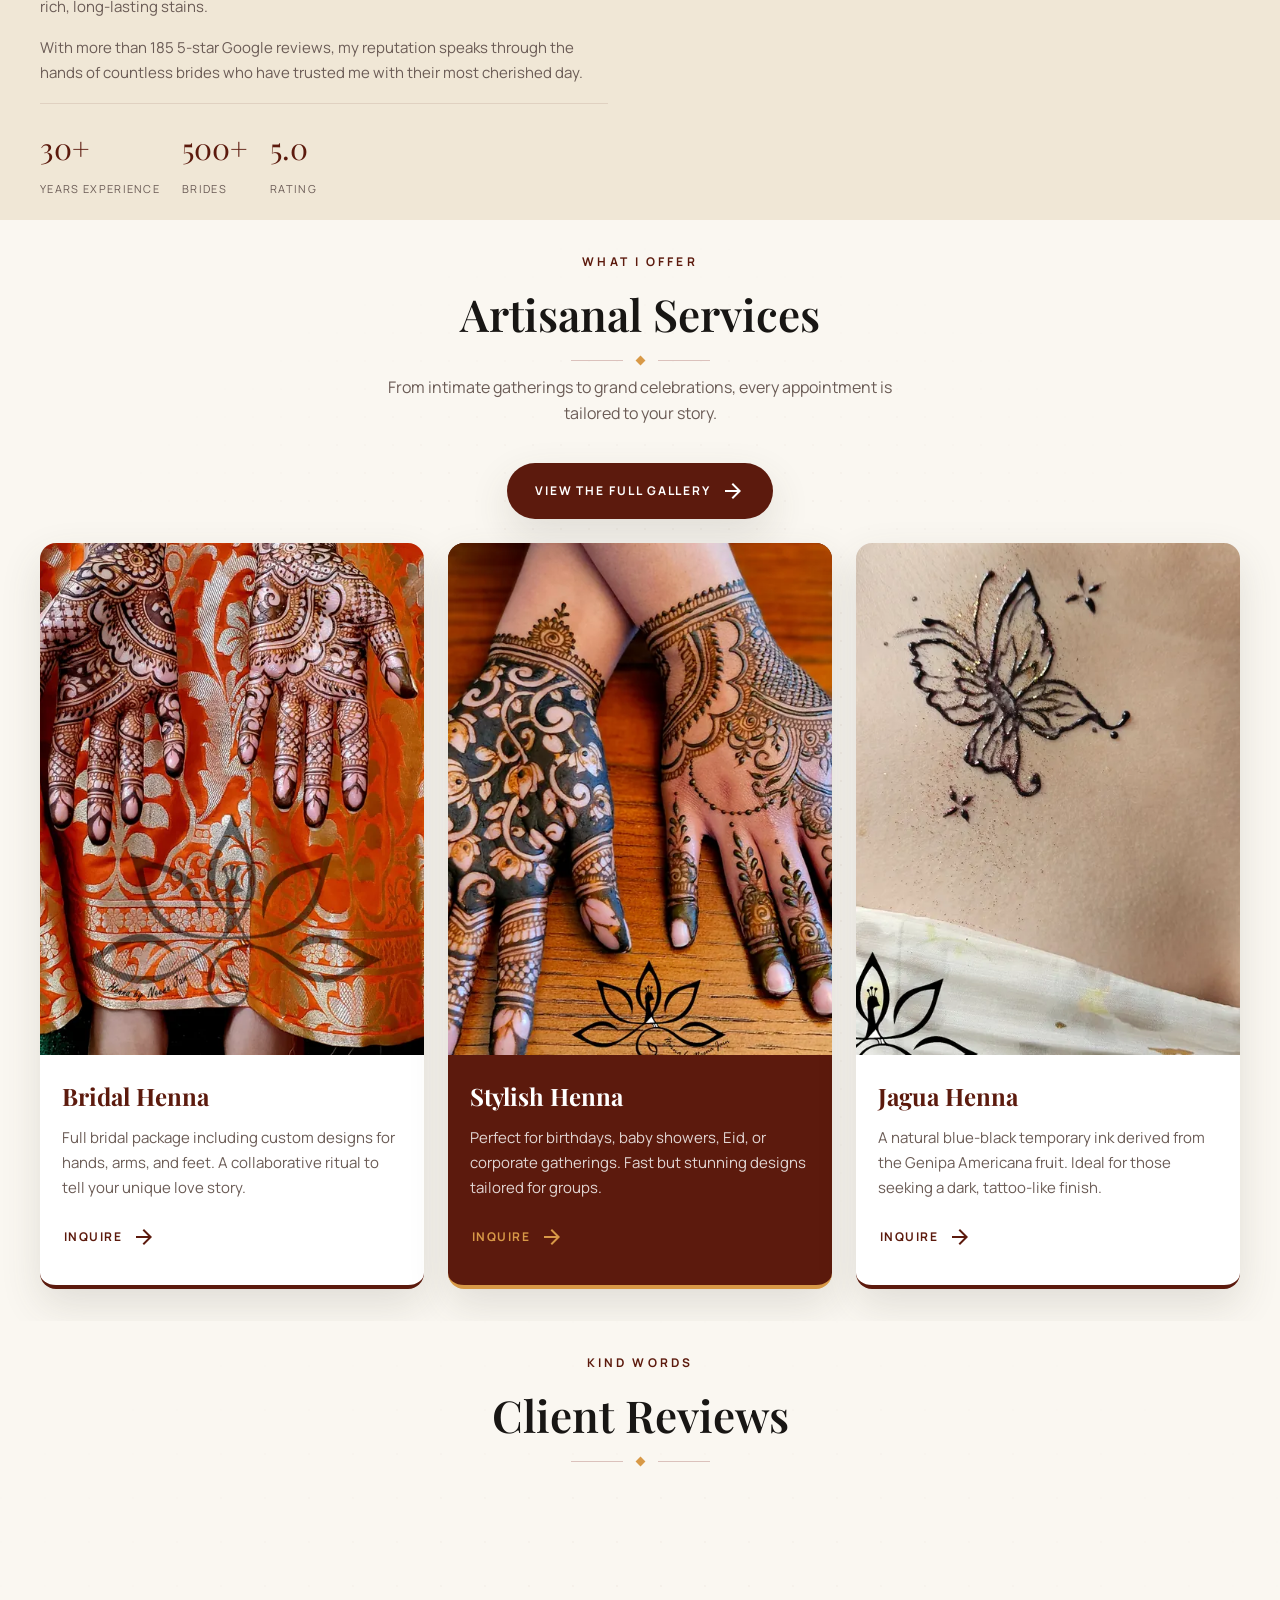
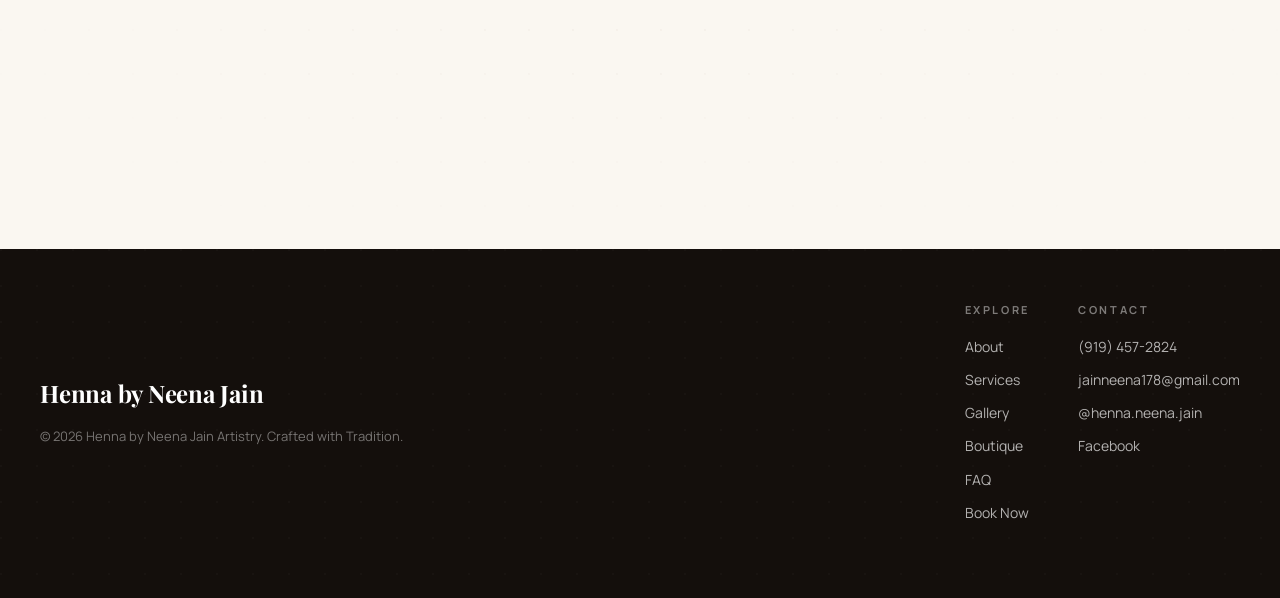
==== commit 08a69479: "Build homepage card images from named sources, not numbered slides Root-cause fix for a bug that had" ====
--- a/index.html
+++ b/index.html
@@ -240,7 +240,7 @@
       <div class="service-cards">
         <article class="service-card">
           <div class="service-card-media">
-            <img src="Real Images/Gallery/bridal/bridal-02.webp" alt="Full-coverage bridal mehndi on both hands" loading="lazy">
+            <img src="Real Images/Gallery/cards/card-bridal.webp" alt="Full-coverage bridal mehndi on both hands" loading="lazy">
           </div>
           <div class="service-card-body">
             <h3>Bridal Henna</h3>
@@ -253,7 +253,7 @@
         </article>
         <article class="service-card inverted">
           <div class="service-card-media">
-            <img src="Real Images/Gallery/stylish/stylish-11.webp" alt="Stylish henna designs on two hands" loading="lazy">
+            <img src="Real Images/Gallery/cards/card-stylish.webp" alt="Stylish henna designs on two hands" loading="lazy">
           </div>
           <div class="service-card-body">
             <h3>Stylish Henna</h3>
@@ -266,7 +266,7 @@
         </article>
         <article class="service-card">
           <div class="service-card-media">
-            <img src="Real Images/Gallery/jagua/jagua-09.webp" alt="Blue-black jagua design on a hand and wrist" loading="lazy">
+            <img src="Real Images/Gallery/cards/card-jagua.webp" alt="Blue-black jagua design on a hand and wrist" loading="lazy">
           </div>
           <div class="service-card-body">
             <h3>Jagua Henna</h3>
